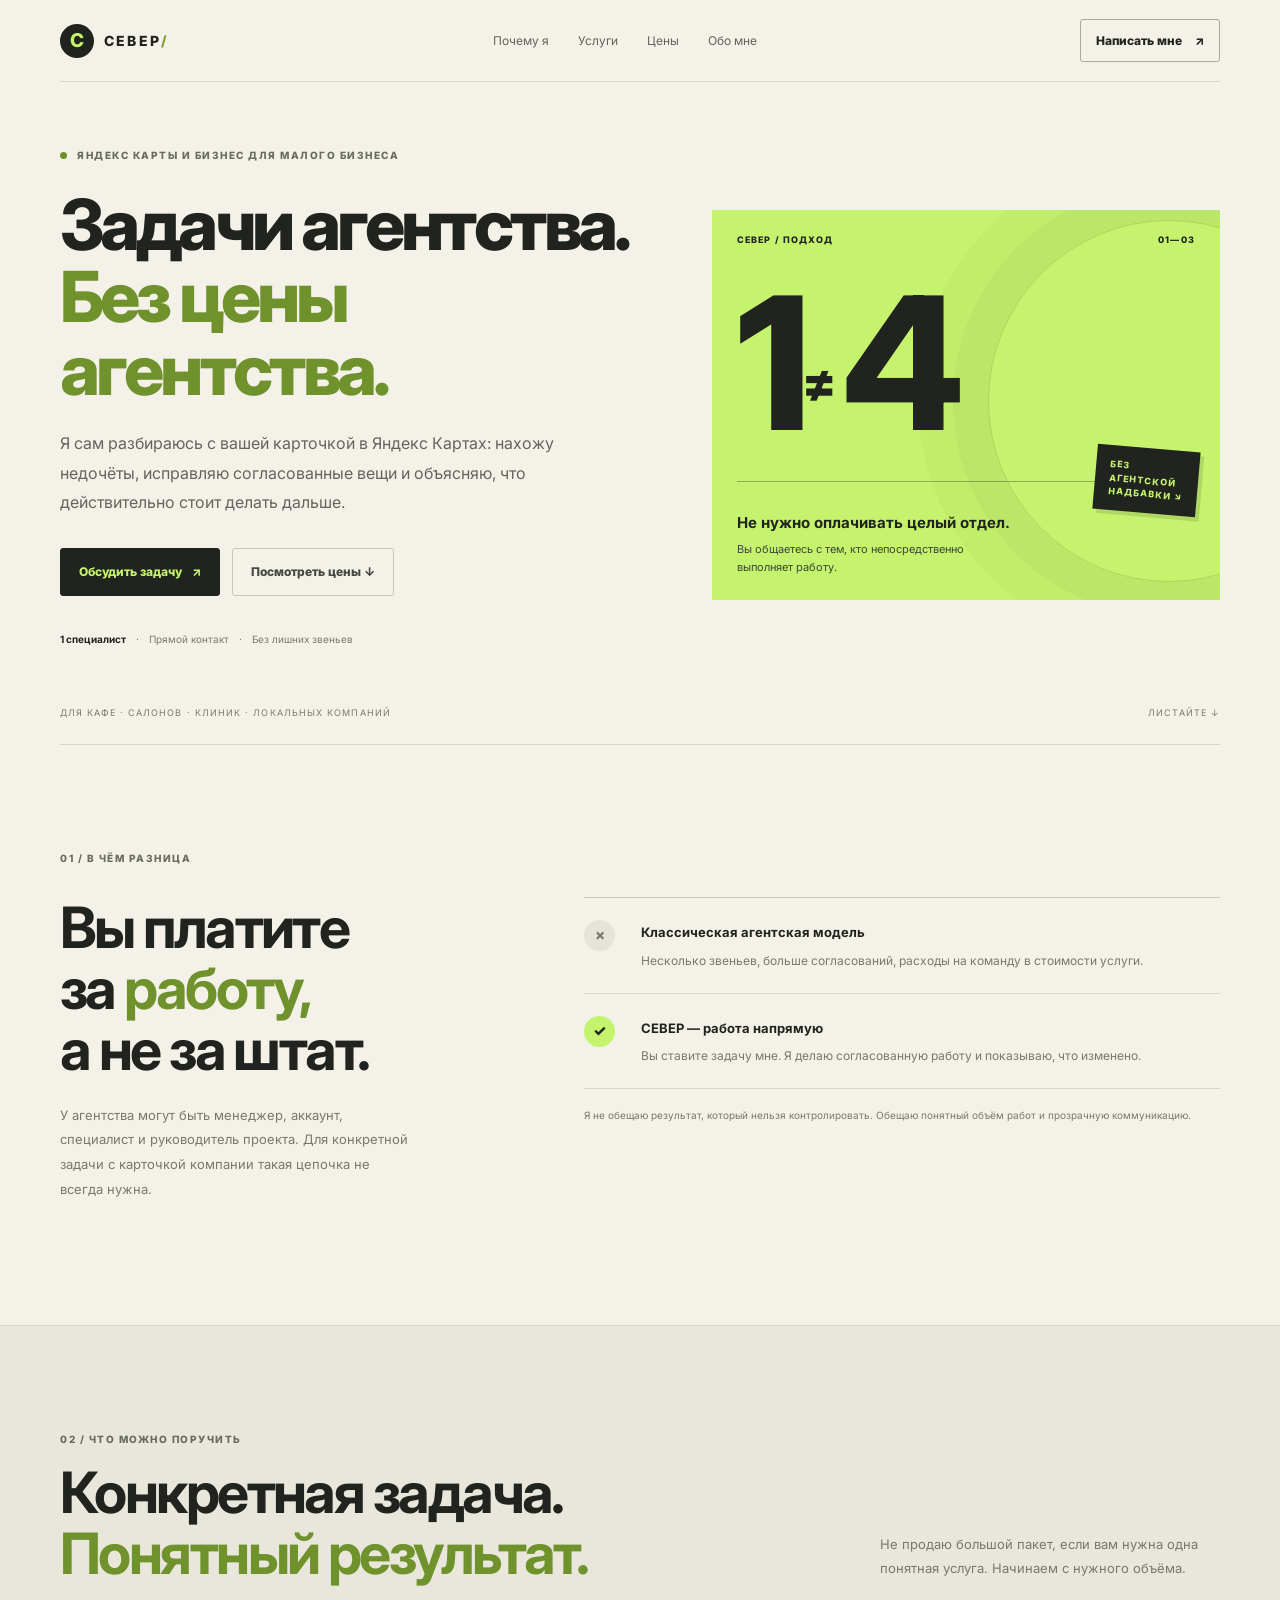
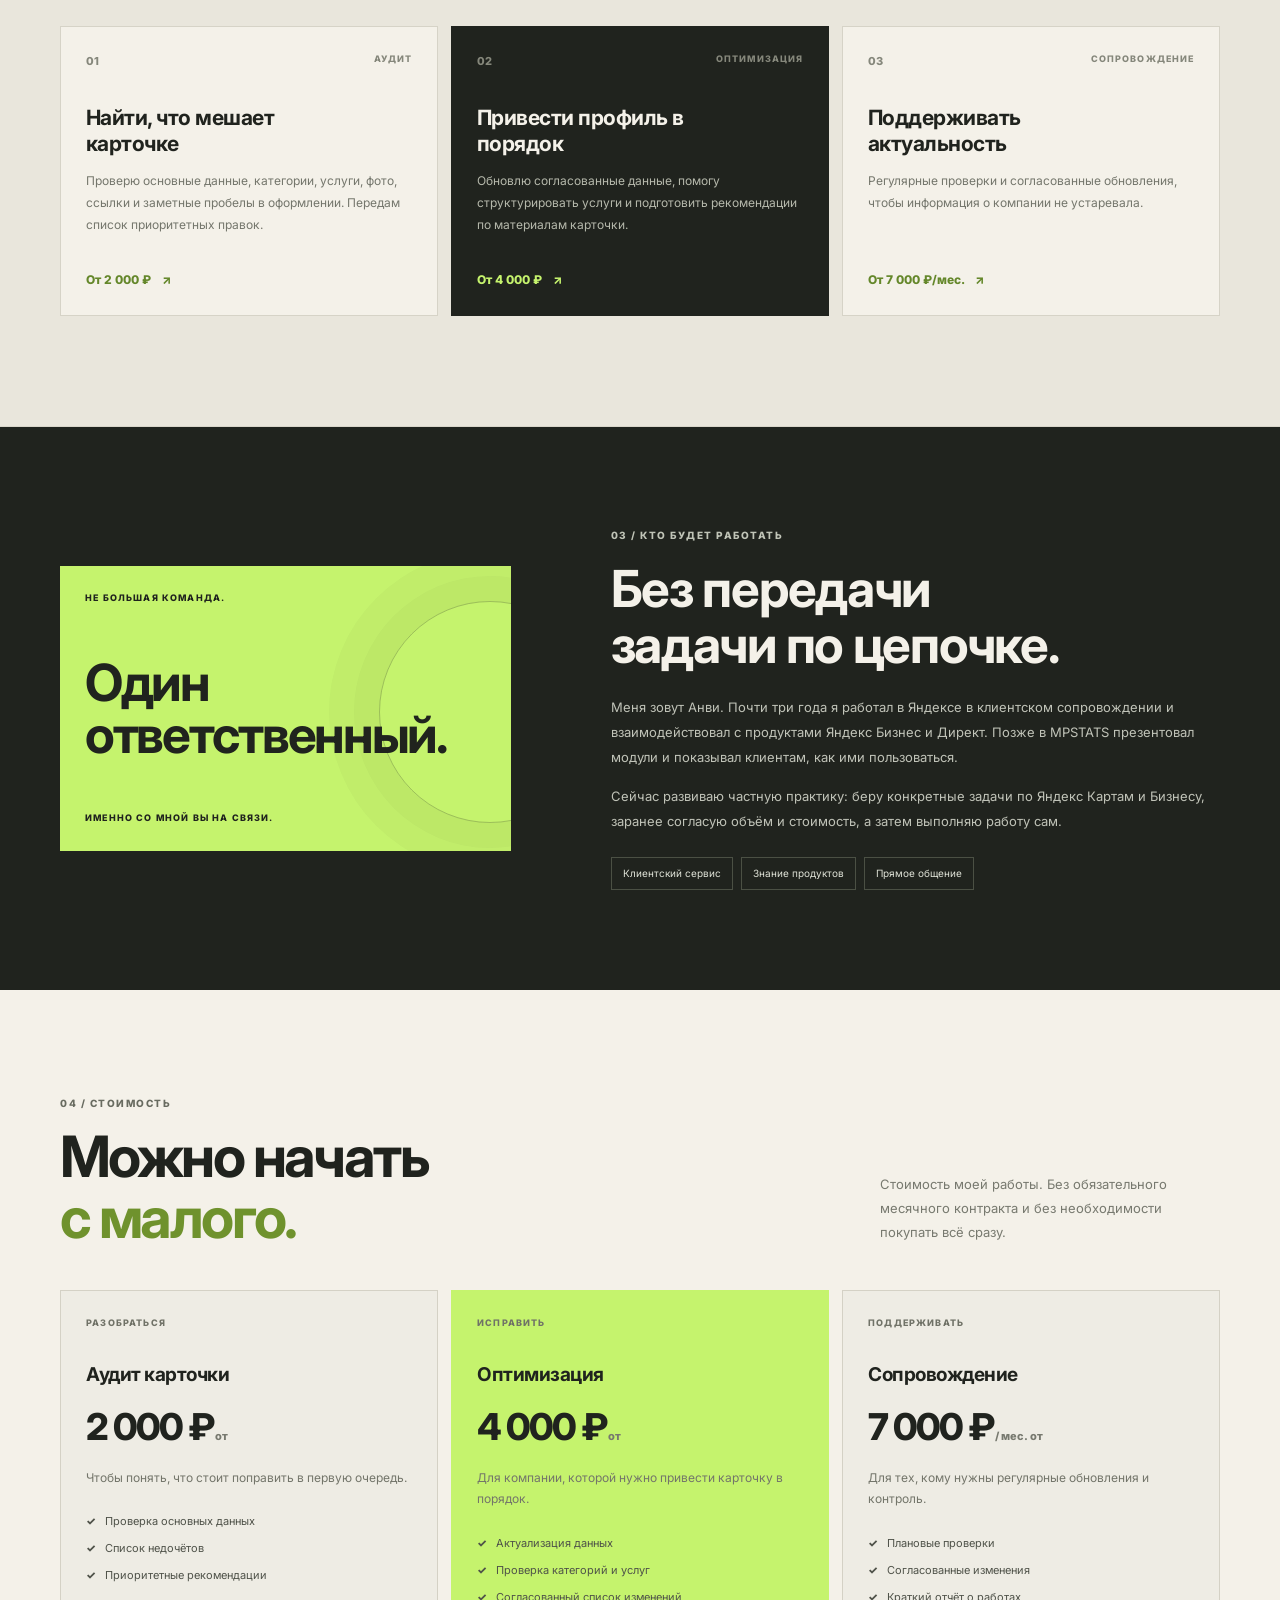
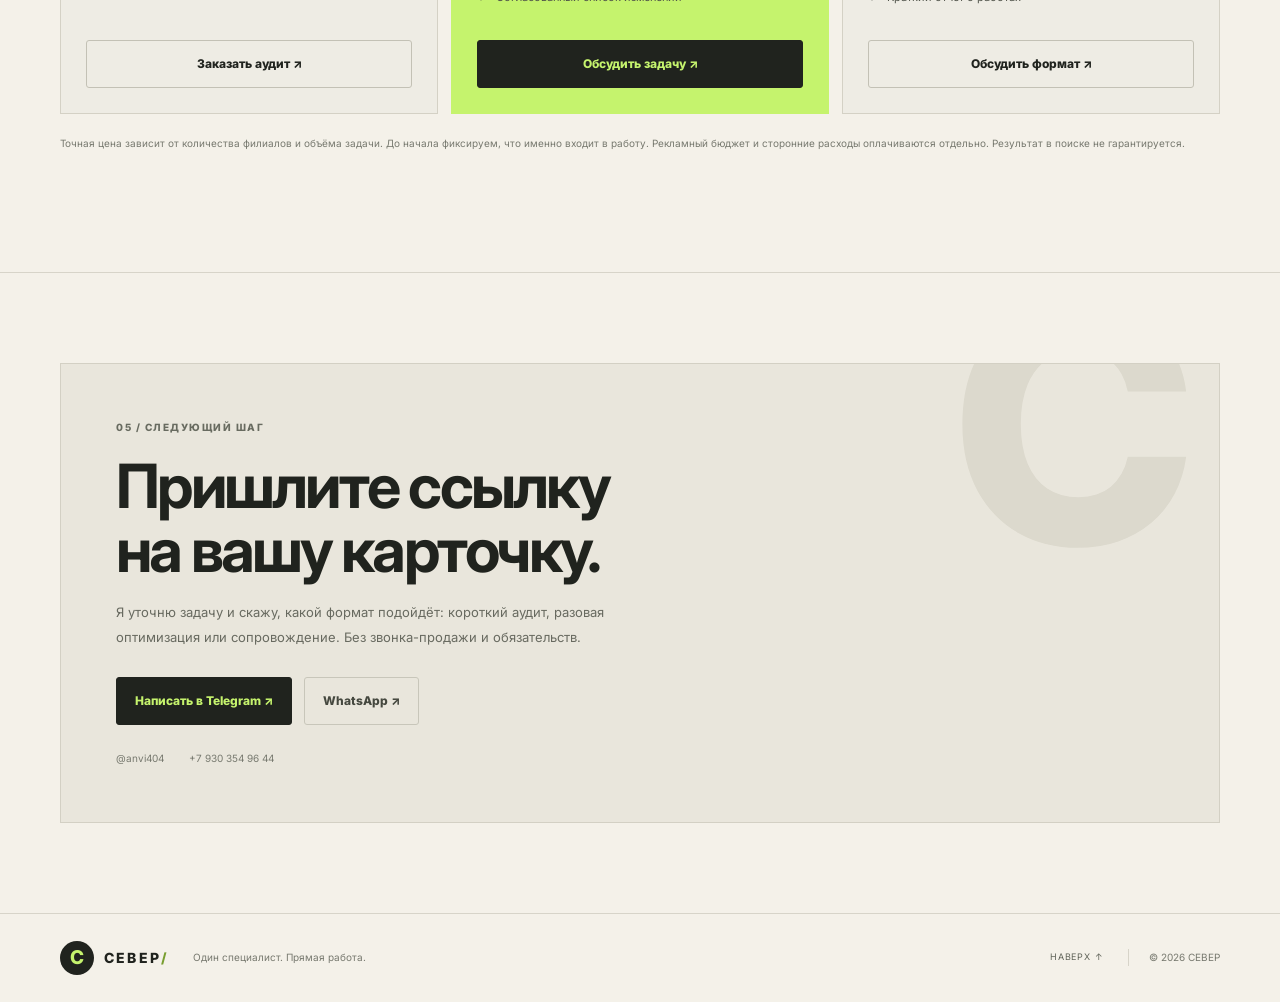
==== index.html @ 0c16cde9 "Switch website typeface to Inter" ====
<!doctype html>
<html lang="ru">
<head>
  <meta charset="utf-8">
  <meta name="viewport" content="width=device-width, initial-scale=1">
  <meta name="theme-color" content="#f4f1e9">
  <meta name="description" content="Яндекс Карты и Бизнес без переплаты за агентство. Один специалист, прямое общение и понятная стоимость.">
  <title>СЕВЕР — Яндекс Карты без агентской наценки</title>
  <link rel="icon" href="assets/favicon.svg" type="image/svg+xml">
  <link rel="preconnect" href="https://fonts.googleapis.com">
  <link rel="preconnect" href="https://fonts.gstatic.com" crossorigin>
  <link href="https://fonts.googleapis.com/css2?family=Inter:wght@400;500;600;700;800&display=swap" rel="stylesheet">
  <link rel="stylesheet" href="styles.css">
</head>
<body>
<header class="site-header">
  <a class="brand" href="#top"><span class="brand-mark">С</span><span>СЕВЕР<span class="brand-dot">/</span></span></a>
  <nav class="desktop-nav" aria-label="Главное меню"><a href="#difference">Почему я</a><a href="#services">Услуги</a><a href="#prices">Цены</a><a href="#about">Обо мне</a></nav>
  <a class="header-cta" href="https://t.me/anvi404" target="_blank" rel="noopener noreferrer">Написать мне <span>↗</span></a>
  <button class="menu-toggle" aria-label="Открыть меню" aria-expanded="false"><span></span><span></span></button>
</header>
<main id="top">
  <section class="hero section-wrap">
    <div class="hero-copy">
      <div class="eyebrow"><span class="status-dot"></span> ЯНДЕКС КАРТЫ И БИЗНЕС ДЛЯ МАЛОГО БИЗНЕСА</div>
      <h1>Задачи агентства.<br><em>Без цены агентства.</em></h1>
      <p class="hero-lead">Я сам разбираюсь с вашей карточкой в Яндекс Картах: нахожу недочёты, исправляю согласованные вещи и объясняю, что действительно стоит делать дальше.</p>
      <div class="hero-actions">
        <a class="button button-primary" href="https://t.me/anvi404" target="_blank" rel="noopener noreferrer">Обсудить задачу <span>↗</span></a>
        <a class="button button-quiet" href="#prices">Посмотреть цены ↓</a>
      </div>
      <div class="hero-note"><b>1 специалист</b><span>·</span><span>Прямой контакт</span><span>·</span><span>Без лишних звеньев</span></div>
    </div>
    <div class="hero-visual">
      <div class="visual-top"><span>СЕВЕР / ПОДХОД</span><span>01—03</span></div>
      <div class="visual-big">1<span>≠</span>4</div>
      <div class="visual-rule"></div>
      <div class="visual-bottom"><strong>Не нужно оплачивать целый отдел.</strong><p>Вы общаетесь с тем, кто непосредственно выполняет работу.</p></div>
      <div class="visual-sticker">БЕЗ<br>АГЕНТСКОЙ<br>НАДБАВКИ ↘</div>
    </div>
    <div class="hero-bottom"><span>ДЛЯ КАФЕ · САЛОНОВ · КЛИНИК · ЛОКАЛЬНЫХ КОМПАНИЙ</span><span>ЛИСТАЙТЕ ↓</span></div>
  </section>

  <section class="difference section-wrap section-pad" id="difference">
    <div class="section-kicker">01 / В ЧЁМ РАЗНИЦА</div>
    <div class="difference-grid">
      <div><h2>Вы платите<br>за <em>работу,</em><br>а не за штат.</h2><p class="section-intro">У агентства могут быть менеджер, аккаунт, специалист и руководитель проекта. Для конкретной задачи с карточкой компании такая цепочка не всегда нужна.</p></div>
      <div class="comparison">
        <div class="compare-row muted-row"><span class="compare-symbol">×</span><div><b>Классическая агентская модель</b><p>Несколько звеньев, больше согласований, расходы на команду в стоимости услуги.</p></div></div>
        <div class="compare-row active-row"><span class="compare-symbol">✓</span><div><b>СЕВЕР — работа напрямую</b><p>Вы ставите задачу мне. Я делаю согласованную работу и показываю, что изменено.</p></div></div>
        <div class="comparison-note">Я не обещаю результат, который нельзя контролировать. Обещаю понятный объём работ и прозрачную коммуникацию.</div>
      </div>
    </div>
  </section>

  <section class="services-section" id="services">
    <div class="section-wrap section-pad">
      <div class="section-heading"><div><div class="section-kicker">02 / ЧТО МОЖНО ПОРУЧИТЬ</div><h2>Конкретная задача.<br><em>Понятный результат.</em></h2></div><p>Не продаю большой пакет, если вам нужна одна понятная услуга. Начинаем с нужного объёма.</p></div>
      <div class="services-grid">
        <article class="service-card"><div class="service-index">01 <span>АУДИТ</span></div><h3>Найти, что мешает карточке</h3><p>Проверю основные данные, категории, услуги, фото, ссылки и заметные пробелы в оформлении. Передам список приоритетных правок.</p><a href="#prices">От 2 000 ₽ <span>↗</span></a></article>
        <article class="service-card service-card-dark"><div class="service-index">02 <span>ОПТИМИЗАЦИЯ</span></div><h3>Привести профиль в порядок</h3><p>Обновлю согласованные данные, помогу структурировать услуги и подготовить рекомендации по материалам карточки.</p><a href="#prices">От 4 000 ₽ <span>↗</span></a></article>
        <article class="service-card"><div class="service-index">03 <span>СОПРОВОЖДЕНИЕ</span></div><h3>Поддерживать актуальность</h3><p>Регулярные проверки и согласованные обновления, чтобы информация о компании не устаревала.</p><a href="#prices">От 7 000 ₽/мес. <span>↗</span></a></article>
      </div>
    </div>
  </section>

  <section class="about-section" id="about">
    <div class="section-wrap about-layout">
      <div class="about-label"><span>НЕ БОЛЬШАЯ КОМАНДА.</span><strong>Один<br>ответственный.</strong><span>ИМЕННО СО МНОЙ ВЫ НА СВЯЗИ.</span></div>
      <div class="about-copy"><div class="section-kicker">03 / КТО БУДЕТ РАБОТАТЬ</div><h2>Без передачи<br>задачи по цепочке.</h2><p>Меня зовут Анви. Почти три года я работал в Яндексе в клиентском сопровождении и взаимодействовал с продуктами Яндекс Бизнес и Директ. Позже в MPSTATS презентовал модули и показывал клиентам, как ими пользоваться.</p><p>Сейчас развиваю частную практику: беру конкретные задачи по Яндекс Картам и Бизнесу, заранее согласую объём и стоимость, а затем выполняю работу сам.</p><div class="proof-pills"><span>Клиентский сервис</span><span>Знание продуктов</span><span>Прямое общение</span></div></div>
    </div>
  </section>

  <section class="pricing-section" id="prices">
    <div class="section-wrap section-pad">
      <div class="section-heading"><div><div class="section-kicker">04 / СТОИМОСТЬ</div><h2>Можно начать<br><em>с малого.</em></h2></div><p>Стоимость моей работы. Без обязательного месячного контракта и без необходимости покупать всё сразу.</p></div>
      <div class="pricing-grid">
        <article class="price-card"><div class="price-label">РАЗОБРАТЬСЯ</div><h3>Аудит карточки</h3><div class="price">2 000 ₽<small> от</small></div><p>Чтобы понять, что стоит поправить в первую очередь.</p><ul><li>Проверка основных данных</li><li>Список недочётов</li><li>Приоритетные рекомендации</li></ul><a class="button button-outline" href="https://t.me/anvi404" target="_blank" rel="noopener noreferrer">Заказать аудит ↗</a></article>
        <article class="price-card price-card-featured"><div class="price-label">ИСПРАВИТЬ</div><h3>Оптимизация</h3><div class="price">4 000 ₽<small> от</small></div><p>Для компании, которой нужно привести карточку в порядок.</p><ul><li>Актуализация данных</li><li>Проверка категорий и услуг</li><li>Согласованный список изменений</li></ul><a class="button button-primary" href="https://t.me/anvi404" target="_blank" rel="noopener noreferrer">Обсудить задачу ↗</a></article>
        <article class="price-card"><div class="price-label">ПОДДЕРЖИВАТЬ</div><h3>Сопровождение</h3><div class="price">7 000 ₽<small> / мес. от</small></div><p>Для тех, кому нужны регулярные обновления и контроль.</p><ul><li>Плановые проверки</li><li>Согласованные изменения</li><li>Краткий отчёт о работах</li></ul><a class="button button-outline" href="https://t.me/anvi404" target="_blank" rel="noopener noreferrer">Обсудить формат ↗</a></article>
      </div>
      <p class="pricing-footnote">Точная цена зависит от количества филиалов и объёма задачи. До начала фиксируем, что именно входит в работу. Рекламный бюджет и сторонние расходы оплачиваются отдельно. Результат в поиске не гарантируется.</p>
    </div>
  </section>

  <section class="contact-section section-wrap" id="contact">
    <div class="contact-panel"><div class="section-kicker">05 / СЛЕДУЮЩИЙ ШАГ</div><h2>Пришлите ссылку<br>на вашу карточку.</h2><p>Я уточню задачу и скажу, какой формат подойдёт: короткий аудит, разовая оптимизация или сопровождение. Без звонка-продажи и обязательств.</p><div class="contact-actions"><a class="button button-primary" href="https://t.me/anvi404" target="_blank" rel="noopener noreferrer">Написать в Telegram ↗</a><a class="button button-quiet" href="https://wa.me/79303549644" target="_blank" rel="noopener noreferrer">WhatsApp ↗</a></div><div class="contact-foot"><span>@anvi404</span><span>+7 930 354 96 44</span></div></div>
  </section>
</main>
<footer class="site-footer"><div class="section-wrap footer-inner"><a class="brand" href="#top"><span class="brand-mark">С</span><span>СЕВЕР<span class="brand-dot">/</span></span></a><span class="footer-note">Один специалист. Прямая работа.</span><a href="#top" class="back-top">НАВЕРХ ↑</a><span class="copyright">© <span id="year"></span> СЕВЕР</span></div></footer>
<script src="script.js"></script>
</body>
</html>
---- styles.css ----
*{box-sizing:border-box}
:root{--paper:#f4f1e9;--ink:#20231e;--muted:#77796f;--line:#d7d4c9;--acid:#c5f36d;--dark:#20231e;--dark-muted:#b9bcb1;--max:1160px}
html{scroll-behavior:smooth;scroll-padding-top:90px}
body{margin:0;background:var(--paper);color:var(--ink);font-family:Inter,Arial,sans-serif;font-size:15px;line-height:1.65}
a{color:inherit;text-decoration:none}button{font:inherit}.section-wrap{width:min(var(--max),calc(100% - 64px));margin-inline:auto}
.site-header{height:82px;display:flex;align-items:center;justify-content:space-between;width:min(var(--max),calc(100% - 64px));margin:auto;border-bottom:1px solid var(--line);position:relative;z-index:10}
.brand{display:inline-flex;align-items:center;gap:10px;font-size:14px;letter-spacing:.16em;font-weight:800}.brand-mark{width:34px;height:34px;display:grid;place-items:center;background:var(--ink);color:var(--acid);border-radius:50%;font-size:19px;letter-spacing:0;font-weight:800}.brand-dot{color:#789e2f}
.desktop-nav{display:flex;gap:29px;color:#62645c;font-size:12px}.desktop-nav a:hover,.back-top:hover{color:#5f7f27}.header-cta{font-size:12px;font-weight:800;border:1px solid #aaa99e;padding:11px 15px;border-radius:3px;transition:.2s}.header-cta span,.button span{margin-left:10px}.header-cta:hover{border-color:var(--ink);background:var(--ink);color:var(--acid)}.menu-toggle{display:none;background:none;border:0;color:var(--ink)}
.hero{min-height:630px;display:grid;grid-template-columns:1.1fr .9fr;align-items:center;position:relative;padding-top:65px;padding-bottom:82px;gap:30px}
.hero-copy{position:relative;z-index:2;padding-bottom:15px}.eyebrow,.section-kicker{font-size:10px;letter-spacing:.15em;color:#686b60;font-weight:800;display:flex;align-items:center;gap:10px}.status-dot{width:7px;height:7px;border-radius:50%;background:#6e922b}
.hero h1{font-size:clamp(45px,5.5vw,76px);line-height:1.03;letter-spacing:-.055em;margin:25px 0 23px;font-weight:800}.hero h1 em,.section-heading h2 em,.difference h2 em{font-style:normal;color:#6f922d}.hero-lead{max-width:510px;color:#64665e;font-size:16px;line-height:1.85}.hero-actions{display:flex;gap:12px;flex-wrap:wrap;margin-top:30px}.button{min-height:48px;padding:13px 18px;display:inline-flex;align-items:center;justify-content:center;border-radius:3px;font-weight:800;font-size:12px;transition:transform .2s,background .2s,border .2s}.button:hover{transform:translateY(-2px)}.button-primary{background:var(--ink);color:var(--acid);border:1px solid var(--ink)}.button-primary:hover{background:#3a4230}.button-quiet{border:1px solid #c8c6ba;color:#45483f}.button-quiet:hover,.button-outline:hover{border-color:var(--ink);background:var(--ink);color:var(--acid)}
.hero-note{display:flex;align-items:center;gap:10px;flex-wrap:wrap;color:#797b71;font-size:10px;margin-top:35px}.hero-note b{color:var(--ink)}.hero-visual{height:390px;background:var(--acid);position:relative;padding:23px 25px;display:flex;flex-direction:column;justify-content:space-between;overflow:hidden}.hero-visual:before{content:"";position:absolute;width:360px;height:360px;border:1px solid #20231e26;border-radius:50%;right:-130px;top:10px;box-shadow:0 0 0 35px #20231e08,0 0 0 70px #20231e06}.visual-top{position:relative;display:flex;justify-content:space-between;font-size:9px;font-weight:800;letter-spacing:.13em}.visual-big{position:relative;font-size:clamp(105px,15vw,185px);line-height:.95;letter-spacing:-.07em;font-weight:800;white-space:nowrap}.visual-big span{font-size:.28em;vertical-align:middle;margin:0 .08em;letter-spacing:0}.visual-rule{height:1px;background:#20231e55;position:relative}.visual-bottom{position:relative;max-width:300px}.visual-bottom strong{font-size:15px}.visual-bottom p{font-size:11px;line-height:1.6;margin:6px 0 0;max-width:250px;color:#3f4734}.visual-sticker{position:absolute;right:22px;bottom:87px;background:var(--ink);color:var(--acid);padding:12px 14px;font-size:9px;line-height:1.5;font-weight:800;letter-spacing:.12em;transform:rotate(5deg);box-shadow:4px 4px 0 #20231e22}
.hero-bottom{position:absolute;bottom:23px;left:0;right:0;display:flex;justify-content:space-between;color:#77796f;font-size:9px;letter-spacing:.12em}
.section-pad{padding-top:105px;padding-bottom:110px}.difference{border-top:1px solid var(--line)}.difference-grid{display:grid;grid-template-columns:.8fr 1.2fr;gap:100px;margin-top:30px}.difference h2,.section-heading h2{font-size:clamp(37px,4.6vw,57px);line-height:1.07;letter-spacing:-.045em;margin:0}.section-intro{max-width:350px;color:#77796f;font-size:13px;line-height:1.9;margin-top:23px}.comparison{border-top:1px solid #c9c7bb}.compare-row{display:grid;grid-template-columns:42px 1fr;gap:15px;padding:22px 0;border-bottom:1px solid #d8d5ca}.compare-symbol{width:31px;height:31px;border-radius:50%;display:grid;place-items:center;font-size:15px;font-weight:800;background:#e6e3da;color:#7b7c73}.active-row .compare-symbol{background:var(--acid);color:var(--ink)}.compare-row b{font-size:13px}.compare-row p{font-size:12px;color:#77796f;margin:5px 0 0;line-height:1.75}.comparison-note{font-size:10px;color:#77796f;line-height:1.8;padding-top:17px}
.services-section{background:#e9e6dc;border-block:1px solid #d9d6ca}.section-heading{display:flex;justify-content:space-between;align-items:end;gap:40px;margin-bottom:42px}.section-heading h2{margin-top:15px}.section-heading>p{max-width:340px;color:#77796f;font-size:13px;line-height:1.85;margin:0 0 4px}.services-grid{display:grid;grid-template-columns:repeat(3,1fr);gap:13px}.service-card{min-height:290px;background:var(--paper);border:1px solid #d6d3c7;padding:25px;display:flex;flex-direction:column;align-items:flex-start;transition:transform .2s,border-color .2s}.service-card:hover{transform:translateY(-4px);border-color:#8da84d}.service-card-dark{background:var(--ink);color:var(--paper);border-color:var(--ink)}.service-index{width:100%;display:flex;justify-content:space-between;color:#85877b;font-size:11px;font-weight:800}.service-index span{font-size:9px;letter-spacing:.12em}.service-card h3{font-size:21px;line-height:1.25;letter-spacing:-.025em;margin:35px 0 12px;max-width:260px}.service-card p{font-size:12px;color:#74766c;line-height:1.85;margin:0 0 25px}.service-card-dark p{color:#b6b9ac}.service-card>a{margin-top:auto;color:#64872a;font-size:12px;font-weight:800}.service-card-dark>a{color:var(--acid)}.service-card>a span{margin-left:8px}
.about-section{background:var(--ink);color:var(--paper)}.about-layout{padding-block:100px;display:grid;grid-template-columns:.85fr 1.15fr;gap:100px;align-items:center}.about-label{min-height:285px;background:var(--acid);color:var(--ink);padding:25px;display:flex;flex-direction:column;justify-content:space-between;position:relative;overflow:hidden}.about-label:after{content:"";position:absolute;width:220px;height:220px;border:1px solid #20231e40;border-radius:50%;right:-90px;top:35px;box-shadow:0 0 0 25px #20231e07,0 0 0 50px #20231e07}.about-label span{font-size:9px;font-weight:800;letter-spacing:.13em;position:relative;z-index:1}.about-label strong{font-size:clamp(36px,4vw,52px);line-height:1.02;letter-spacing:-.045em;position:relative;z-index:1}.about-copy .section-kicker{color:#c0c4b7}.about-copy h2{font-size:clamp(35px,4.1vw,51px);line-height:1.1;letter-spacing:-.025em;margin:17px 0 22px}.about-copy p{max-width:620px;color:#c0c3b8;font-size:13px;line-height:1.95}.proof-pills{display:flex;flex-wrap:wrap;gap:8px;margin-top:23px}.proof-pills span{border:1px solid #4b5044;padding:7px 11px;font-size:10px;color:#e0e3d8}
.pricing-section{background:var(--paper);border-bottom:1px solid var(--line)}.pricing-grid{display:grid;grid-template-columns:repeat(3,1fr);gap:13px}.price-card{padding:25px;border:1px solid #d4d1c5;background:#eeece4;display:flex;flex-direction:column;align-items:flex-start;min-height:410px}.price-card-featured{background:var(--acid);border-color:var(--acid)}.price-label{font-size:9px;letter-spacing:.13em;font-weight:800;color:#707267}.price-card h3{font-size:19px;margin:28px 0 5px;letter-spacing:-.025em}.price{font-size:37px;letter-spacing:-.045em;font-weight:800;margin-bottom:10px}.price small{font-size:11px;letter-spacing:0;color:#77796f}.price-card>p{font-size:12px;color:#73756a;line-height:1.8;margin:0 0 15px}.price-card ul{list-style:none;padding:0;margin:0 0 25px}.price-card li{font-size:11px;color:#4f5249;margin:9px 0;display:flex;gap:9px}.price-card li:before{content:"✓";font-weight:800}.price-card .button{margin-top:auto;width:100%}.price-card-featured .button-primary{background:var(--ink);color:var(--acid)}.button-outline{border:1px solid #c3c1b5;color:var(--ink)}.pricing-footnote{font-size:10px;line-height:1.8;color:#77796f;margin-top:20px}
.contact-section{padding-block:90px}.contact-panel{background:#e9e6dc;border:1px solid #d3d0c4;padding:55px;position:relative;overflow:hidden}.contact-panel:after{content:"С";position:absolute;right:25px;top:-105px;font-size:330px;line-height:1;color:#dcd9cd;font-weight:800;pointer-events:none}.contact-panel>*{position:relative;z-index:1}.contact-panel h2{font-size:clamp(38px,5vw,61px);line-height:1.05;letter-spacing:-.045em;margin:18px 0}.contact-panel>p{max-width:550px;color:#686a60;font-size:13px;line-height:1.9}.contact-actions{display:flex;flex-wrap:wrap;gap:12px;margin-top:28px}.contact-foot{display:flex;gap:25px;flex-wrap:wrap;margin-top:25px;color:#77796f;font-size:10px}
.site-footer{border-top:1px solid var(--line)}.footer-inner{min-height:88px;display:flex;align-items:center;gap:24px}.footer-note,.copyright{color:#77796f;font-size:10px}.back-top{margin-left:auto;font-size:9px;letter-spacing:.1em;color:#5e6157}.copyright{padding-left:20px;border-left:1px solid var(--line)}
@media(max-width:900px){.section-wrap,.site-header{width:min(100% - 40px,var(--max))}.desktop-nav{gap:15px}.hero{grid-template-columns:1fr .8fr}.hero-visual{height:350px;padding:20px}.visual-big{font-size:clamp(100px,14vw,145px)}.difference-grid,.about-layout{gap:45px}.services-grid,.pricing-grid{grid-template-columns:repeat(2,1fr)}.service-card:last-child,.price-card:last-child{grid-column:span 2}.section-heading{gap:25px}}
@media(max-width:680px){.section-wrap,.site-header{width:calc(100% - 36px)}.site-header{height:70px}.desktop-nav{display:none;position:absolute;top:69px;left:0;right:0;background:var(--paper);border:1px solid var(--line);padding:18px;flex-direction:column;gap:0}.desktop-nav.open{display:flex}.desktop-nav a{padding:12px 4px;border-bottom:1px solid var(--line)}.desktop-nav a:last-child{border-bottom:0}.header-cta{margin-left:auto;margin-right:10px;padding:9px 10px;font-size:10px}.menu-toggle{display:flex;width:30px;height:34px;flex-direction:column;justify-content:center;gap:6px;padding:4px}.menu-toggle span{height:2px;width:22px;background:var(--ink);display:block}.hero{display:flex;flex-direction:column;align-items:stretch;padding-top:50px;padding-bottom:75px;min-height:auto;gap:34px}.hero h1{font-size:clamp(43px,10.5vw,62px);margin-top:22px}.hero-lead{font-size:14px}.hero-note{margin-top:25px;gap:7px}.hero-visual{height:315px;padding:19px}.visual-big{font-size:clamp(105px,32vw,155px)}.visual-sticker{right:15px;bottom:73px}.hero-bottom{bottom:20px;font-size:7px;gap:20px}.hero-bottom span:first-child{max-width:75%}.section-pad{padding-top:73px;padding-bottom:78px}.difference-grid,.about-layout{grid-template-columns:1fr;gap:32px}.difference h2,.section-heading h2{font-size:clamp(38px,10vw,48px)}.section-intro{margin-top:17px}.section-heading{display:block;margin-bottom:28px}.section-heading>p{margin-top:17px;font-size:12px}.services-grid,.pricing-grid{grid-template-columns:1fr}.service-card,.service-card:last-child,.price-card,.price-card:last-child{grid-column:auto;min-height:275px;padding:22px}.service-card h3{margin-top:26px}.about-layout{padding-block:72px}.about-label{min-height:230px}.about-label strong{font-size:43px}.about-copy h2{font-size:39px}.about-copy p{font-size:12px}.contact-section{padding-block:65px}.contact-panel{padding:29px 22px}.contact-panel:after{right:-90px;top:-45px;font-size:220px}.contact-panel h2{font-size:clamp(38px,10vw,48px)}.contact-actions{flex-direction:column;align-items:stretch}.contact-foot{flex-direction:column;gap:7px}.footer-inner{padding-block:22px;display:grid;grid-template-columns:1fr 1fr;gap:17px}.footer-note{grid-column:span 2;grid-row:2}.back-top{margin-left:0;justify-self:end}.copyright{grid-column:span 2;padding:14px 0 0;border-left:0;border-top:1px solid var(--line)}}
@media(prefers-reduced-motion:reduce){html{scroll-behavior:auto}*,*:before,*:after{transition:none!important}}
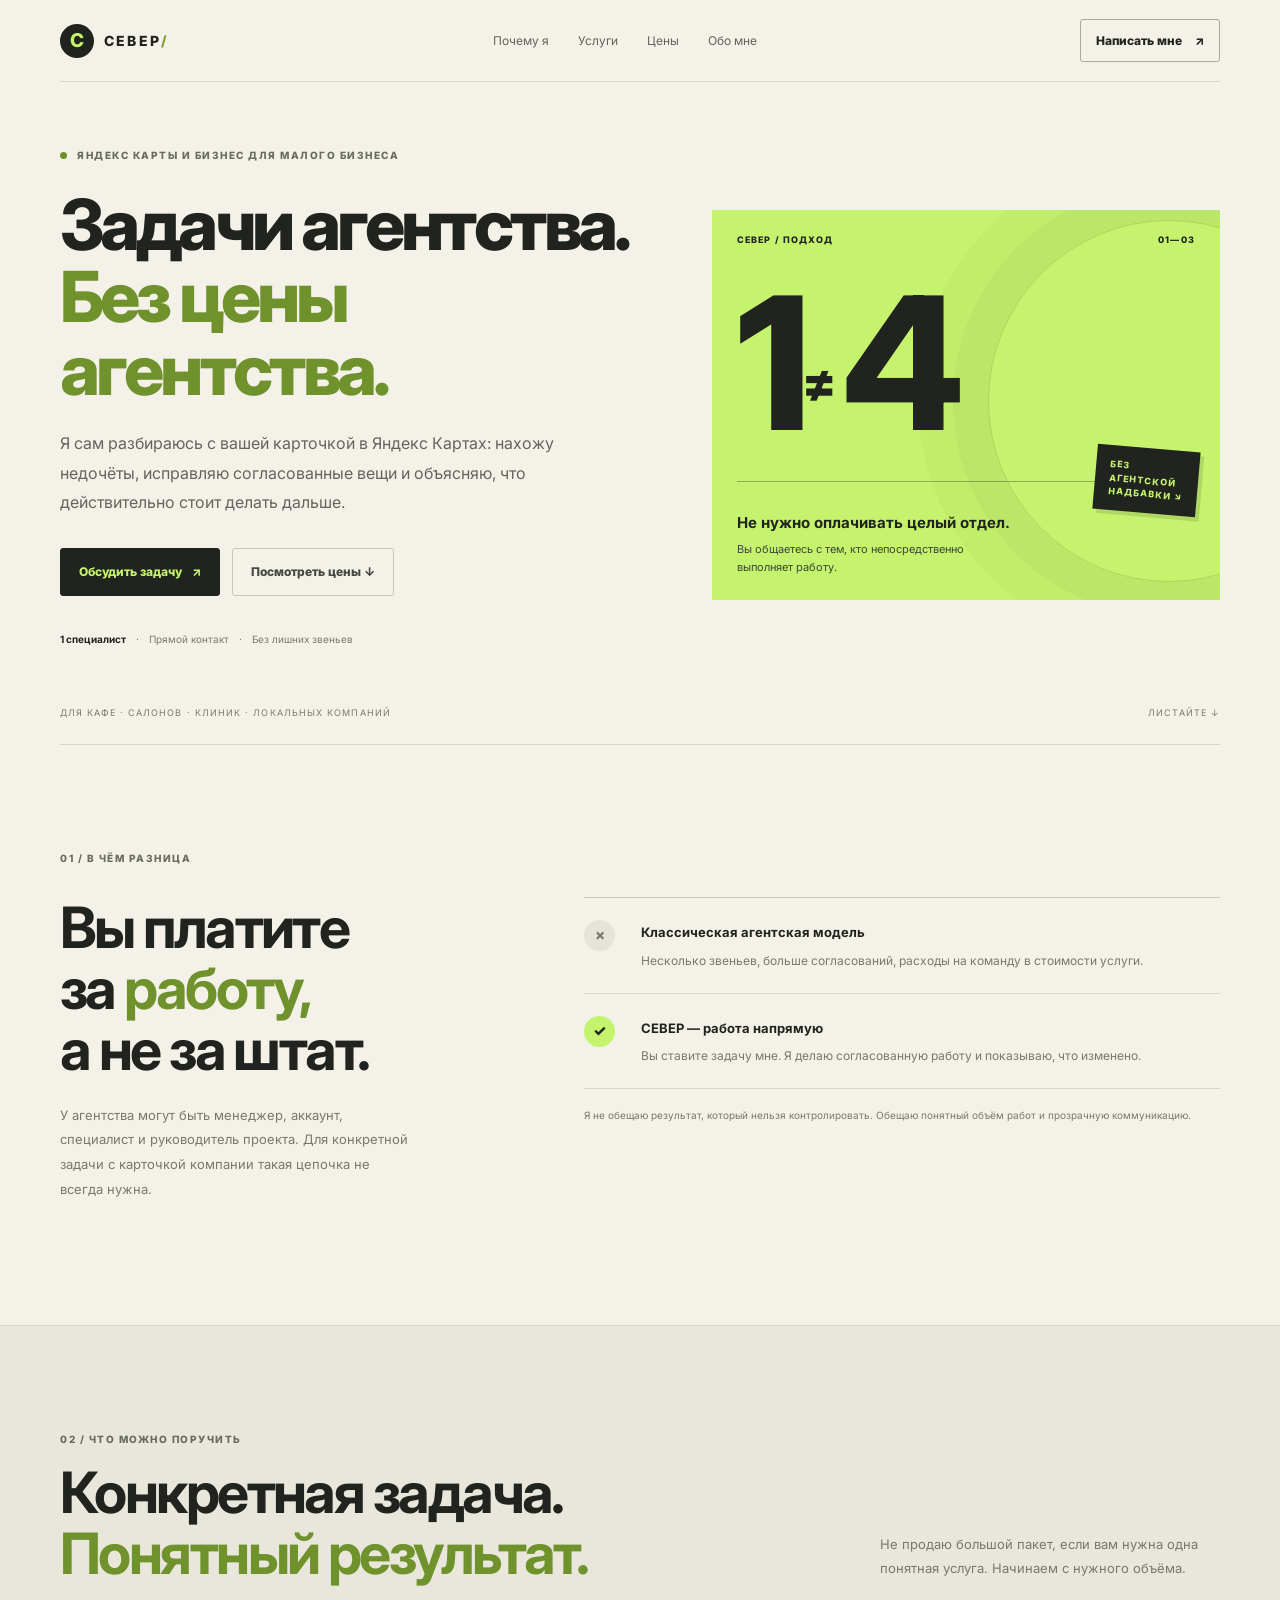
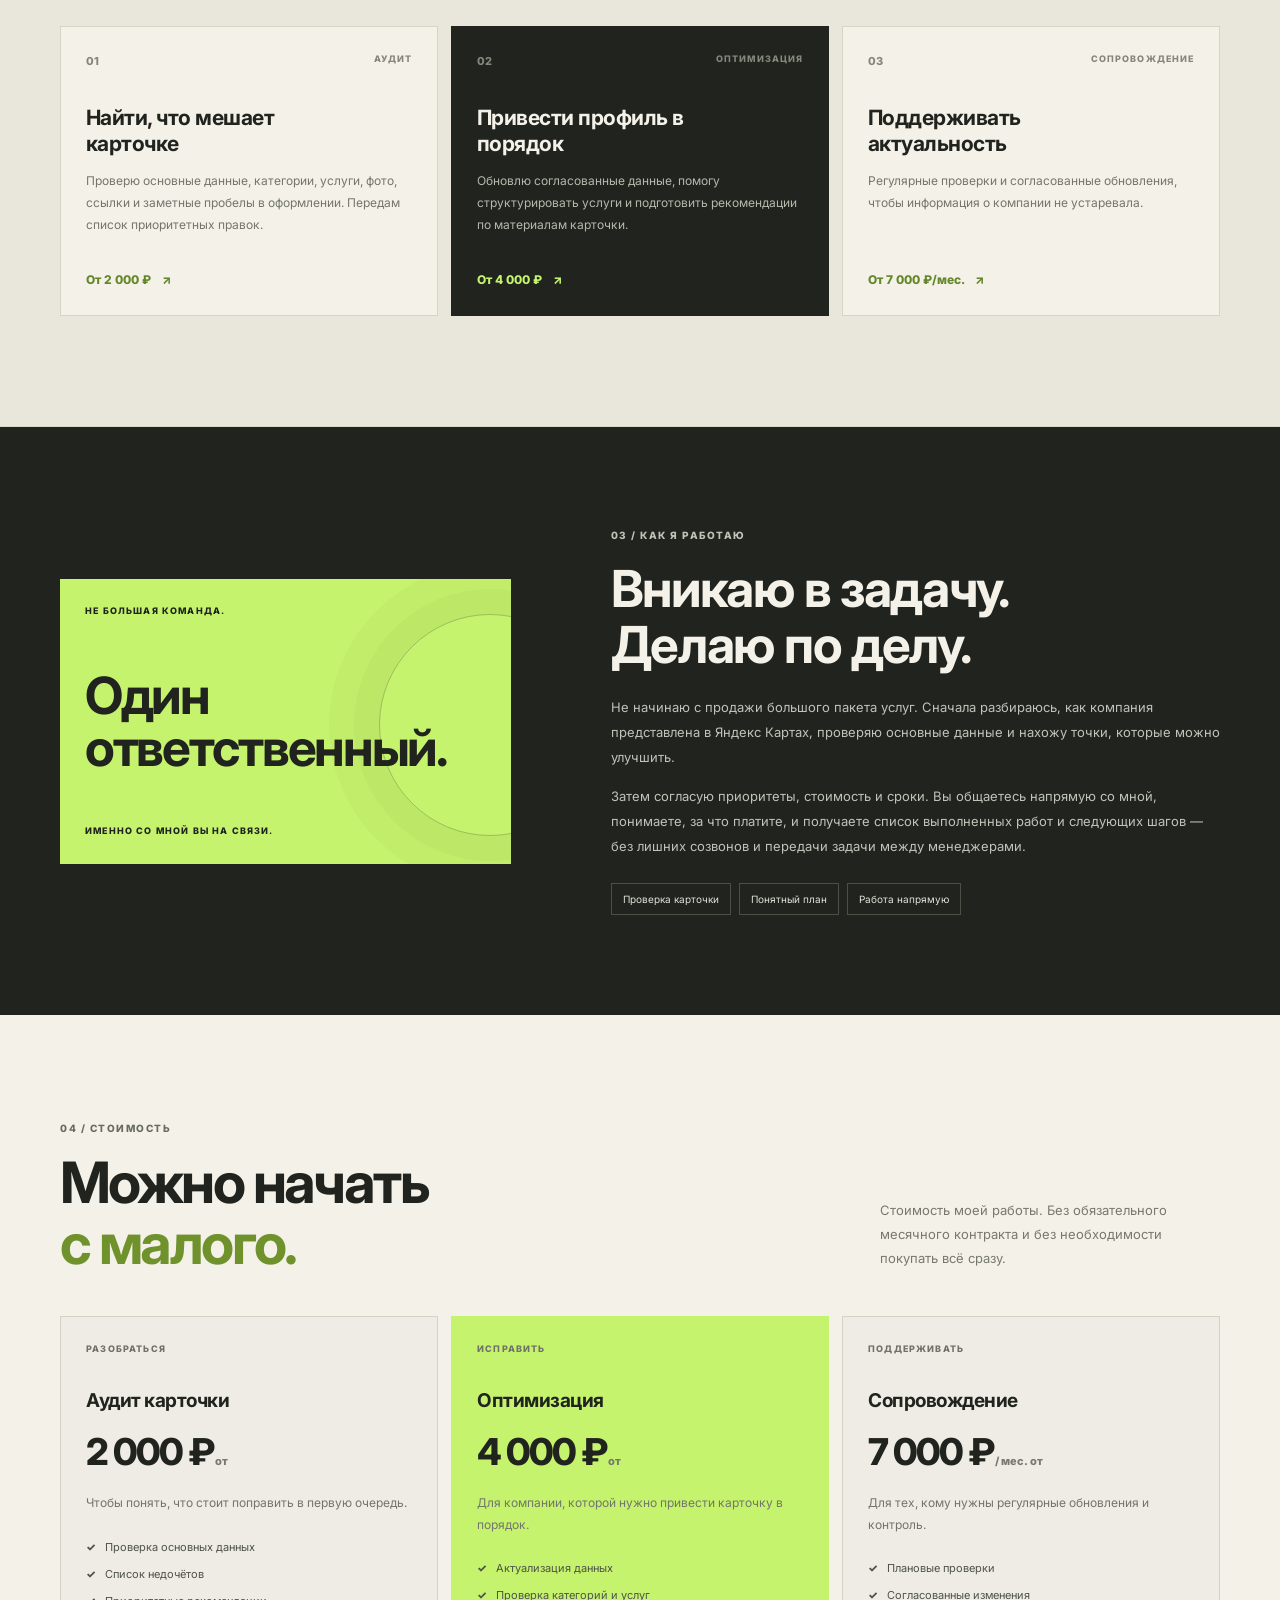
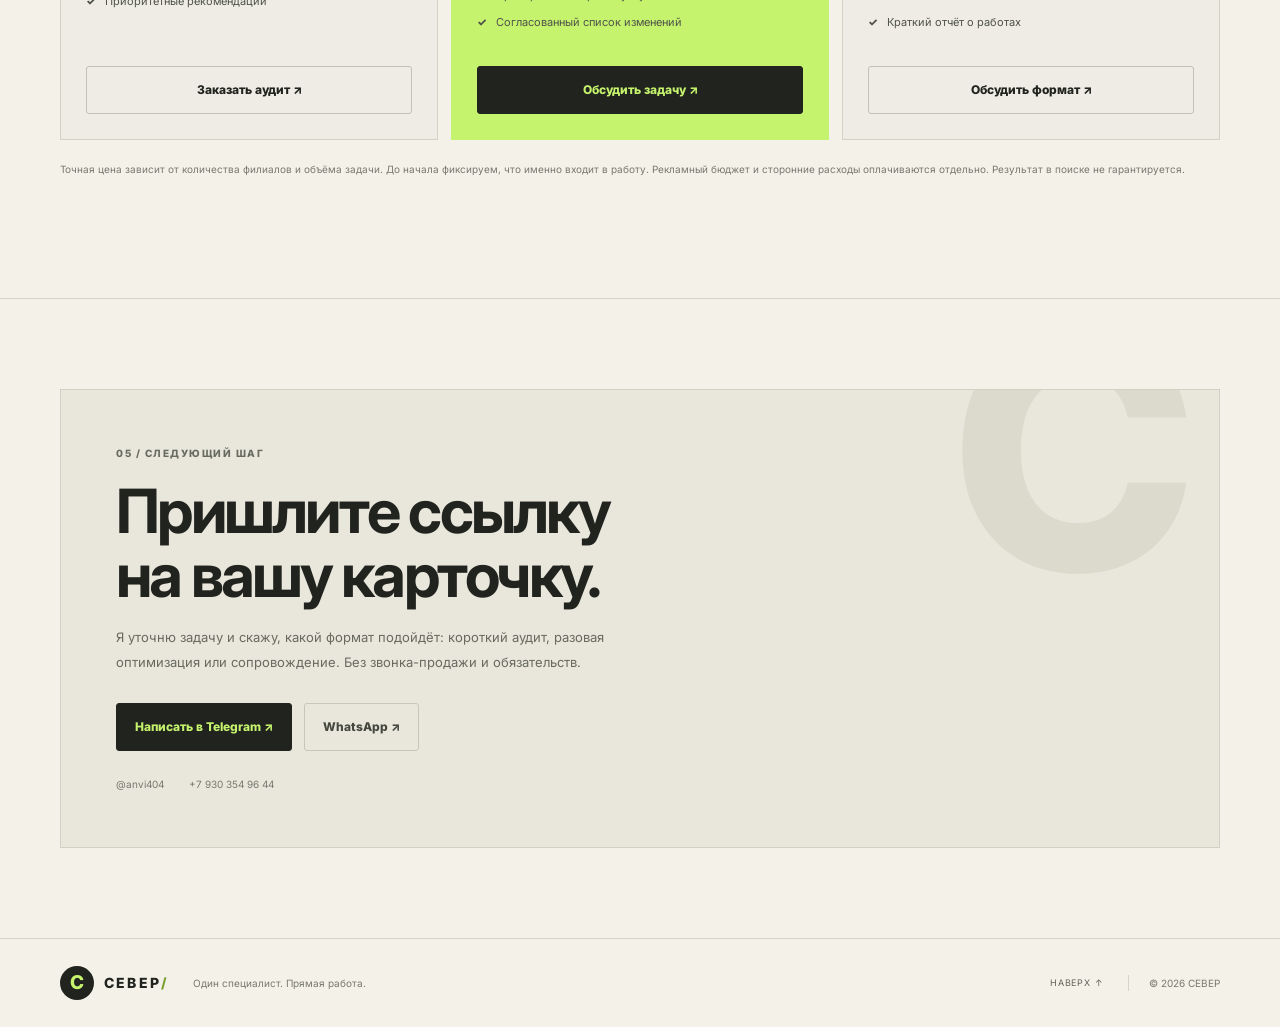
==== commit 842bbcae: "Rewrite about section without employer claims" ====
--- a/index.html
+++ b/index.html
@@ -67,7 +67,7 @@
   <section class="about-section" id="about">
     <div class="section-wrap about-layout">
       <div class="about-label"><span>НЕ БОЛЬШАЯ КОМАНДА.</span><strong>Один<br>ответственный.</strong><span>ИМЕННО СО МНОЙ ВЫ НА СВЯЗИ.</span></div>
-      <div class="about-copy"><div class="section-kicker">03 / КТО БУДЕТ РАБОТАТЬ</div><h2>Без передачи<br>задачи по цепочке.</h2><p>Меня зовут Анви. Почти три года я работал в Яндексе в клиентском сопровождении и взаимодействовал с продуктами Яндекс Бизнес и Директ. Позже в MPSTATS презентовал модули и показывал клиентам, как ими пользоваться.</p><p>Сейчас развиваю частную практику: беру конкретные задачи по Яндекс Картам и Бизнесу, заранее согласую объём и стоимость, а затем выполняю работу сам.</p><div class="proof-pills"><span>Клиентский сервис</span><span>Знание продуктов</span><span>Прямое общение</span></div></div>
+      <div class="about-copy"><div class="section-kicker">03 / КАК Я РАБОТАЮ</div><h2>Вникаю в задачу.<br>Делаю по делу.</h2><p>Не начинаю с продажи большого пакета услуг. Сначала разбираюсь, как компания представлена в Яндекс Картах, проверяю основные данные и нахожу точки, которые можно улучшить.</p><p>Затем согласую приоритеты, стоимость и сроки. Вы общаетесь напрямую со мной, понимаете, за что платите, и получаете список выполненных работ и следующих шагов — без лишних созвонов и передачи задачи между менеджерами.</p><div class="proof-pills"><span>Проверка карточки</span><span>Понятный план</span><span>Работа напрямую</span></div></div>
     </div>
   </section>
 
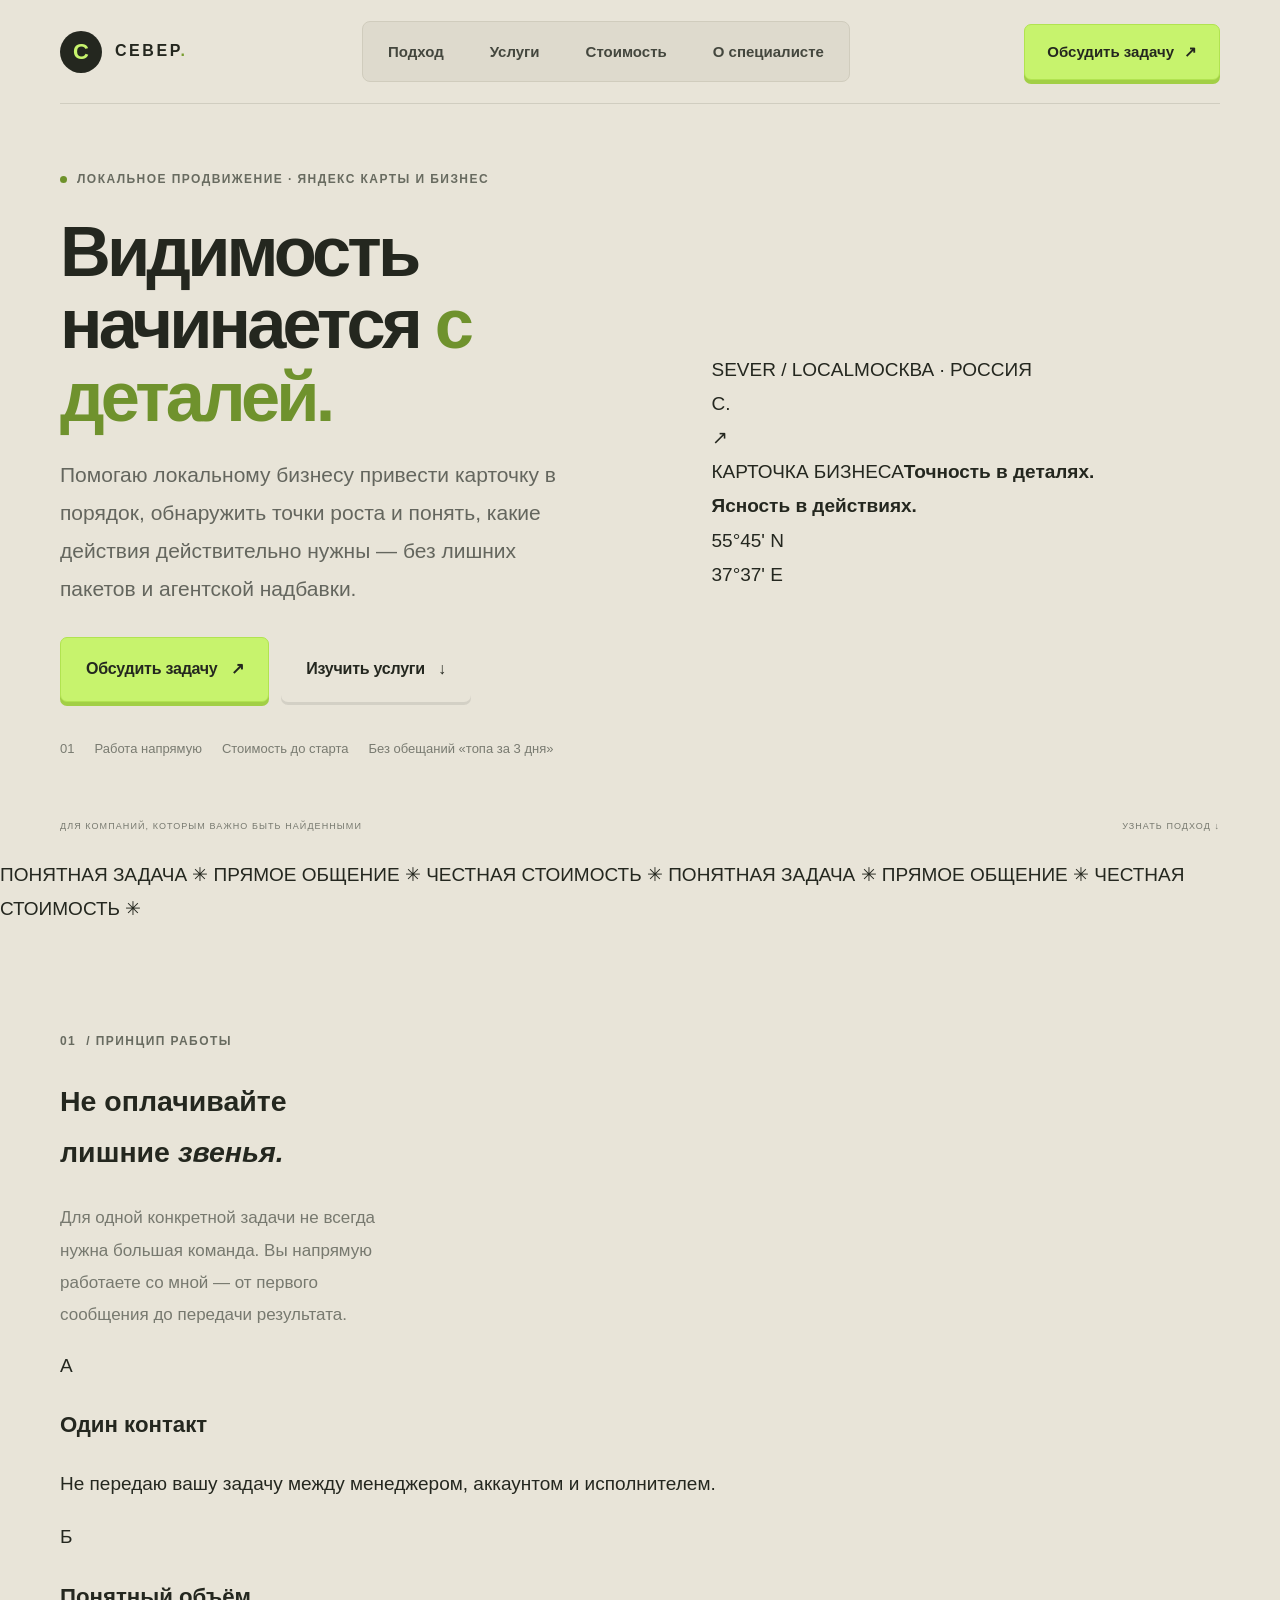
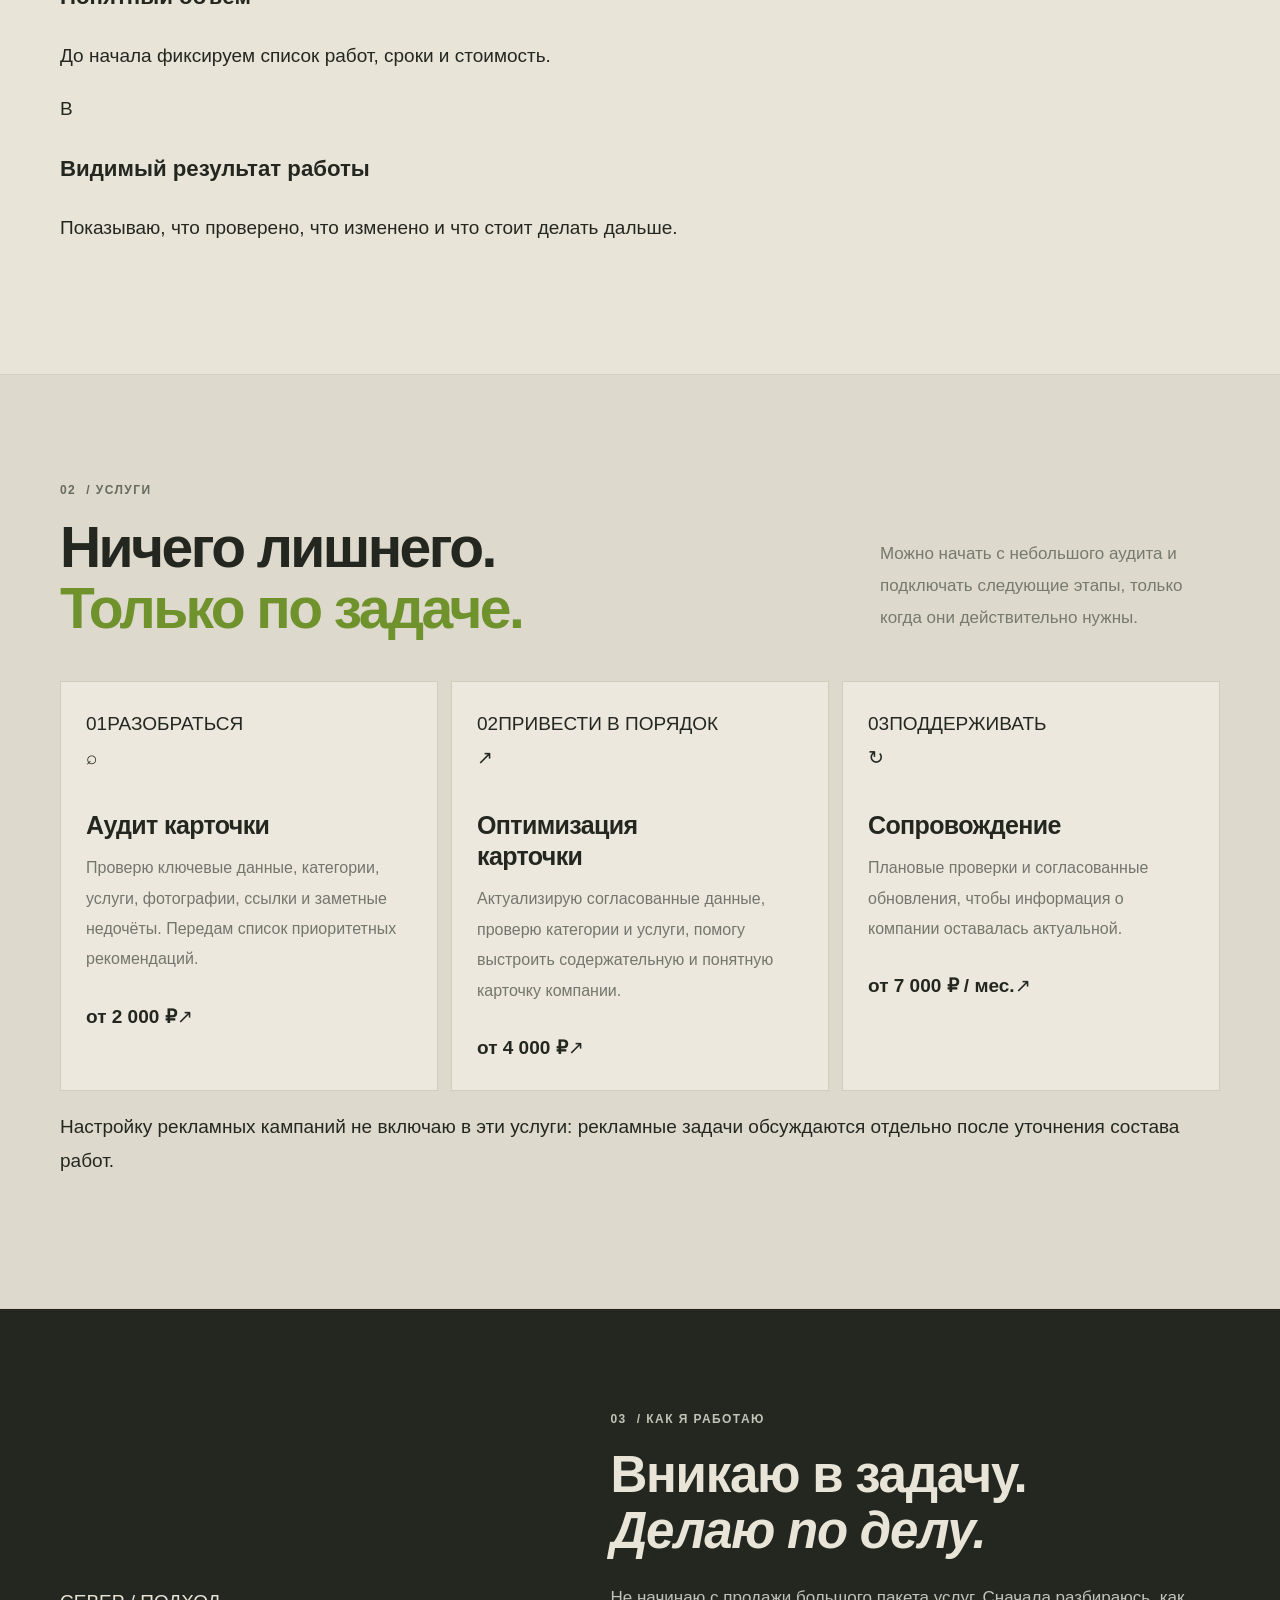
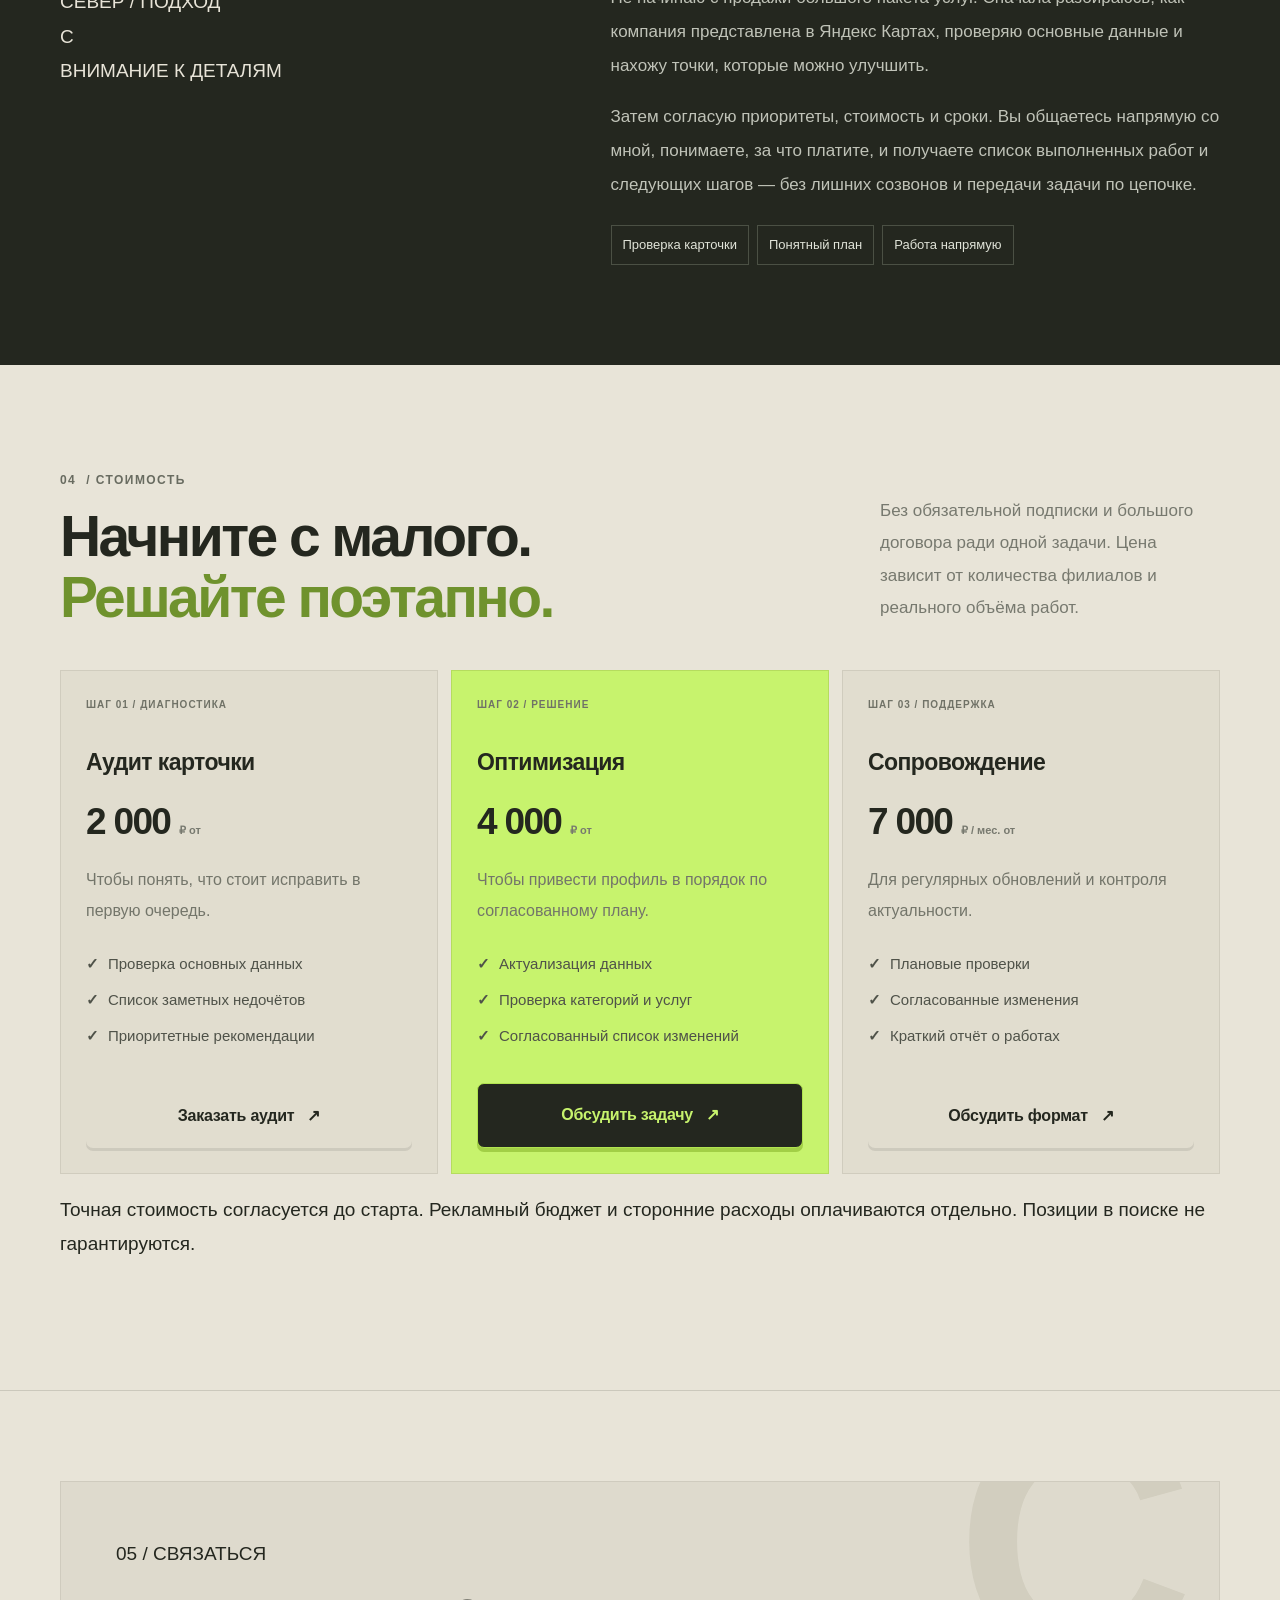
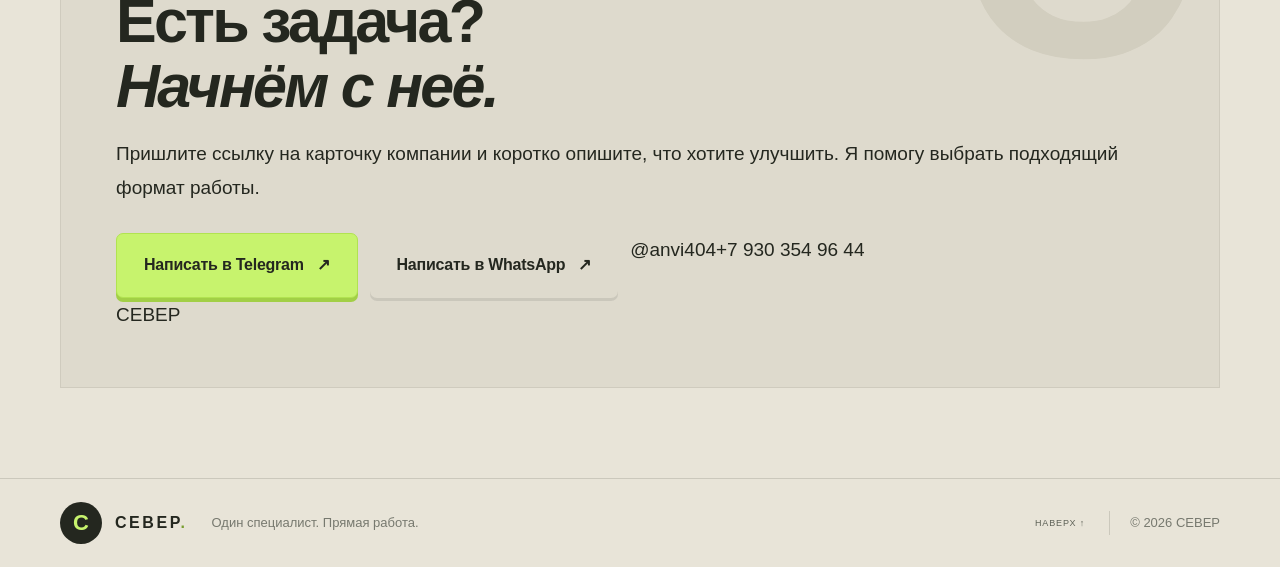
==== commit 80f6cdf1: "Create new premium editorial homepage layout" ====
--- a/index.html
+++ b/index.html
@@ -3,91 +3,95 @@
 <head>
   <meta charset="utf-8">
   <meta name="viewport" content="width=device-width, initial-scale=1">
-  <meta name="theme-color" content="#f4f1e9">
-  <meta name="description" content="Яндекс Карты и Бизнес без переплаты за агентство. Один специалист, прямое общение и понятная стоимость.">
-  <title>СЕВЕР — Яндекс Карты без агентской наценки</title>
+  <meta name="theme-color" content="#141513">
+  <meta name="description" content="Яндекс Карты и Бизнес: аудит, оптимизация карточки и сопровождение напрямую со специалистом. Понятные задачи, прозрачная стоимость, без агентской надбавки.">
+  <title>СЕВЕР — Яндекс Карты и Бизнес</title>
   <link rel="icon" href="assets/favicon.svg" type="image/svg+xml">
   <link rel="preconnect" href="https://fonts.googleapis.com">
   <link rel="preconnect" href="https://fonts.gstatic.com" crossorigin>
-  <link href="https://fonts.googleapis.com/css2?family=Inter:wght@400;500;600;700;800&display=swap" rel="stylesheet">
+  <link href="https://fonts.googleapis.com/css2?family=DM+Sans:wght@400;500;600;700&family=Manrope:wght@400;500;600;700;800&display=swap" rel="stylesheet">
   <link rel="stylesheet" href="styles.css">
 </head>
 <body>
 <header class="site-header">
-  <a class="brand" href="#top"><span class="brand-mark">С</span><span>СЕВЕР<span class="brand-dot">/</span></span></a>
-  <nav class="desktop-nav" aria-label="Главное меню"><a href="#difference">Почему я</a><a href="#services">Услуги</a><a href="#prices">Цены</a><a href="#about">Обо мне</a></nav>
-  <a class="header-cta" href="https://t.me/anvi404" target="_blank" rel="noopener noreferrer">Написать мне <span>↗</span></a>
+  <a class="brand" href="#top" aria-label="Север — на главную"><span class="brand-mark">С</span><span>СЕВЕР<span class="brand-dot">.</span></span></a>
+  <nav class="desktop-nav" aria-label="Главное меню"><a href="#approach">Подход</a><a href="#services">Услуги</a><a href="#prices">Стоимость</a><a href="#about">О специалисте</a></nav>
+  <a class="header-cta" href="https://t.me/anvi404" target="_blank" rel="noopener noreferrer">Обсудить задачу <span>↗</span></a>
   <button class="menu-toggle" aria-label="Открыть меню" aria-expanded="false"><span></span><span></span></button>
 </header>
 <main id="top">
   <section class="hero section-wrap">
     <div class="hero-copy">
-      <div class="eyebrow"><span class="status-dot"></span> ЯНДЕКС КАРТЫ И БИЗНЕС ДЛЯ МАЛОГО БИЗНЕСА</div>
-      <h1>Задачи агентства.<br><em>Без цены агентства.</em></h1>
-      <p class="hero-lead">Я сам разбираюсь с вашей карточкой в Яндекс Картах: нахожу недочёты, исправляю согласованные вещи и объясняю, что действительно стоит делать дальше.</p>
+      <div class="eyebrow"><span class="status-dot"></span> ЛОКАЛЬНОЕ ПРОДВИЖЕНИЕ · ЯНДЕКС КАРТЫ И БИЗНЕС</div>
+      <h1>Видимость<br>начинается <em>с деталей.</em></h1>
+      <p class="hero-lead">Помогаю локальному бизнесу привести карточку в порядок, обнаружить точки роста и понять, какие действия действительно нужны — без лишних пакетов и агентской надбавки.</p>
       <div class="hero-actions">
         <a class="button button-primary" href="https://t.me/anvi404" target="_blank" rel="noopener noreferrer">Обсудить задачу <span>↗</span></a>
-        <a class="button button-quiet" href="#prices">Посмотреть цены ↓</a>
+        <a class="button button-secondary" href="#services">Изучить услуги <span>↓</span></a>
       </div>
-      <div class="hero-note"><b>1 специалист</b><span>·</span><span>Прямой контакт</span><span>·</span><span>Без лишних звеньев</span></div>
+      <div class="hero-note"><span>01</span><i></i> Работа напрямую <i></i> Стоимость до старта <i></i> Без обещаний «топа за 3 дня»</div>
     </div>
-    <div class="hero-visual">
-      <div class="visual-top"><span>СЕВЕР / ПОДХОД</span><span>01—03</span></div>
-      <div class="visual-big">1<span>≠</span>4</div>
-      <div class="visual-rule"></div>
-      <div class="visual-bottom"><strong>Не нужно оплачивать целый отдел.</strong><p>Вы общаетесь с тем, кто непосредственно выполняет работу.</p></div>
-      <div class="visual-sticker">БЕЗ<br>АГЕНТСКОЙ<br>НАДБАВКИ ↘</div>
+    <div class="hero-art" aria-label="Декоративная иллюстрация локального поиска">
+      <div class="art-kicker"><span>SEVER / LOCAL</span><span>МОСКВА · РОССИЯ</span></div>
+      <div class="orbit orbit-large"></div><div class="orbit orbit-small"></div>
+      <div class="art-monogram">С<span>.</span></div>
+      <div class="art-pin"><span>↗</span></div>
+      <div class="art-bottom"><span class="art-index">КАРТОЧКА БИЗНЕСА</span><strong>Точность в деталях.<br>Ясность в действиях.</strong></div>
+      <div class="art-coordinate">55°45' N<br>37°37' E</div>
     </div>
-    <div class="hero-bottom"><span>ДЛЯ КАФЕ · САЛОНОВ · КЛИНИК · ЛОКАЛЬНЫХ КОМПАНИЙ</span><span>ЛИСТАЙТЕ ↓</span></div>
+    <div class="hero-bottom"><span>ДЛЯ КОМПАНИЙ, КОТОРЫМ ВАЖНО БЫТЬ НАЙДЕННЫМИ</span><a href="#approach">УЗНАТЬ ПОДХОД ↓</a></div>
   </section>
 
-  <section class="difference section-wrap section-pad" id="difference">
-    <div class="section-kicker">01 / В ЧЁМ РАЗНИЦА</div>
-    <div class="difference-grid">
-      <div><h2>Вы платите<br>за <em>работу,</em><br>а не за штат.</h2><p class="section-intro">У агентства могут быть менеджер, аккаунт, специалист и руководитель проекта. Для конкретной задачи с карточкой компании такая цепочка не всегда нужна.</p></div>
-      <div class="comparison">
-        <div class="compare-row muted-row"><span class="compare-symbol">×</span><div><b>Классическая агентская модель</b><p>Несколько звеньев, больше согласований, расходы на команду в стоимости услуги.</p></div></div>
-        <div class="compare-row active-row"><span class="compare-symbol">✓</span><div><b>СЕВЕР — работа напрямую</b><p>Вы ставите задачу мне. Я делаю согласованную работу и показываю, что изменено.</p></div></div>
-        <div class="comparison-note">Я не обещаю результат, который нельзя контролировать. Обещаю понятный объём работ и прозрачную коммуникацию.</div>
+  <section class="marquee-strip" aria-label="Принципы работы"><div>ПОНЯТНАЯ ЗАДАЧА <span>✳</span> ПРЯМОЕ ОБЩЕНИЕ <span>✳</span> ЧЕСТНАЯ СТОИМОСТЬ <span>✳</span> ПОНЯТНАЯ ЗАДАЧА <span>✳</span> ПРЯМОЕ ОБЩЕНИЕ <span>✳</span> ЧЕСТНАЯ СТОИМОСТЬ <span>✳</span></div></section>
+
+  <section class="approach section-wrap section-pad" id="approach">
+    <div class="section-kicker"><span>01</span> / ПРИНЦИП РАБОТЫ</div>
+    <div class="approach-grid">
+      <div><h2>Не оплачивайте<br>лишние <em>звенья.</em></h2><p class="section-intro">Для одной конкретной задачи не всегда нужна большая команда. Вы напрямую работаете со мной — от первого сообщения до передачи результата.</p></div>
+      <div class="approach-list">
+        <article><span>А</span><div><h3>Один контакт</h3><p>Не передаю вашу задачу между менеджером, аккаунтом и исполнителем.</p></div></article>
+        <article><span>Б</span><div><h3>Понятный объём</h3><p>До начала фиксируем список работ, сроки и стоимость.</p></div></article>
+        <article><span>В</span><div><h3>Видимый результат работы</h3><p>Показываю, что проверено, что изменено и что стоит делать дальше.</p></div></article>
       </div>
     </div>
   </section>
 
   <section class="services-section" id="services">
     <div class="section-wrap section-pad">
-      <div class="section-heading"><div><div class="section-kicker">02 / ЧТО МОЖНО ПОРУЧИТЬ</div><h2>Конкретная задача.<br><em>Понятный результат.</em></h2></div><p>Не продаю большой пакет, если вам нужна одна понятная услуга. Начинаем с нужного объёма.</p></div>
+      <div class="section-heading"><div><div class="section-kicker"><span>02</span> / УСЛУГИ</div><h2>Ничего лишнего.<br><em>Только по задаче.</em></h2></div><p>Можно начать с небольшого аудита и подключать следующие этапы, только когда они действительно нужны.</p></div>
       <div class="services-grid">
-        <article class="service-card"><div class="service-index">01 <span>АУДИТ</span></div><h3>Найти, что мешает карточке</h3><p>Проверю основные данные, категории, услуги, фото, ссылки и заметные пробелы в оформлении. Передам список приоритетных правок.</p><a href="#prices">От 2 000 ₽ <span>↗</span></a></article>
-        <article class="service-card service-card-dark"><div class="service-index">02 <span>ОПТИМИЗАЦИЯ</span></div><h3>Привести профиль в порядок</h3><p>Обновлю согласованные данные, помогу структурировать услуги и подготовить рекомендации по материалам карточки.</p><a href="#prices">От 4 000 ₽ <span>↗</span></a></article>
-        <article class="service-card"><div class="service-index">03 <span>СОПРОВОЖДЕНИЕ</span></div><h3>Поддерживать актуальность</h3><p>Регулярные проверки и согласованные обновления, чтобы информация о компании не устаревала.</p><a href="#prices">От 7 000 ₽/мес. <span>↗</span></a></article>
+        <article class="service-card"><div class="service-top"><span>01</span><span>РАЗОБРАТЬСЯ</span></div><div class="service-icon">⌕</div><h3>Аудит карточки</h3><p>Проверю ключевые данные, категории, услуги, фотографии, ссылки и заметные недочёты. Передам список приоритетных рекомендаций.</p><div class="service-bottom"><strong>от 2 000 ₽</strong><a href="#prices" aria-label="Стоимость аудита">↗</a></div></article>
+        <article class="service-card service-card-featured"><div class="service-top"><span>02</span><span>ПРИВЕСТИ В ПОРЯДОК</span></div><div class="service-icon">↗</div><h3>Оптимизация карточки</h3><p>Актуализирую согласованные данные, проверю категории и услуги, помогу выстроить содержательную и понятную карточку компании.</p><div class="service-bottom"><strong>от 4 000 ₽</strong><a href="#prices" aria-label="Стоимость оптимизации">↗</a></div></article>
+        <article class="service-card"><div class="service-top"><span>03</span><span>ПОДДЕРЖИВАТЬ</span></div><div class="service-icon">↻</div><h3>Сопровождение</h3><p>Плановые проверки и согласованные обновления, чтобы информация о компании оставалась актуальной.</p><div class="service-bottom"><strong>от 7 000 ₽ / мес.</strong><a href="#prices" aria-label="Стоимость сопровождения">↗</a></div></article>
       </div>
+      <p class="section-footnote">Настройку рекламных кампаний не включаю в эти услуги: рекламные задачи обсуждаются отдельно после уточнения состава работ.</p>
     </div>
   </section>
 
   <section class="about-section" id="about">
     <div class="section-wrap about-layout">
-      <div class="about-label"><span>НЕ БОЛЬШАЯ КОМАНДА.</span><strong>Один<br>ответственный.</strong><span>ИМЕННО СО МНОЙ ВЫ НА СВЯЗИ.</span></div>
-      <div class="about-copy"><div class="section-kicker">03 / КАК Я РАБОТАЮ</div><h2>Вникаю в задачу.<br>Делаю по делу.</h2><p>Не начинаю с продажи большого пакета услуг. Сначала разбираюсь, как компания представлена в Яндекс Картах, проверяю основные данные и нахожу точки, которые можно улучшить.</p><p>Затем согласую приоритеты, стоимость и сроки. Вы общаетесь напрямую со мной, понимаете, за что платите, и получаете список выполненных работ и следующих шагов — без лишних созвонов и передачи задачи между менеджерами.</p><div class="proof-pills"><span>Проверка карточки</span><span>Понятный план</span><span>Работа напрямую</span></div></div>
+      <div class="about-graphic"><span class="about-graphic-label">СЕВЕР / ПОДХОД</span><div class="about-graphic-letter">С</div><div class="about-graphic-ring"></div><span class="about-graphic-foot">ВНИМАНИЕ К ДЕТАЛЯМ</span></div>
+      <div class="about-copy"><div class="section-kicker"><span>03</span> / КАК Я РАБОТАЮ</div><h2>Вникаю в задачу.<br><em>Делаю по делу.</em></h2><p>Не начинаю с продажи большого пакета услуг. Сначала разбираюсь, как компания представлена в Яндекс Картах, проверяю основные данные и нахожу точки, которые можно улучшить.</p><p>Затем согласую приоритеты, стоимость и сроки. Вы общаетесь напрямую со мной, понимаете, за что платите, и получаете список выполненных работ и следующих шагов — без лишних созвонов и передачи задачи по цепочке.</p><div class="proof-pills"><span>Проверка карточки</span><span>Понятный план</span><span>Работа напрямую</span></div></div>
     </div>
   </section>
 
   <section class="pricing-section" id="prices">
     <div class="section-wrap section-pad">
-      <div class="section-heading"><div><div class="section-kicker">04 / СТОИМОСТЬ</div><h2>Можно начать<br><em>с малого.</em></h2></div><p>Стоимость моей работы. Без обязательного месячного контракта и без необходимости покупать всё сразу.</p></div>
+      <div class="section-heading"><div><div class="section-kicker"><span>04</span> / СТОИМОСТЬ</div><h2>Начните с малого.<br><em>Решайте поэтапно.</em></h2></div><p>Без обязательной подписки и большого договора ради одной задачи. Цена зависит от количества филиалов и реального объёма работ.</p></div>
       <div class="pricing-grid">
-        <article class="price-card"><div class="price-label">РАЗОБРАТЬСЯ</div><h3>Аудит карточки</h3><div class="price">2 000 ₽<small> от</small></div><p>Чтобы понять, что стоит поправить в первую очередь.</p><ul><li>Проверка основных данных</li><li>Список недочётов</li><li>Приоритетные рекомендации</li></ul><a class="button button-outline" href="https://t.me/anvi404" target="_blank" rel="noopener noreferrer">Заказать аудит ↗</a></article>
-        <article class="price-card price-card-featured"><div class="price-label">ИСПРАВИТЬ</div><h3>Оптимизация</h3><div class="price">4 000 ₽<small> от</small></div><p>Для компании, которой нужно привести карточку в порядок.</p><ul><li>Актуализация данных</li><li>Проверка категорий и услуг</li><li>Согласованный список изменений</li></ul><a class="button button-primary" href="https://t.me/anvi404" target="_blank" rel="noopener noreferrer">Обсудить задачу ↗</a></article>
-        <article class="price-card"><div class="price-label">ПОДДЕРЖИВАТЬ</div><h3>Сопровождение</h3><div class="price">7 000 ₽<small> / мес. от</small></div><p>Для тех, кому нужны регулярные обновления и контроль.</p><ul><li>Плановые проверки</li><li>Согласованные изменения</li><li>Краткий отчёт о работах</li></ul><a class="button button-outline" href="https://t.me/anvi404" target="_blank" rel="noopener noreferrer">Обсудить формат ↗</a></article>
+        <article class="price-card"><div class="price-label">ШАГ 01 / ДИАГНОСТИКА</div><h3>Аудит карточки</h3><div class="price">2 000 <small>₽ от</small></div><p>Чтобы понять, что стоит исправить в первую очередь.</p><ul><li>Проверка основных данных</li><li>Список заметных недочётов</li><li>Приоритетные рекомендации</li></ul><a class="button button-secondary" href="https://t.me/anvi404" target="_blank" rel="noopener noreferrer">Заказать аудит <span>↗</span></a></article>
+        <article class="price-card price-card-featured"><div class="price-label">ШАГ 02 / РЕШЕНИЕ</div><h3>Оптимизация</h3><div class="price">4 000 <small>₽ от</small></div><p>Чтобы привести профиль в порядок по согласованному плану.</p><ul><li>Актуализация данных</li><li>Проверка категорий и услуг</li><li>Согласованный список изменений</li></ul><a class="button button-primary" href="https://t.me/anvi404" target="_blank" rel="noopener noreferrer">Обсудить задачу <span>↗</span></a></article>
+        <article class="price-card"><div class="price-label">ШАГ 03 / ПОДДЕРЖКА</div><h3>Сопровождение</h3><div class="price">7 000 <small>₽ / мес. от</small></div><p>Для регулярных обновлений и контроля актуальности.</p><ul><li>Плановые проверки</li><li>Согласованные изменения</li><li>Краткий отчёт о работах</li></ul><a class="button button-secondary" href="https://t.me/anvi404" target="_blank" rel="noopener noreferrer">Обсудить формат <span>↗</span></a></article>
       </div>
-      <p class="pricing-footnote">Точная цена зависит от количества филиалов и объёма задачи. До начала фиксируем, что именно входит в работу. Рекламный бюджет и сторонние расходы оплачиваются отдельно. Результат в поиске не гарантируется.</p>
+      <p class="section-footnote">Точная стоимость согласуется до старта. Рекламный бюджет и сторонние расходы оплачиваются отдельно. Позиции в поиске не гарантируются.</p>
     </div>
   </section>
 
   <section class="contact-section section-wrap" id="contact">
-    <div class="contact-panel"><div class="section-kicker">05 / СЛЕДУЮЩИЙ ШАГ</div><h2>Пришлите ссылку<br>на вашу карточку.</h2><p>Я уточню задачу и скажу, какой формат подойдёт: короткий аудит, разовая оптимизация или сопровождение. Без звонка-продажи и обязательств.</p><div class="contact-actions"><a class="button button-primary" href="https://t.me/anvi404" target="_blank" rel="noopener noreferrer">Написать в Telegram ↗</a><a class="button button-quiet" href="https://wa.me/79303549644" target="_blank" rel="noopener noreferrer">WhatsApp ↗</a></div><div class="contact-foot"><span>@anvi404</span><span>+7 930 354 96 44</span></div></div>
+    <div class="contact-panel"><div class="contact-index">05 / СВЯЗАТЬСЯ</div><div class="contact-layout"><div><h2>Есть задача?<br><em>Начнём с неё.</em></h2><p>Пришлите ссылку на карточку компании и коротко опишите, что хотите улучшить. Я помогу выбрать подходящий формат работы.</p></div><div class="contact-actions"><a class="button button-primary" href="https://t.me/anvi404" target="_blank" rel="noopener noreferrer">Написать в Telegram <span>↗</span></a><a class="button button-secondary" href="https://wa.me/79303549644" target="_blank" rel="noopener noreferrer">Написать в WhatsApp <span>↗</span></a><div class="contact-details"><span>@anvi404</span><span>+7 930 354 96 44</span></div></div></div><div class="contact-watermark">СЕВЕР</div></div>
   </section>
 </main>
-<footer class="site-footer"><div class="section-wrap footer-inner"><a class="brand" href="#top"><span class="brand-mark">С</span><span>СЕВЕР<span class="brand-dot">/</span></span></a><span class="footer-note">Один специалист. Прямая работа.</span><a href="#top" class="back-top">НАВЕРХ ↑</a><span class="copyright">© <span id="year"></span> СЕВЕР</span></div></footer>
+<footer class="site-footer"><div class="section-wrap footer-inner"><a class="brand" href="#top"><span class="brand-mark">С</span><span>СЕВЕР<span class="brand-dot">.</span></span></a><span class="footer-note">Один специалист. Прямая работа.</span><a href="#top" class="back-top">НАВЕРХ ↑</a><span class="copyright">© <span id="year"></span> СЕВЕР</span></div></footer>
 <script src="script.js"></script>
 </body>
 </html>
--- a/styles.css
+++ b/styles.css
@@ -1,22 +1,269 @@
 *{box-sizing:border-box}
 :root{--paper:#f4f1e9;--ink:#20231e;--muted:#77796f;--line:#d7d4c9;--acid:#c5f36d;--dark:#20231e;--dark-muted:#b9bcb1;--max:1160px}
 html{scroll-behavior:smooth;scroll-padding-top:90px}
-body{margin:0;background:var(--paper);color:var(--ink);font-family:Inter,Arial,sans-serif;font-size:15px;line-height:1.65}
+body{margin:0;background:var(--paper);color:var(--ink);font-family:Inter,Arial,sans-serif;font-size:17px;line-height:1.7}
 a{color:inherit;text-decoration:none}button{font:inherit}.section-wrap{width:min(var(--max),calc(100% - 64px));margin-inline:auto}
 .site-header{height:82px;display:flex;align-items:center;justify-content:space-between;width:min(var(--max),calc(100% - 64px));margin:auto;border-bottom:1px solid var(--line);position:relative;z-index:10}
 .brand{display:inline-flex;align-items:center;gap:10px;font-size:14px;letter-spacing:.16em;font-weight:800}.brand-mark{width:34px;height:34px;display:grid;place-items:center;background:var(--ink);color:var(--acid);border-radius:50%;font-size:19px;letter-spacing:0;font-weight:800}.brand-dot{color:#789e2f}
-.desktop-nav{display:flex;gap:29px;color:#62645c;font-size:12px}.desktop-nav a:hover,.back-top:hover{color:#5f7f27}.header-cta{font-size:12px;font-weight:800;border:1px solid #aaa99e;padding:11px 15px;border-radius:3px;transition:.2s}.header-cta span,.button span{margin-left:10px}.header-cta:hover{border-color:var(--ink);background:var(--ink);color:var(--acid)}.menu-toggle{display:none;background:none;border:0;color:var(--ink)}
+.desktop-nav{display:flex;gap:29px;color:#62645c;font-size:14px}.desktop-nav a:hover,.back-top:hover{color:#5f7f27}.header-cta{font-size:12px;font-weight:800;border:1px solid #aaa99e;padding:11px 15px;border-radius:3px;transition:.2s}.header-cta span,.button span{margin-left:10px}.header-cta:hover{border-color:var(--ink);background:var(--ink);color:var(--acid)}.menu-toggle{display:none;background:none;border:0;color:var(--ink)}
 .hero{min-height:630px;display:grid;grid-template-columns:1.1fr .9fr;align-items:center;position:relative;padding-top:65px;padding-bottom:82px;gap:30px}
-.hero-copy{position:relative;z-index:2;padding-bottom:15px}.eyebrow,.section-kicker{font-size:10px;letter-spacing:.15em;color:#686b60;font-weight:800;display:flex;align-items:center;gap:10px}.status-dot{width:7px;height:7px;border-radius:50%;background:#6e922b}
-.hero h1{font-size:clamp(45px,5.5vw,76px);line-height:1.03;letter-spacing:-.055em;margin:25px 0 23px;font-weight:800}.hero h1 em,.section-heading h2 em,.difference h2 em{font-style:normal;color:#6f922d}.hero-lead{max-width:510px;color:#64665e;font-size:16px;line-height:1.85}.hero-actions{display:flex;gap:12px;flex-wrap:wrap;margin-top:30px}.button{min-height:48px;padding:13px 18px;display:inline-flex;align-items:center;justify-content:center;border-radius:3px;font-weight:800;font-size:12px;transition:transform .2s,background .2s,border .2s}.button:hover{transform:translateY(-2px)}.button-primary{background:var(--ink);color:var(--acid);border:1px solid var(--ink)}.button-primary:hover{background:#3a4230}.button-quiet{border:1px solid #c8c6ba;color:#45483f}.button-quiet:hover,.button-outline:hover{border-color:var(--ink);background:var(--ink);color:var(--acid)}
+.hero-copy{position:relative;z-index:2;padding-bottom:15px}.eyebrow,.section-kicker{font-size:11px;letter-spacing:.12em;color:#686b60;font-weight:800;display:flex;align-items:center;gap:10px}.status-dot{width:7px;height:7px;border-radius:50%;background:#6e922b}
+.hero h1{font-size:clamp(45px,5.5vw,76px);line-height:1.03;letter-spacing:-.055em;margin:25px 0 23px;font-weight:800}.hero h1 em,.section-heading h2 em,.difference h2 em{font-style:normal;color:#6f922d}.hero-lead{max-width:510px;color:#64665e;font-size:18px;line-height:1.8}.hero-actions{display:flex;gap:12px;flex-wrap:wrap;margin-top:30px}.button{min-height:48px;padding:13px 18px;display:inline-flex;align-items:center;justify-content:center;border-radius:3px;font-weight:800;font-size:12px;transition:transform .2s,background .2s,border .2s}.button:hover{transform:translateY(-2px)}.button-primary{background:var(--ink);color:var(--acid);border:1px solid var(--ink)}.button-primary:hover{background:#3a4230}.button-quiet{border:1px solid #c8c6ba;color:#45483f}.button-quiet:hover,.button-outline:hover{border-color:var(--ink);background:var(--ink);color:var(--acid)}
 .hero-note{display:flex;align-items:center;gap:10px;flex-wrap:wrap;color:#797b71;font-size:10px;margin-top:35px}.hero-note b{color:var(--ink)}.hero-visual{height:390px;background:var(--acid);position:relative;padding:23px 25px;display:flex;flex-direction:column;justify-content:space-between;overflow:hidden}.hero-visual:before{content:"";position:absolute;width:360px;height:360px;border:1px solid #20231e26;border-radius:50%;right:-130px;top:10px;box-shadow:0 0 0 35px #20231e08,0 0 0 70px #20231e06}.visual-top{position:relative;display:flex;justify-content:space-between;font-size:9px;font-weight:800;letter-spacing:.13em}.visual-big{position:relative;font-size:clamp(105px,15vw,185px);line-height:.95;letter-spacing:-.07em;font-weight:800;white-space:nowrap}.visual-big span{font-size:.28em;vertical-align:middle;margin:0 .08em;letter-spacing:0}.visual-rule{height:1px;background:#20231e55;position:relative}.visual-bottom{position:relative;max-width:300px}.visual-bottom strong{font-size:15px}.visual-bottom p{font-size:11px;line-height:1.6;margin:6px 0 0;max-width:250px;color:#3f4734}.visual-sticker{position:absolute;right:22px;bottom:87px;background:var(--ink);color:var(--acid);padding:12px 14px;font-size:9px;line-height:1.5;font-weight:800;letter-spacing:.12em;transform:rotate(5deg);box-shadow:4px 4px 0 #20231e22}
 .hero-bottom{position:absolute;bottom:23px;left:0;right:0;display:flex;justify-content:space-between;color:#77796f;font-size:9px;letter-spacing:.12em}
-.section-pad{padding-top:105px;padding-bottom:110px}.difference{border-top:1px solid var(--line)}.difference-grid{display:grid;grid-template-columns:.8fr 1.2fr;gap:100px;margin-top:30px}.difference h2,.section-heading h2{font-size:clamp(37px,4.6vw,57px);line-height:1.07;letter-spacing:-.045em;margin:0}.section-intro{max-width:350px;color:#77796f;font-size:13px;line-height:1.9;margin-top:23px}.comparison{border-top:1px solid #c9c7bb}.compare-row{display:grid;grid-template-columns:42px 1fr;gap:15px;padding:22px 0;border-bottom:1px solid #d8d5ca}.compare-symbol{width:31px;height:31px;border-radius:50%;display:grid;place-items:center;font-size:15px;font-weight:800;background:#e6e3da;color:#7b7c73}.active-row .compare-symbol{background:var(--acid);color:var(--ink)}.compare-row b{font-size:13px}.compare-row p{font-size:12px;color:#77796f;margin:5px 0 0;line-height:1.75}.comparison-note{font-size:10px;color:#77796f;line-height:1.8;padding-top:17px}
-.services-section{background:#e9e6dc;border-block:1px solid #d9d6ca}.section-heading{display:flex;justify-content:space-between;align-items:end;gap:40px;margin-bottom:42px}.section-heading h2{margin-top:15px}.section-heading>p{max-width:340px;color:#77796f;font-size:13px;line-height:1.85;margin:0 0 4px}.services-grid{display:grid;grid-template-columns:repeat(3,1fr);gap:13px}.service-card{min-height:290px;background:var(--paper);border:1px solid #d6d3c7;padding:25px;display:flex;flex-direction:column;align-items:flex-start;transition:transform .2s,border-color .2s}.service-card:hover{transform:translateY(-4px);border-color:#8da84d}.service-card-dark{background:var(--ink);color:var(--paper);border-color:var(--ink)}.service-index{width:100%;display:flex;justify-content:space-between;color:#85877b;font-size:11px;font-weight:800}.service-index span{font-size:9px;letter-spacing:.12em}.service-card h3{font-size:21px;line-height:1.25;letter-spacing:-.025em;margin:35px 0 12px;max-width:260px}.service-card p{font-size:12px;color:#74766c;line-height:1.85;margin:0 0 25px}.service-card-dark p{color:#b6b9ac}.service-card>a{margin-top:auto;color:#64872a;font-size:12px;font-weight:800}.service-card-dark>a{color:var(--acid)}.service-card>a span{margin-left:8px}
-.about-section{background:var(--ink);color:var(--paper)}.about-layout{padding-block:100px;display:grid;grid-template-columns:.85fr 1.15fr;gap:100px;align-items:center}.about-label{min-height:285px;background:var(--acid);color:var(--ink);padding:25px;display:flex;flex-direction:column;justify-content:space-between;position:relative;overflow:hidden}.about-label:after{content:"";position:absolute;width:220px;height:220px;border:1px solid #20231e40;border-radius:50%;right:-90px;top:35px;box-shadow:0 0 0 25px #20231e07,0 0 0 50px #20231e07}.about-label span{font-size:9px;font-weight:800;letter-spacing:.13em;position:relative;z-index:1}.about-label strong{font-size:clamp(36px,4vw,52px);line-height:1.02;letter-spacing:-.045em;position:relative;z-index:1}.about-copy .section-kicker{color:#c0c4b7}.about-copy h2{font-size:clamp(35px,4.1vw,51px);line-height:1.1;letter-spacing:-.025em;margin:17px 0 22px}.about-copy p{max-width:620px;color:#c0c3b8;font-size:13px;line-height:1.95}.proof-pills{display:flex;flex-wrap:wrap;gap:8px;margin-top:23px}.proof-pills span{border:1px solid #4b5044;padding:7px 11px;font-size:10px;color:#e0e3d8}
-.pricing-section{background:var(--paper);border-bottom:1px solid var(--line)}.pricing-grid{display:grid;grid-template-columns:repeat(3,1fr);gap:13px}.price-card{padding:25px;border:1px solid #d4d1c5;background:#eeece4;display:flex;flex-direction:column;align-items:flex-start;min-height:410px}.price-card-featured{background:var(--acid);border-color:var(--acid)}.price-label{font-size:9px;letter-spacing:.13em;font-weight:800;color:#707267}.price-card h3{font-size:19px;margin:28px 0 5px;letter-spacing:-.025em}.price{font-size:37px;letter-spacing:-.045em;font-weight:800;margin-bottom:10px}.price small{font-size:11px;letter-spacing:0;color:#77796f}.price-card>p{font-size:12px;color:#73756a;line-height:1.8;margin:0 0 15px}.price-card ul{list-style:none;padding:0;margin:0 0 25px}.price-card li{font-size:11px;color:#4f5249;margin:9px 0;display:flex;gap:9px}.price-card li:before{content:"✓";font-weight:800}.price-card .button{margin-top:auto;width:100%}.price-card-featured .button-primary{background:var(--ink);color:var(--acid)}.button-outline{border:1px solid #c3c1b5;color:var(--ink)}.pricing-footnote{font-size:10px;line-height:1.8;color:#77796f;margin-top:20px}
-.contact-section{padding-block:90px}.contact-panel{background:#e9e6dc;border:1px solid #d3d0c4;padding:55px;position:relative;overflow:hidden}.contact-panel:after{content:"С";position:absolute;right:25px;top:-105px;font-size:330px;line-height:1;color:#dcd9cd;font-weight:800;pointer-events:none}.contact-panel>*{position:relative;z-index:1}.contact-panel h2{font-size:clamp(38px,5vw,61px);line-height:1.05;letter-spacing:-.045em;margin:18px 0}.contact-panel>p{max-width:550px;color:#686a60;font-size:13px;line-height:1.9}.contact-actions{display:flex;flex-wrap:wrap;gap:12px;margin-top:28px}.contact-foot{display:flex;gap:25px;flex-wrap:wrap;margin-top:25px;color:#77796f;font-size:10px}
+.section-pad{padding-top:105px;padding-bottom:110px}.difference{border-top:1px solid var(--line)}.difference-grid{display:grid;grid-template-columns:.8fr 1.2fr;gap:100px;margin-top:30px}.difference h2,.section-heading h2{font-size:clamp(37px,4.6vw,57px);line-height:1.07;letter-spacing:-.045em;margin:0}.section-intro{max-width:350px;color:#77796f;font-size:15px;line-height:1.9;margin-top:23px}.comparison{border-top:1px solid #c9c7bb}.compare-row{display:grid;grid-template-columns:42px 1fr;gap:15px;padding:22px 0;border-bottom:1px solid #d8d5ca}.compare-symbol{width:31px;height:31px;border-radius:50%;display:grid;place-items:center;font-size:15px;font-weight:800;background:#e6e3da;color:#7b7c73}.active-row .compare-symbol{background:var(--acid);color:var(--ink)}.compare-row b{font-size:13px}.compare-row p{font-size:12px;color:#77796f;margin:5px 0 0;line-height:1.75}.comparison-note{font-size:10px;color:#77796f;line-height:1.8;padding-top:17px}
+.services-section{background:#e9e6dc;border-block:1px solid #d9d6ca}.section-heading{display:flex;justify-content:space-between;align-items:end;gap:40px;margin-bottom:42px}.section-heading h2{margin-top:15px}.section-heading>p{max-width:340px;color:#77796f;font-size:15px;line-height:1.8;margin:0 0 4px}.services-grid{display:grid;grid-template-columns:repeat(3,1fr);gap:13px}.service-card{min-height:290px;background:var(--paper);border:1px solid #d6d3c7;padding:25px;display:flex;flex-direction:column;align-items:flex-start;transition:transform .2s,border-color .2s}.service-card:hover{transform:translateY(-4px);border-color:#8da84d}.service-card-dark{background:var(--ink);color:var(--paper);border-color:var(--ink)}.service-index{width:100%;display:flex;justify-content:space-between;color:#85877b;font-size:11px;font-weight:800}.service-index span{font-size:9px;letter-spacing:.12em}.service-card h3{font-size:21px;line-height:1.25;letter-spacing:-.025em;margin:35px 0 12px;max-width:260px}.service-card p{font-size:14px;color:#74766c;line-height:1.8;margin:0 0 25px}.service-card-dark p{color:#b6b9ac}.service-card>a{margin-top:auto;color:#64872a;font-size:12px;font-weight:800}.service-card-dark>a{color:var(--acid)}.service-card>a span{margin-left:8px}
+.about-section{background:var(--ink);color:var(--paper)}.about-layout{padding-block:100px;display:grid;grid-template-columns:.85fr 1.15fr;gap:100px;align-items:center}.about-label{min-height:285px;background:var(--acid);color:var(--ink);padding:25px;display:flex;flex-direction:column;justify-content:space-between;position:relative;overflow:hidden}.about-label:after{content:"";position:absolute;width:220px;height:220px;border:1px solid #20231e40;border-radius:50%;right:-90px;top:35px;box-shadow:0 0 0 25px #20231e07,0 0 0 50px #20231e07}.about-label span{font-size:9px;font-weight:800;letter-spacing:.13em;position:relative;z-index:1}.about-label strong{font-size:clamp(36px,4vw,52px);line-height:1.02;letter-spacing:-.045em;position:relative;z-index:1}.about-copy .section-kicker{color:#c0c4b7}.about-copy h2{font-size:clamp(35px,4.1vw,51px);line-height:1.1;letter-spacing:-.025em;margin:17px 0 22px}.about-copy p{max-width:620px;color:#c0c3b8;font-size:13px;line-height:1.95}.proof-pills{display:flex;flex-wrap:wrap;gap:8px;margin-top:23px}.proof-pills span{border:1px solid #4b5044;padding:7px 11px;font-size:12px;color:#e0e3d8}
+.pricing-section{background:var(--paper);border-bottom:1px solid var(--line)}.pricing-grid{display:grid;grid-template-columns:repeat(3,1fr);gap:13px}.price-card{padding:25px;border:1px solid #d4d1c5;background:#eeece4;display:flex;flex-direction:column;align-items:flex-start;min-height:410px}.price-card-featured{background:var(--acid);border-color:var(--acid)}.price-label{font-size:10px;letter-spacing:.1em;font-weight:800;color:#707267}.price-card h3{font-size:19px;margin:28px 0 5px;letter-spacing:-.025em}.price{font-size:37px;letter-spacing:-.045em;font-weight:800;margin-bottom:10px}.price small{font-size:11px;letter-spacing:0;color:#77796f}.price-card>p{font-size:14px;color:#73756a;line-height:1.8;margin:0 0 15px}.price-card ul{list-style:none;padding:0;margin:0 0 25px}.price-card li{font-size:13px;color:#4f5249;margin:9px 0;display:flex;gap:9px}.price-card li:before{content:"✓";font-weight:800}.price-card .button{margin-top:auto;width:100%}.price-card-featured .button-primary{background:var(--ink);color:var(--acid)}.button-outline{border:1px solid #c3c1b5;color:var(--ink)}.pricing-footnote{font-size:12px;line-height:1.8;color:#77796f;margin-top:20px}
+.contact-section{padding-block:90px}.contact-panel{background:#e9e6dc;border:1px solid #d3d0c4;padding:55px;position:relative;overflow:hidden}.contact-panel:after{content:"С";position:absolute;right:25px;top:-105px;font-size:330px;line-height:1;color:#dcd9cd;font-weight:800;pointer-events:none}.contact-panel>*{position:relative;z-index:1}.contact-panel h2{font-size:clamp(38px,5vw,61px);line-height:1.05;letter-spacing:-.045em;margin:18px 0}.contact-panel>p{max-width:550px;color:#686a60;font-size:15px;line-height:1.9}.contact-actions{display:flex;flex-wrap:wrap;gap:12px;margin-top:28px}.contact-foot{display:flex;gap:25px;flex-wrap:wrap;margin-top:25px;color:#77796f;font-size:10px}
 .site-footer{border-top:1px solid var(--line)}.footer-inner{min-height:88px;display:flex;align-items:center;gap:24px}.footer-note,.copyright{color:#77796f;font-size:10px}.back-top{margin-left:auto;font-size:9px;letter-spacing:.1em;color:#5e6157}.copyright{padding-left:20px;border-left:1px solid var(--line)}
 @media(max-width:900px){.section-wrap,.site-header{width:min(100% - 40px,var(--max))}.desktop-nav{gap:15px}.hero{grid-template-columns:1fr .8fr}.hero-visual{height:350px;padding:20px}.visual-big{font-size:clamp(100px,14vw,145px)}.difference-grid,.about-layout{gap:45px}.services-grid,.pricing-grid{grid-template-columns:repeat(2,1fr)}.service-card:last-child,.price-card:last-child{grid-column:span 2}.section-heading{gap:25px}}
-@media(max-width:680px){.section-wrap,.site-header{width:calc(100% - 36px)}.site-header{height:70px}.desktop-nav{display:none;position:absolute;top:69px;left:0;right:0;background:var(--paper);border:1px solid var(--line);padding:18px;flex-direction:column;gap:0}.desktop-nav.open{display:flex}.desktop-nav a{padding:12px 4px;border-bottom:1px solid var(--line)}.desktop-nav a:last-child{border-bottom:0}.header-cta{margin-left:auto;margin-right:10px;padding:9px 10px;font-size:10px}.menu-toggle{display:flex;width:30px;height:34px;flex-direction:column;justify-content:center;gap:6px;padding:4px}.menu-toggle span{height:2px;width:22px;background:var(--ink);display:block}.hero{display:flex;flex-direction:column;align-items:stretch;padding-top:50px;padding-bottom:75px;min-height:auto;gap:34px}.hero h1{font-size:clamp(43px,10.5vw,62px);margin-top:22px}.hero-lead{font-size:14px}.hero-note{margin-top:25px;gap:7px}.hero-visual{height:315px;padding:19px}.visual-big{font-size:clamp(105px,32vw,155px)}.visual-sticker{right:15px;bottom:73px}.hero-bottom{bottom:20px;font-size:7px;gap:20px}.hero-bottom span:first-child{max-width:75%}.section-pad{padding-top:73px;padding-bottom:78px}.difference-grid,.about-layout{grid-template-columns:1fr;gap:32px}.difference h2,.section-heading h2{font-size:clamp(38px,10vw,48px)}.section-intro{margin-top:17px}.section-heading{display:block;margin-bottom:28px}.section-heading>p{margin-top:17px;font-size:12px}.services-grid,.pricing-grid{grid-template-columns:1fr}.service-card,.service-card:last-child,.price-card,.price-card:last-child{grid-column:auto;min-height:275px;padding:22px}.service-card h3{margin-top:26px}.about-layout{padding-block:72px}.about-label{min-height:230px}.about-label strong{font-size:43px}.about-copy h2{font-size:39px}.about-copy p{font-size:12px}.contact-section{padding-block:65px}.contact-panel{padding:29px 22px}.contact-panel:after{right:-90px;top:-45px;font-size:220px}.contact-panel h2{font-size:clamp(38px,10vw,48px)}.contact-actions{flex-direction:column;align-items:stretch}.contact-foot{flex-direction:column;gap:7px}.footer-inner{padding-block:22px;display:grid;grid-template-columns:1fr 1fr;gap:17px}.footer-note{grid-column:span 2;grid-row:2}.back-top{margin-left:0;justify-self:end}.copyright{grid-column:span 2;padding:14px 0 0;border-left:0;border-top:1px solid var(--line)}}
+@media(max-width:680px){.section-wrap,.site-header{width:calc(100% - 36px)}.site-header{height:70px}.desktop-nav{display:none;position:absolute;top:69px;left:0;right:0;background:var(--paper);border:1px solid var(--line);padding:18px;flex-direction:column;gap:0}.desktop-nav.open{display:flex}.desktop-nav a{padding:12px 4px;border-bottom:1px solid var(--line)}.desktop-nav a:last-child{border-bottom:0}.header-cta{margin-left:auto;margin-right:10px;padding:9px 10px;font-size:10px}.menu-toggle{display:flex;width:30px;height:34px;flex-direction:column;justify-content:center;gap:6px;padding:4px}.menu-toggle span{height:2px;width:22px;background:var(--ink);display:block}.hero{display:flex;flex-direction:column;align-items:stretch;padding-top:50px;padding-bottom:75px;min-height:auto;gap:34px}.hero h1{font-size:clamp(43px,10.5vw,62px);margin-top:22px}.hero-lead{font-size:16px}.hero-note{margin-top:25px;gap:7px}.hero-visual{height:315px;padding:19px}.visual-big{font-size:clamp(105px,32vw,155px)}.visual-sticker{right:15px;bottom:73px}.hero-bottom{bottom:20px;font-size:7px;gap:20px}.hero-bottom span:first-child{max-width:75%}.section-pad{padding-top:73px;padding-bottom:78px}.difference-grid,.about-layout{grid-template-columns:1fr;gap:32px}.difference h2,.section-heading h2{font-size:clamp(38px,10vw,48px)}.section-intro{margin-top:17px;font-size:15px}.section-heading{display:block;margin-bottom:28px}.section-heading>p{margin-top:17px;font-size:14px}.services-grid,.pricing-grid{grid-template-columns:1fr}.service-card,.service-card:last-child,.price-card,.price-card:last-child{grid-column:auto;min-height:275px;padding:22px}.service-card h3{margin-top:26px}.about-layout{padding-block:72px}.about-label{min-height:230px}.about-label strong{font-size:43px}.about-copy h2{font-size:39px}.about-copy p{font-size:14px}.contact-section{padding-block:65px}.contact-panel{padding:29px 22px}.contact-panel:after{right:-90px;top:-45px;font-size:220px}.contact-panel h2{font-size:clamp(38px,10vw,48px)}.contact-actions{flex-direction:column;align-items:stretch}.contact-foot{flex-direction:column;gap:7px}.footer-inner{padding-block:22px;display:grid;grid-template-columns:1fr 1fr;gap:17px}.footer-note{grid-column:span 2;grid-row:2}.back-top{margin-left:0;justify-self:end}.copyright{grid-column:span 2;padding:14px 0 0;border-left:0;border-top:1px solid var(--line)}}
 @media(prefers-reduced-motion:reduce){html{scroll-behavior:auto}*,*:before,*:after{transition:none!important}}
+
+
+/* Readability pass: stronger typography across the whole site */
+body { font-size: 18px; line-height: 1.75; }
+.desktop-nav { font-size: 14px; }
+.header-cta, .button { font-size: 14px; }
+.hero-lead { font-size: 19px; line-height: 1.85; }
+.hero-note { font-size: 12px; }
+.section-kicker, .eyebrow { font-size: 12px; }
+.section-intro, .section-heading > p { font-size: 16px; line-height: 1.9; }
+.compare-row b { font-size: 15px; }
+.compare-row p, .comparison-note { font-size: 14px; line-height: 1.85; }
+.service-card h3 { font-size: 23px; }
+.service-card p { font-size: 15px; line-height: 1.9; }
+.service-card > a { font-size: 14px; }
+.about-copy p { font-size: 16px; line-height: 2; }
+.proof-pills span { font-size: 12px; }
+.price-card h3 { font-size: 21px; }
+.price-card > p { font-size: 15px; line-height: 1.9; }
+.price-card li { font-size: 14px; }
+.pricing-footnote { font-size: 13px; line-height: 1.9; }
+.contact-panel > p { font-size: 16px; line-height: 1.9; }
+.contact-foot, .footer-note, .copyright { font-size: 12px; }
+
+@media(max-width:680px) {
+  body { font-size: 16px; }
+  .hero-lead { font-size: 17px; line-height: 1.8; }
+  .hero-note { font-size: 11px; }
+  .section-kicker, .eyebrow { font-size: 11px; }
+  .section-intro, .section-heading > p { font-size: 15px; }
+  .compare-row b { font-size: 14px; }
+  .compare-row p, .comparison-note { font-size: 13px; }
+  .service-card h3 { font-size: 22px; }
+  .service-card p, .about-copy p, .price-card > p, .contact-panel > p { font-size: 15px; }
+  .price-card li { font-size: 13px; }
+  .pricing-footnote { font-size: 12px; }
+  .button, .header-cta { font-size: 13px; }
+}
+
+
+/* Final readability overrides — larger body copy and service descriptions */
+body { font-size: 19px !important; line-height: 1.8 !important; }
+.desktop-nav { font-size: 15px !important; }
+.header-cta, .button { font-size: 15px !important; }
+.hero-lead { font-size: 21px !important; line-height: 1.8 !important; }
+.hero-note { font-size: 13px !important; }
+.section-kicker, .eyebrow { font-size: 12px !important; }
+.section-intro, .section-heading > p { font-size: 17px !important; line-height: 1.9 !important; }
+.compare-row b { font-size: 16px !important; }
+.compare-row p, .comparison-note { font-size: 15px !important; line-height: 1.85 !important; }
+.service-card h3 { font-size: 25px !important; }
+.service-card p { font-size: 16px !important; line-height: 1.9 !important; }
+.service-card > a { font-size: 15px !important; }
+.about-copy p { font-size: 17px !important; line-height: 2 !important; }
+.proof-pills span { font-size: 13px !important; }
+.price-card h3 { font-size: 23px !important; }
+.price-card > p { font-size: 16px !important; line-height: 1.9 !important; }
+.price-card li { font-size: 15px !important; }
+.pricing-footnote { font-size: 14px !important; line-height: 1.9 !important; }
+.contact-panel > p { font-size: 17px !important; line-height: 1.9 !important; }
+.contact-foot, .footer-note, .copyright { font-size: 13px !important; }
+
+@media(max-width:680px) {
+  body { font-size: 17px !important; }
+  .hero-lead { font-size: 18px !important; line-height: 1.85 !important; }
+  .hero-note { font-size: 12px !important; }
+  .section-intro, .section-heading > p { font-size: 16px !important; }
+  .compare-row b { font-size: 15px !important; }
+  .compare-row p, .comparison-note { font-size: 14px !important; }
+  .service-card h3 { font-size: 23px !important; }
+  .service-card p, .about-copy p, .price-card > p, .contact-panel > p { font-size: 16px !important; }
+  .price-card li { font-size: 14px !important; }
+  .pricing-footnote { font-size: 13px !important; }
+  .button, .header-cta { font-size: 14px !important; }
+}
+
+
+/* Navigation refresh: larger, more distinctive desktop header */
+.site-header {
+  height: 104px;
+  border-bottom: 1px solid #d0cdc0;
+}
+.desktop-nav {
+  gap: 10px;
+  align-items: center;
+  padding: 7px;
+  border: 1px solid #dedbd0;
+  border-radius: 8px;
+  background: #eeece3;
+}
+.desktop-nav a {
+  display: inline-flex;
+  align-items: center;
+  min-height: 45px;
+  padding: 0 18px;
+  border-radius: 5px;
+  color: #44473e;
+  font-size: 15px;
+  font-weight: 600;
+  transition: background .18s ease, color .18s ease, transform .18s ease;
+}
+.desktop-nav a:hover {
+  background: var(--acid);
+  color: var(--ink);
+  transform: translateY(-1px);
+}
+.header-cta {
+  min-height: 52px;
+  padding: 0 20px;
+  display: inline-flex;
+  align-items: center;
+  justify-content: center;
+  border-radius: 5px;
+  background: var(--ink);
+  color: var(--acid);
+  border-color: var(--ink);
+  font-size: 14px !important;
+}
+.header-cta:hover {
+  background: #39412e;
+  color: var(--acid);
+  border-color: #39412e;
+}
+.brand { font-size: 16px; gap: 13px; }
+.brand-mark { width: 42px; height: 42px; font-size: 22px; }
+@media(max-width:900px) {
+  .site-header { height: 90px; }
+  .desktop-nav { gap: 2px; padding: 5px; }
+  .desktop-nav a { padding: 0 10px; font-size: 13px; }
+  .header-cta { min-height: 46px; padding-inline: 13px; }
+}
+@media(max-width:680px) {
+  .site-header { height: 78px; }
+  .desktop-nav {
+    top: 77px;
+    left: 0;
+    right: 0;
+    padding: 10px;
+    border: 1px solid var(--line);
+    border-radius: 0 0 10px 10px;
+    background: var(--paper);
+    box-shadow: 0 14px 28px #20231e16;
+  }
+  .desktop-nav a {
+    width: 100%;
+    min-height: 50px;
+    padding: 0 14px;
+    border-radius: 5px;
+    font-size: 16px;
+  }
+  .brand { font-size: 14px; gap: 8px; }
+  .brand-mark { width: 36px; height: 36px; font-size: 19px; }
+  .header-cta { min-height: 42px; margin-right: 7px; padding: 0 10px; font-size: 12px !important; }
+}
+
+
+/* CTA and button system: bolder, warmer, and more tactile */
+.button {
+  min-height: 58px;
+  padding: 17px 25px;
+  gap: 8px;
+  border-radius: 7px;
+  font-size: 16px !important;
+  font-weight: 750;
+  letter-spacing: -.015em;
+  box-shadow: 0 3px 0 rgba(32,35,30,.10);
+}
+.button span { margin-left: 5px; }
+.button-primary {
+  background: var(--acid);
+  color: var(--ink);
+  border: 1px solid #b1e350;
+  box-shadow: 0 4px 0 #a2cf46;
+}
+.button-primary:hover {
+  background: #d4ff8d;
+  border-color: #b8ec61;
+  transform: translateY(-2px);
+  box-shadow: 0 6px 0 #a2cf46;
+}
+.button-quiet, .button-outline {
+  background: #e7e4d9;
+  color: var(--ink);
+  border: 1px solid #c4c1b4;
+  box-shadow: 0 3px 0 #d0cdc0;
+}
+.button-quiet:hover, .button-outline:hover {
+  background: #dedbcc;
+  border-color: #aaa797;
+  color: var(--ink);
+  transform: translateY(-2px);
+}
+.header-cta {
+  min-height: 56px;
+  padding: 0 22px;
+  border-radius: 7px;
+  background: var(--acid);
+  color: var(--ink);
+  border: 1px solid #b1e350;
+  box-shadow: 0 4px 0 #a2cf46;
+  font-size: 15px !important;
+}
+.header-cta:hover {
+  background: #d4ff8d;
+  color: var(--ink);
+  border-color: #b8ec61;
+  transform: translateY(-2px);
+}
+.contact-actions .button { min-height: 60px; padding-inline: 27px; }
+.price-card .button { min-height: 56px; }
+@media(max-width:680px) {
+  .button {
+    min-height: 56px;
+    padding: 16px 20px;
+    font-size: 15px !important;
+  }
+  .contact-actions .button { min-height: 58px; padding-inline: 18px; }
+  .header-cta {
+    min-height: 43px;
+    padding: 0 12px;
+    font-size: 12px !important;
+    box-shadow: 0 3px 0 #a2cf46;
+  }
+}
+
+/* Remove the stark white feeling: use a warmer parchment palette site-wide */
+:root {
+  --paper: #e8e4d8;
+  --ink: #24271f;
+  --muted: #717268;
+  --line: #cbc8bc;
+  --acid: #c7f36d;
+  --dark: #24271f;
+  --dark-muted: #c2c3b8;
+}
+body, .site-header { background-color: var(--paper); }
+.desktop-nav { background: #dedacd; border-color: #d0ccbd; }
+.services-section { background: #ddd9cc; border-color: #d1cdbf; }
+.service-card { background: #ece8dd; border-color: #d0ccbe; }
+.service-card-dark { background: #24271f; border-color: #24271f; }
+.price-card { background: #e1ddcf; border-color: #d0ccbe; }
+.price-card-featured { background: var(--acid); border-color: #b5dc5e; }
+.contact-panel { background: #dedacd; border-color: #cfcbbe; }
+.contact-panel:after { color: #d2cebf; }
+@media(max-width:680px) {
+  .desktop-nav { background: var(--paper); border-color: var(--line); }
+}
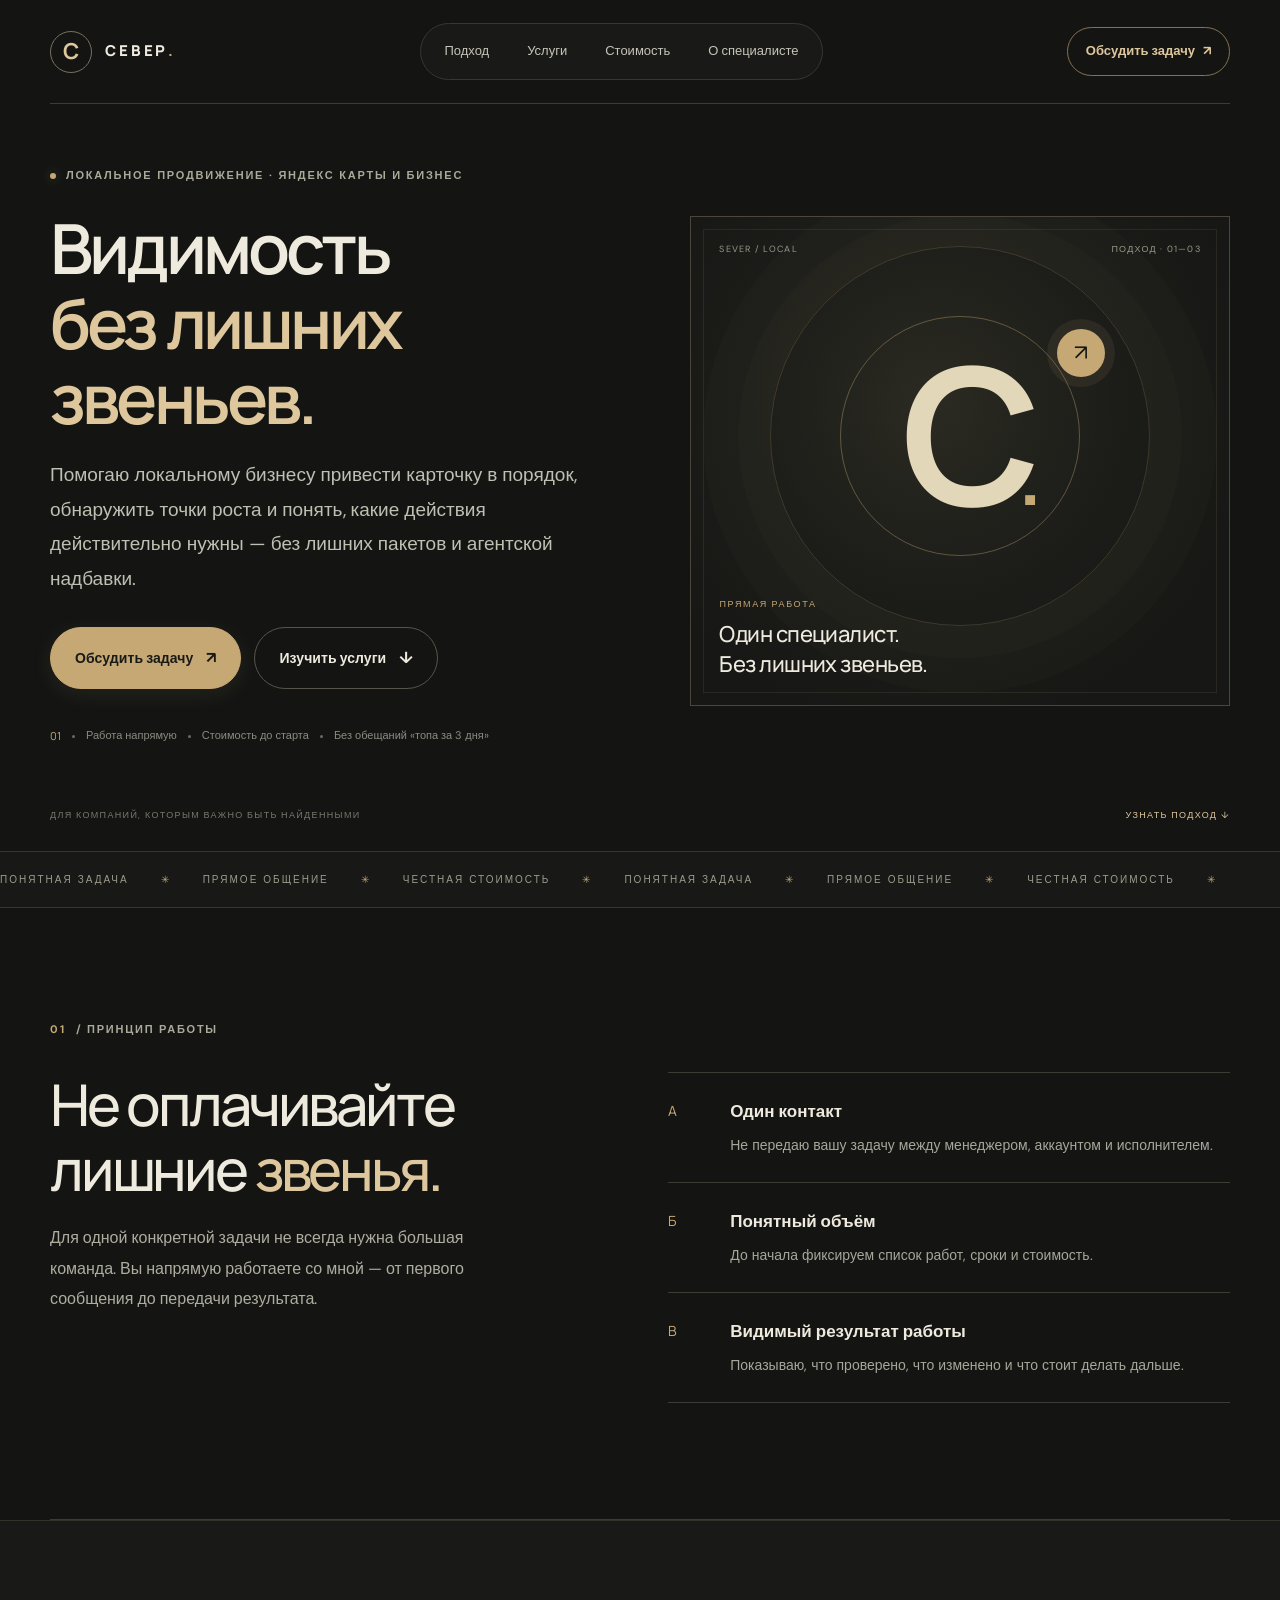
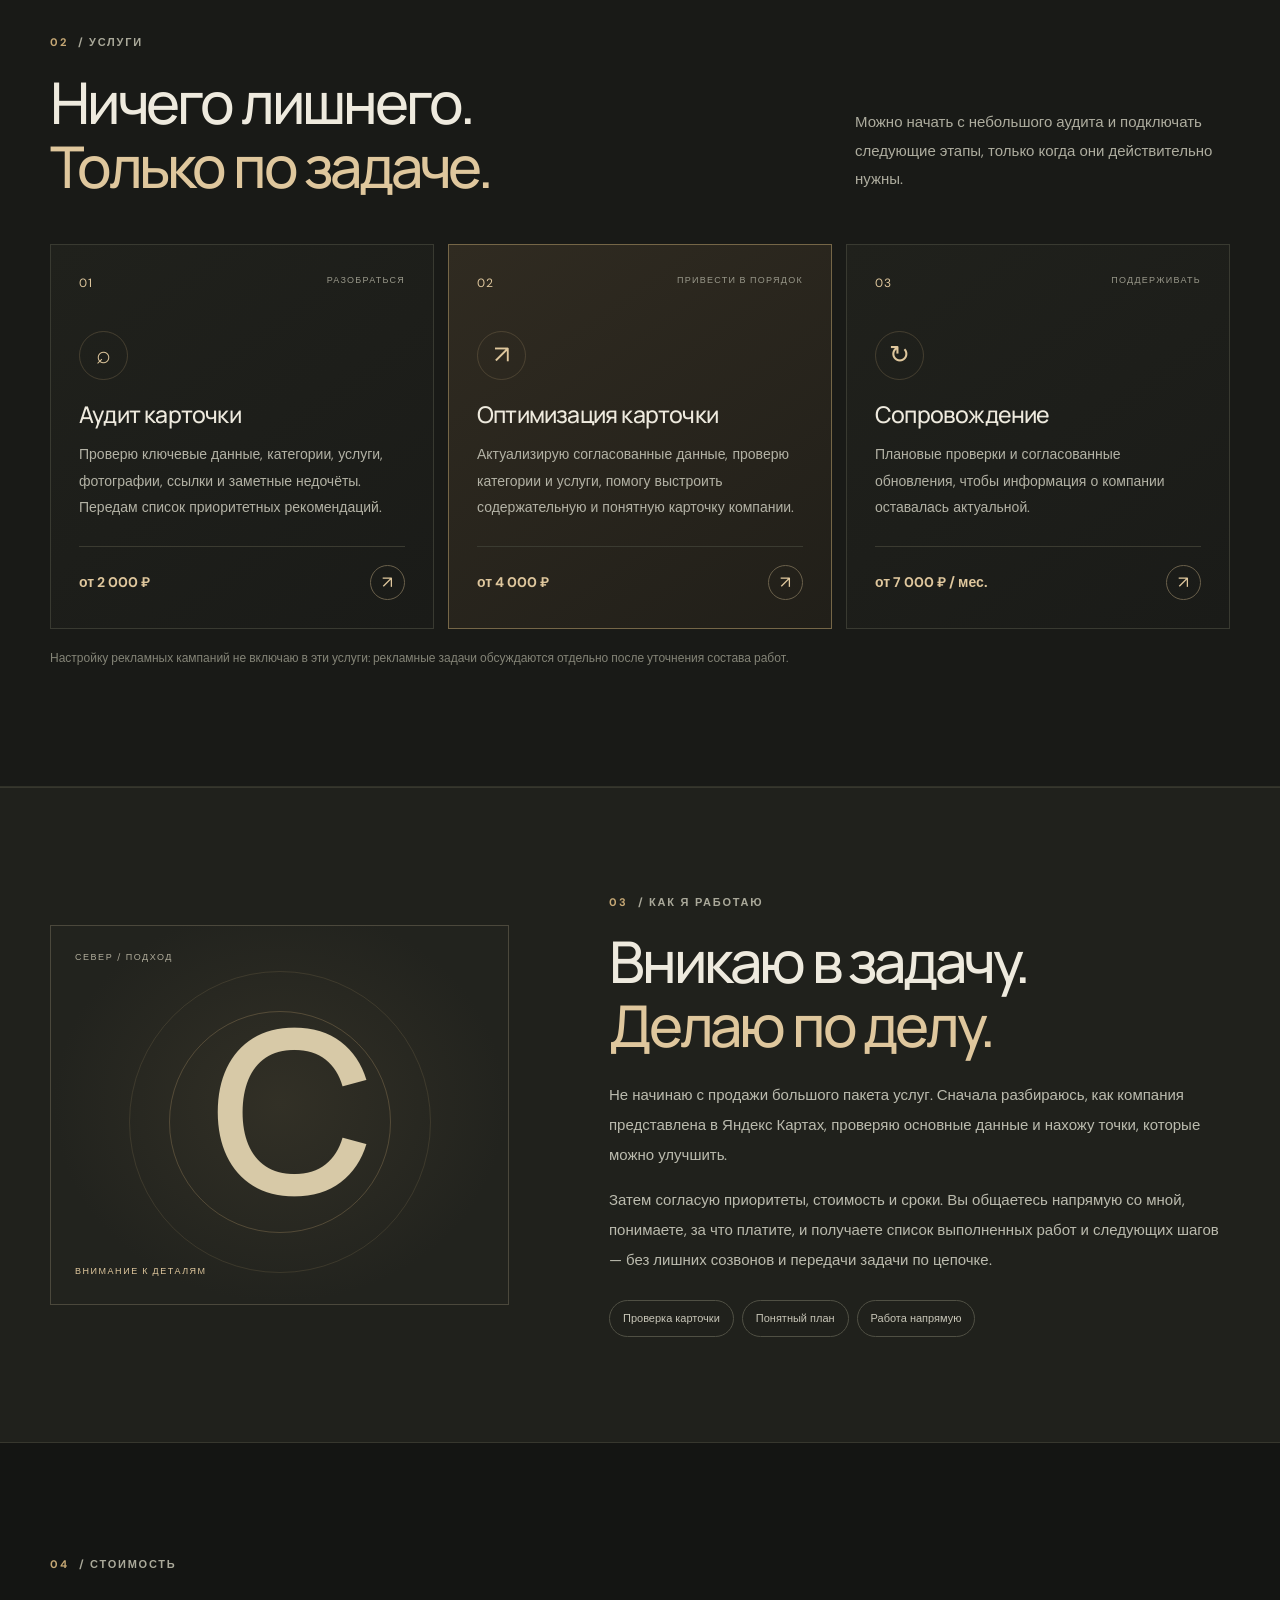
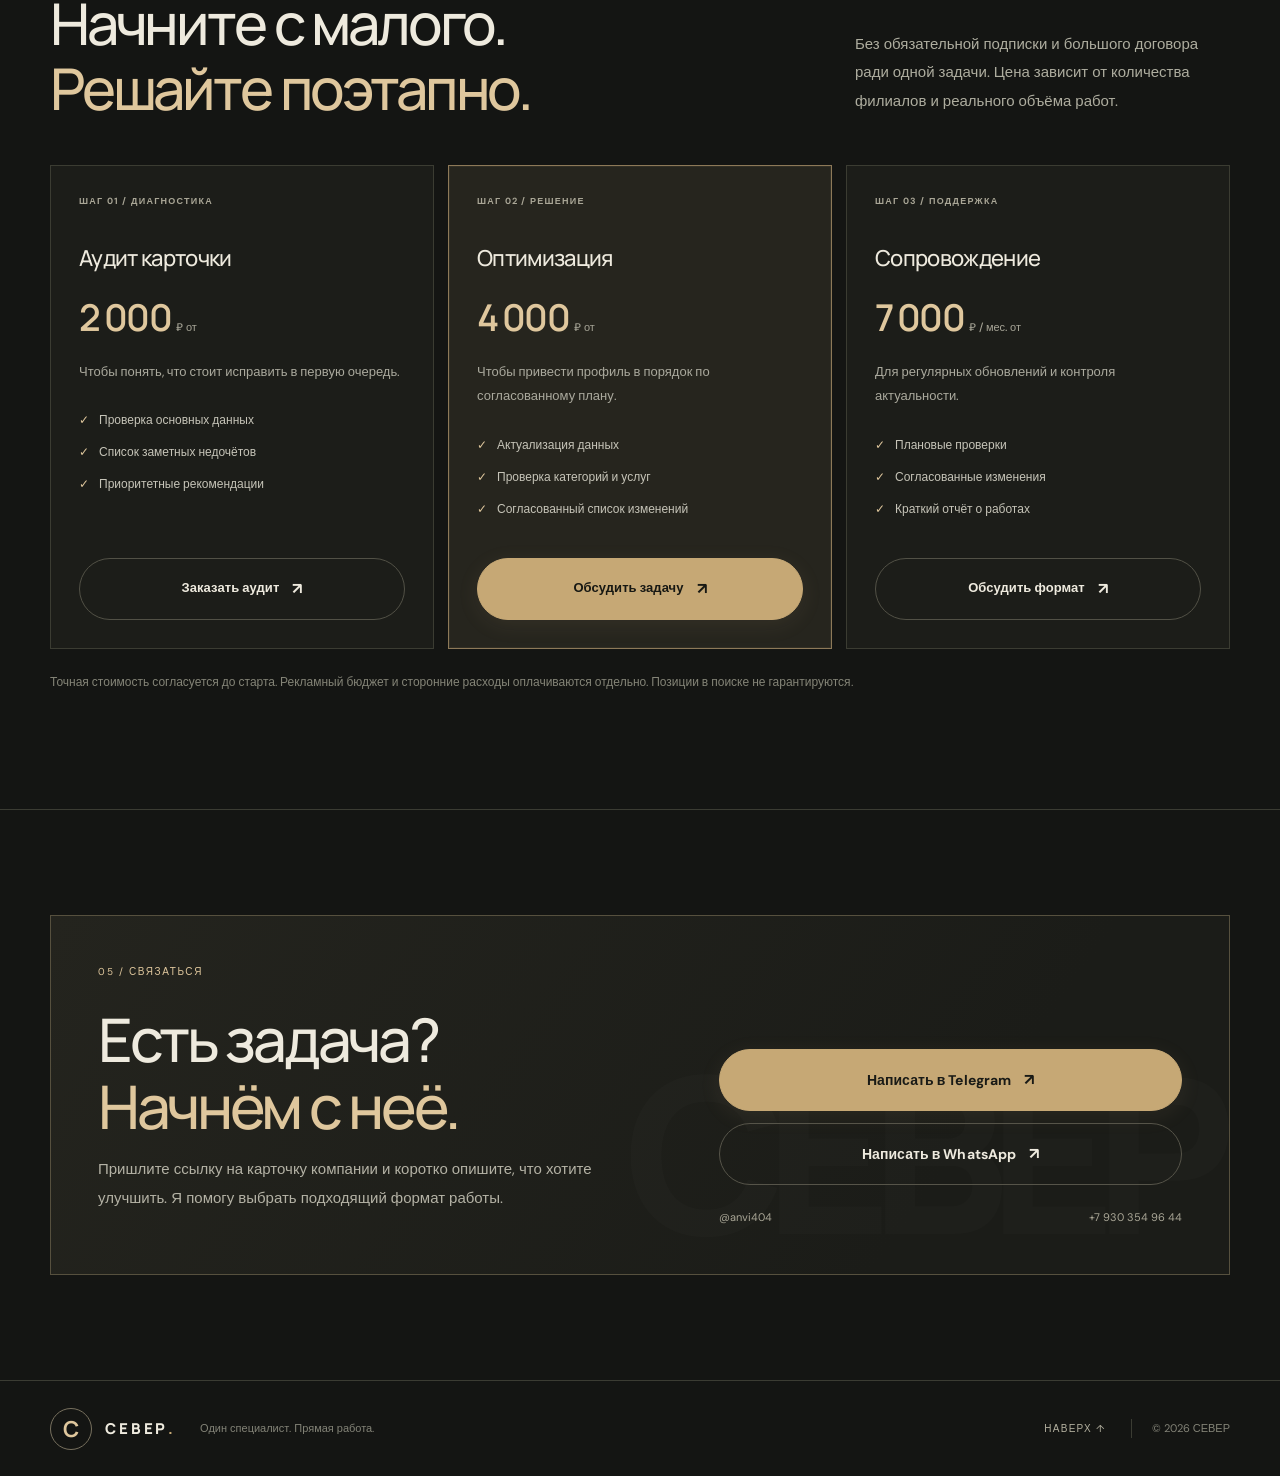
==== commit 40a84a9f: "Align hero message and remove misleading location coordinates" ====
--- a/index.html
+++ b/index.html
@@ -23,7 +23,7 @@
   <section class="hero section-wrap">
     <div class="hero-copy">
       <div class="eyebrow"><span class="status-dot"></span> ЛОКАЛЬНОЕ ПРОДВИЖЕНИЕ · ЯНДЕКС КАРТЫ И БИЗНЕС</div>
-      <h1>Видимость<br>начинается <em>с деталей.</em></h1>
+      <h1>Видимость<br><em>без лишних звеньев.</em></h1>
       <p class="hero-lead">Помогаю локальному бизнесу привести карточку в порядок, обнаружить точки роста и понять, какие действия действительно нужны — без лишних пакетов и агентской надбавки.</p>
       <div class="hero-actions">
         <a class="button button-primary" href="https://t.me/anvi404" target="_blank" rel="noopener noreferrer">Обсудить задачу <span>↗</span></a>
@@ -32,12 +32,12 @@
       <div class="hero-note"><span>01</span><i></i> Работа напрямую <i></i> Стоимость до старта <i></i> Без обещаний «топа за 3 дня»</div>
     </div>
     <div class="hero-art" aria-label="Декоративная иллюстрация локального поиска">
-      <div class="art-kicker"><span>SEVER / LOCAL</span><span>МОСКВА · РОССИЯ</span></div>
+      <div class="art-kicker"><span>SEVER / LOCAL</span><span>ПОДХОД · 01—03</span></div>
       <div class="orbit orbit-large"></div><div class="orbit orbit-small"></div>
       <div class="art-monogram">С<span>.</span></div>
       <div class="art-pin"><span>↗</span></div>
-      <div class="art-bottom"><span class="art-index">КАРТОЧКА БИЗНЕСА</span><strong>Точность в деталях.<br>Ясность в действиях.</strong></div>
-      <div class="art-coordinate">55°45' N<br>37°37' E</div>
+      <div class="art-bottom"><span class="art-index">ПРЯМАЯ РАБОТА</span><strong>Один специалист.<br>Без лишних звеньев.</strong></div>
+      <div class="art-coordinate"></div>
     </div>
     <div class="hero-bottom"><span>ДЛЯ КОМПАНИЙ, КОТОРЫМ ВАЖНО БЫТЬ НАЙДЕННЫМИ</span><a href="#approach">УЗНАТЬ ПОДХОД ↓</a></div>
   </section>
--- a/styles.css
+++ b/styles.css
@@ -1,269 +1,212 @@
 *{box-sizing:border-box}
-:root{--paper:#f4f1e9;--ink:#20231e;--muted:#77796f;--line:#d7d4c9;--acid:#c5f36d;--dark:#20231e;--dark-muted:#b9bcb1;--max:1160px}
-html{scroll-behavior:smooth;scroll-padding-top:90px}
-body{margin:0;background:var(--paper);color:var(--ink);font-family:Inter,Arial,sans-serif;font-size:17px;line-height:1.7}
-a{color:inherit;text-decoration:none}button{font:inherit}.section-wrap{width:min(var(--max),calc(100% - 64px));margin-inline:auto}
-.site-header{height:82px;display:flex;align-items:center;justify-content:space-between;width:min(var(--max),calc(100% - 64px));margin:auto;border-bottom:1px solid var(--line);position:relative;z-index:10}
-.brand{display:inline-flex;align-items:center;gap:10px;font-size:14px;letter-spacing:.16em;font-weight:800}.brand-mark{width:34px;height:34px;display:grid;place-items:center;background:var(--ink);color:var(--acid);border-radius:50%;font-size:19px;letter-spacing:0;font-weight:800}.brand-dot{color:#789e2f}
-.desktop-nav{display:flex;gap:29px;color:#62645c;font-size:14px}.desktop-nav a:hover,.back-top:hover{color:#5f7f27}.header-cta{font-size:12px;font-weight:800;border:1px solid #aaa99e;padding:11px 15px;border-radius:3px;transition:.2s}.header-cta span,.button span{margin-left:10px}.header-cta:hover{border-color:var(--ink);background:var(--ink);color:var(--acid)}.menu-toggle{display:none;background:none;border:0;color:var(--ink)}
-.hero{min-height:630px;display:grid;grid-template-columns:1.1fr .9fr;align-items:center;position:relative;padding-top:65px;padding-bottom:82px;gap:30px}
-.hero-copy{position:relative;z-index:2;padding-bottom:15px}.eyebrow,.section-kicker{font-size:11px;letter-spacing:.12em;color:#686b60;font-weight:800;display:flex;align-items:center;gap:10px}.status-dot{width:7px;height:7px;border-radius:50%;background:#6e922b}
-.hero h1{font-size:clamp(45px,5.5vw,76px);line-height:1.03;letter-spacing:-.055em;margin:25px 0 23px;font-weight:800}.hero h1 em,.section-heading h2 em,.difference h2 em{font-style:normal;color:#6f922d}.hero-lead{max-width:510px;color:#64665e;font-size:18px;line-height:1.8}.hero-actions{display:flex;gap:12px;flex-wrap:wrap;margin-top:30px}.button{min-height:48px;padding:13px 18px;display:inline-flex;align-items:center;justify-content:center;border-radius:3px;font-weight:800;font-size:12px;transition:transform .2s,background .2s,border .2s}.button:hover{transform:translateY(-2px)}.button-primary{background:var(--ink);color:var(--acid);border:1px solid var(--ink)}.button-primary:hover{background:#3a4230}.button-quiet{border:1px solid #c8c6ba;color:#45483f}.button-quiet:hover,.button-outline:hover{border-color:var(--ink);background:var(--ink);color:var(--acid)}
-.hero-note{display:flex;align-items:center;gap:10px;flex-wrap:wrap;color:#797b71;font-size:10px;margin-top:35px}.hero-note b{color:var(--ink)}.hero-visual{height:390px;background:var(--acid);position:relative;padding:23px 25px;display:flex;flex-direction:column;justify-content:space-between;overflow:hidden}.hero-visual:before{content:"";position:absolute;width:360px;height:360px;border:1px solid #20231e26;border-radius:50%;right:-130px;top:10px;box-shadow:0 0 0 35px #20231e08,0 0 0 70px #20231e06}.visual-top{position:relative;display:flex;justify-content:space-between;font-size:9px;font-weight:800;letter-spacing:.13em}.visual-big{position:relative;font-size:clamp(105px,15vw,185px);line-height:.95;letter-spacing:-.07em;font-weight:800;white-space:nowrap}.visual-big span{font-size:.28em;vertical-align:middle;margin:0 .08em;letter-spacing:0}.visual-rule{height:1px;background:#20231e55;position:relative}.visual-bottom{position:relative;max-width:300px}.visual-bottom strong{font-size:15px}.visual-bottom p{font-size:11px;line-height:1.6;margin:6px 0 0;max-width:250px;color:#3f4734}.visual-sticker{position:absolute;right:22px;bottom:87px;background:var(--ink);color:var(--acid);padding:12px 14px;font-size:9px;line-height:1.5;font-weight:800;letter-spacing:.12em;transform:rotate(5deg);box-shadow:4px 4px 0 #20231e22}
-.hero-bottom{position:absolute;bottom:23px;left:0;right:0;display:flex;justify-content:space-between;color:#77796f;font-size:9px;letter-spacing:.12em}
-.section-pad{padding-top:105px;padding-bottom:110px}.difference{border-top:1px solid var(--line)}.difference-grid{display:grid;grid-template-columns:.8fr 1.2fr;gap:100px;margin-top:30px}.difference h2,.section-heading h2{font-size:clamp(37px,4.6vw,57px);line-height:1.07;letter-spacing:-.045em;margin:0}.section-intro{max-width:350px;color:#77796f;font-size:15px;line-height:1.9;margin-top:23px}.comparison{border-top:1px solid #c9c7bb}.compare-row{display:grid;grid-template-columns:42px 1fr;gap:15px;padding:22px 0;border-bottom:1px solid #d8d5ca}.compare-symbol{width:31px;height:31px;border-radius:50%;display:grid;place-items:center;font-size:15px;font-weight:800;background:#e6e3da;color:#7b7c73}.active-row .compare-symbol{background:var(--acid);color:var(--ink)}.compare-row b{font-size:13px}.compare-row p{font-size:12px;color:#77796f;margin:5px 0 0;line-height:1.75}.comparison-note{font-size:10px;color:#77796f;line-height:1.8;padding-top:17px}
-.services-section{background:#e9e6dc;border-block:1px solid #d9d6ca}.section-heading{display:flex;justify-content:space-between;align-items:end;gap:40px;margin-bottom:42px}.section-heading h2{margin-top:15px}.section-heading>p{max-width:340px;color:#77796f;font-size:15px;line-height:1.8;margin:0 0 4px}.services-grid{display:grid;grid-template-columns:repeat(3,1fr);gap:13px}.service-card{min-height:290px;background:var(--paper);border:1px solid #d6d3c7;padding:25px;display:flex;flex-direction:column;align-items:flex-start;transition:transform .2s,border-color .2s}.service-card:hover{transform:translateY(-4px);border-color:#8da84d}.service-card-dark{background:var(--ink);color:var(--paper);border-color:var(--ink)}.service-index{width:100%;display:flex;justify-content:space-between;color:#85877b;font-size:11px;font-weight:800}.service-index span{font-size:9px;letter-spacing:.12em}.service-card h3{font-size:21px;line-height:1.25;letter-spacing:-.025em;margin:35px 0 12px;max-width:260px}.service-card p{font-size:14px;color:#74766c;line-height:1.8;margin:0 0 25px}.service-card-dark p{color:#b6b9ac}.service-card>a{margin-top:auto;color:#64872a;font-size:12px;font-weight:800}.service-card-dark>a{color:var(--acid)}.service-card>a span{margin-left:8px}
-.about-section{background:var(--ink);color:var(--paper)}.about-layout{padding-block:100px;display:grid;grid-template-columns:.85fr 1.15fr;gap:100px;align-items:center}.about-label{min-height:285px;background:var(--acid);color:var(--ink);padding:25px;display:flex;flex-direction:column;justify-content:space-between;position:relative;overflow:hidden}.about-label:after{content:"";position:absolute;width:220px;height:220px;border:1px solid #20231e40;border-radius:50%;right:-90px;top:35px;box-shadow:0 0 0 25px #20231e07,0 0 0 50px #20231e07}.about-label span{font-size:9px;font-weight:800;letter-spacing:.13em;position:relative;z-index:1}.about-label strong{font-size:clamp(36px,4vw,52px);line-height:1.02;letter-spacing:-.045em;position:relative;z-index:1}.about-copy .section-kicker{color:#c0c4b7}.about-copy h2{font-size:clamp(35px,4.1vw,51px);line-height:1.1;letter-spacing:-.025em;margin:17px 0 22px}.about-copy p{max-width:620px;color:#c0c3b8;font-size:13px;line-height:1.95}.proof-pills{display:flex;flex-wrap:wrap;gap:8px;margin-top:23px}.proof-pills span{border:1px solid #4b5044;padding:7px 11px;font-size:12px;color:#e0e3d8}
-.pricing-section{background:var(--paper);border-bottom:1px solid var(--line)}.pricing-grid{display:grid;grid-template-columns:repeat(3,1fr);gap:13px}.price-card{padding:25px;border:1px solid #d4d1c5;background:#eeece4;display:flex;flex-direction:column;align-items:flex-start;min-height:410px}.price-card-featured{background:var(--acid);border-color:var(--acid)}.price-label{font-size:10px;letter-spacing:.1em;font-weight:800;color:#707267}.price-card h3{font-size:19px;margin:28px 0 5px;letter-spacing:-.025em}.price{font-size:37px;letter-spacing:-.045em;font-weight:800;margin-bottom:10px}.price small{font-size:11px;letter-spacing:0;color:#77796f}.price-card>p{font-size:14px;color:#73756a;line-height:1.8;margin:0 0 15px}.price-card ul{list-style:none;padding:0;margin:0 0 25px}.price-card li{font-size:13px;color:#4f5249;margin:9px 0;display:flex;gap:9px}.price-card li:before{content:"✓";font-weight:800}.price-card .button{margin-top:auto;width:100%}.price-card-featured .button-primary{background:var(--ink);color:var(--acid)}.button-outline{border:1px solid #c3c1b5;color:var(--ink)}.pricing-footnote{font-size:12px;line-height:1.8;color:#77796f;margin-top:20px}
-.contact-section{padding-block:90px}.contact-panel{background:#e9e6dc;border:1px solid #d3d0c4;padding:55px;position:relative;overflow:hidden}.contact-panel:after{content:"С";position:absolute;right:25px;top:-105px;font-size:330px;line-height:1;color:#dcd9cd;font-weight:800;pointer-events:none}.contact-panel>*{position:relative;z-index:1}.contact-panel h2{font-size:clamp(38px,5vw,61px);line-height:1.05;letter-spacing:-.045em;margin:18px 0}.contact-panel>p{max-width:550px;color:#686a60;font-size:15px;line-height:1.9}.contact-actions{display:flex;flex-wrap:wrap;gap:12px;margin-top:28px}.contact-foot{display:flex;gap:25px;flex-wrap:wrap;margin-top:25px;color:#77796f;font-size:10px}
-.site-footer{border-top:1px solid var(--line)}.footer-inner{min-height:88px;display:flex;align-items:center;gap:24px}.footer-note,.copyright{color:#77796f;font-size:10px}.back-top{margin-left:auto;font-size:9px;letter-spacing:.1em;color:#5e6157}.copyright{padding-left:20px;border-left:1px solid var(--line)}
-@media(max-width:900px){.section-wrap,.site-header{width:min(100% - 40px,var(--max))}.desktop-nav{gap:15px}.hero{grid-template-columns:1fr .8fr}.hero-visual{height:350px;padding:20px}.visual-big{font-size:clamp(100px,14vw,145px)}.difference-grid,.about-layout{gap:45px}.services-grid,.pricing-grid{grid-template-columns:repeat(2,1fr)}.service-card:last-child,.price-card:last-child{grid-column:span 2}.section-heading{gap:25px}}
-@media(max-width:680px){.section-wrap,.site-header{width:calc(100% - 36px)}.site-header{height:70px}.desktop-nav{display:none;position:absolute;top:69px;left:0;right:0;background:var(--paper);border:1px solid var(--line);padding:18px;flex-direction:column;gap:0}.desktop-nav.open{display:flex}.desktop-nav a{padding:12px 4px;border-bottom:1px solid var(--line)}.desktop-nav a:last-child{border-bottom:0}.header-cta{margin-left:auto;margin-right:10px;padding:9px 10px;font-size:10px}.menu-toggle{display:flex;width:30px;height:34px;flex-direction:column;justify-content:center;gap:6px;padding:4px}.menu-toggle span{height:2px;width:22px;background:var(--ink);display:block}.hero{display:flex;flex-direction:column;align-items:stretch;padding-top:50px;padding-bottom:75px;min-height:auto;gap:34px}.hero h1{font-size:clamp(43px,10.5vw,62px);margin-top:22px}.hero-lead{font-size:16px}.hero-note{margin-top:25px;gap:7px}.hero-visual{height:315px;padding:19px}.visual-big{font-size:clamp(105px,32vw,155px)}.visual-sticker{right:15px;bottom:73px}.hero-bottom{bottom:20px;font-size:7px;gap:20px}.hero-bottom span:first-child{max-width:75%}.section-pad{padding-top:73px;padding-bottom:78px}.difference-grid,.about-layout{grid-template-columns:1fr;gap:32px}.difference h2,.section-heading h2{font-size:clamp(38px,10vw,48px)}.section-intro{margin-top:17px;font-size:15px}.section-heading{display:block;margin-bottom:28px}.section-heading>p{margin-top:17px;font-size:14px}.services-grid,.pricing-grid{grid-template-columns:1fr}.service-card,.service-card:last-child,.price-card,.price-card:last-child{grid-column:auto;min-height:275px;padding:22px}.service-card h3{margin-top:26px}.about-layout{padding-block:72px}.about-label{min-height:230px}.about-label strong{font-size:43px}.about-copy h2{font-size:39px}.about-copy p{font-size:14px}.contact-section{padding-block:65px}.contact-panel{padding:29px 22px}.contact-panel:after{right:-90px;top:-45px;font-size:220px}.contact-panel h2{font-size:clamp(38px,10vw,48px)}.contact-actions{flex-direction:column;align-items:stretch}.contact-foot{flex-direction:column;gap:7px}.footer-inner{padding-block:22px;display:grid;grid-template-columns:1fr 1fr;gap:17px}.footer-note{grid-column:span 2;grid-row:2}.back-top{margin-left:0;justify-self:end}.copyright{grid-column:span 2;padding:14px 0 0;border-left:0;border-top:1px solid var(--line)}}
-@media(prefers-reduced-motion:reduce){html{scroll-behavior:auto}*,*:before,*:after{transition:none!important}}
-
-
-/* Readability pass: stronger typography across the whole site */
-body { font-size: 18px; line-height: 1.75; }
-.desktop-nav { font-size: 14px; }
-.header-cta, .button { font-size: 14px; }
-.hero-lead { font-size: 19px; line-height: 1.85; }
-.hero-note { font-size: 12px; }
-.section-kicker, .eyebrow { font-size: 12px; }
-.section-intro, .section-heading > p { font-size: 16px; line-height: 1.9; }
-.compare-row b { font-size: 15px; }
-.compare-row p, .comparison-note { font-size: 14px; line-height: 1.85; }
-.service-card h3 { font-size: 23px; }
-.service-card p { font-size: 15px; line-height: 1.9; }
-.service-card > a { font-size: 14px; }
-.about-copy p { font-size: 16px; line-height: 2; }
-.proof-pills span { font-size: 12px; }
-.price-card h3 { font-size: 21px; }
-.price-card > p { font-size: 15px; line-height: 1.9; }
-.price-card li { font-size: 14px; }
-.pricing-footnote { font-size: 13px; line-height: 1.9; }
-.contact-panel > p { font-size: 16px; line-height: 1.9; }
-.contact-foot, .footer-note, .copyright { font-size: 12px; }
-
-@media(max-width:680px) {
-  body { font-size: 16px; }
-  .hero-lead { font-size: 17px; line-height: 1.8; }
-  .hero-note { font-size: 11px; }
-  .section-kicker, .eyebrow { font-size: 11px; }
-  .section-intro, .section-heading > p { font-size: 15px; }
-  .compare-row b { font-size: 14px; }
-  .compare-row p, .comparison-note { font-size: 13px; }
-  .service-card h3 { font-size: 22px; }
-  .service-card p, .about-copy p, .price-card > p, .contact-panel > p { font-size: 15px; }
-  .price-card li { font-size: 13px; }
-  .pricing-footnote { font-size: 12px; }
-  .button, .header-cta { font-size: 13px; }
+:root{
+  --bg:#141513;--panel:#1b1d19;--panel-soft:#20221d;--ink:#eeeade;--muted:#aaa99d;--line:#3b3c33;
+  --gold:#c6a875;--gold-light:#dfc79d;--olive:#a4a58a;--max:1180px
 }
-
-
-/* Final readability overrides — larger body copy and service descriptions */
-body { font-size: 19px !important; line-height: 1.8 !important; }
-.desktop-nav { font-size: 15px !important; }
-.header-cta, .button { font-size: 15px !important; }
-.hero-lead { font-size: 21px !important; line-height: 1.8 !important; }
-.hero-note { font-size: 13px !important; }
-.section-kicker, .eyebrow { font-size: 12px !important; }
-.section-intro, .section-heading > p { font-size: 17px !important; line-height: 1.9 !important; }
-.compare-row b { font-size: 16px !important; }
-.compare-row p, .comparison-note { font-size: 15px !important; line-height: 1.85 !important; }
-.service-card h3 { font-size: 25px !important; }
-.service-card p { font-size: 16px !important; line-height: 1.9 !important; }
-.service-card > a { font-size: 15px !important; }
-.about-copy p { font-size: 17px !important; line-height: 2 !important; }
-.proof-pills span { font-size: 13px !important; }
-.price-card h3 { font-size: 23px !important; }
-.price-card > p { font-size: 16px !important; line-height: 1.9 !important; }
-.price-card li { font-size: 15px !important; }
-.pricing-footnote { font-size: 14px !important; line-height: 1.9 !important; }
-.contact-panel > p { font-size: 17px !important; line-height: 1.9 !important; }
-.contact-foot, .footer-note, .copyright { font-size: 13px !important; }
-
-@media(max-width:680px) {
-  body { font-size: 17px !important; }
-  .hero-lead { font-size: 18px !important; line-height: 1.85 !important; }
-  .hero-note { font-size: 12px !important; }
-  .section-intro, .section-heading > p { font-size: 16px !important; }
-  .compare-row b { font-size: 15px !important; }
-  .compare-row p, .comparison-note { font-size: 14px !important; }
-  .service-card h3 { font-size: 23px !important; }
-  .service-card p, .about-copy p, .price-card > p, .contact-panel > p { font-size: 16px !important; }
-  .price-card li { font-size: 14px !important; }
-  .pricing-footnote { font-size: 13px !important; }
-  .button, .header-cta { font-size: 14px !important; }
+html{scroll-behavior:smooth;scroll-padding-top:110px}
+body{margin:0;background:var(--bg);color:var(--ink);font-family:"DM Sans",Arial,sans-serif;font-size:17px;line-height:1.75;-webkit-font-smoothing:antialiased}
+a{color:inherit;text-decoration:none}button{font:inherit}.section-wrap{width:min(var(--max),calc(100% - 72px));margin-inline:auto}
+.site-header{height:104px;display:flex;align-items:center;justify-content:space-between;width:min(var(--max),calc(100% - 72px));margin:auto;border-bottom:1px solid var(--line);position:relative;z-index:10;gap:28px}
+.brand{display:inline-flex;align-items:center;gap:13px;font-family:Manrope,Arial,sans-serif;font-size:15px;letter-spacing:.19em;font-weight:800;white-space:nowrap}
+.brand-mark{width:42px;height:42px;display:grid;place-items:center;border:1px solid #77705e;color:var(--gold-light);border-radius:50%;font-size:22px;letter-spacing:0;font-weight:700}
+.brand-dot{color:var(--gold)}
+.desktop-nav{display:flex;align-items:center;gap:4px;padding:6px;border:1px solid #36372f;border-radius:999px;background:#191a17;color:#c6c4b8;font-size:13px}
+.desktop-nav a{display:inline-flex;align-items:center;min-height:43px;padding:0 17px;border-radius:999px;transition:background .2s,color .2s}
+.desktop-nav a:hover{background:#303129;color:var(--gold-light)}
+.header-cta{min-height:49px;padding:0 18px;display:inline-flex;align-items:center;justify-content:center;gap:8px;border:1px solid #857253;border-radius:999px;color:var(--gold-light);font-size:13px;font-weight:700;white-space:nowrap;transition:background .2s,color .2s,border .2s}
+.header-cta:hover{background:var(--gold);border-color:var(--gold);color:#171813}
+.menu-toggle{display:none;background:none;border:1px solid var(--line);border-radius:50%;width:42px;height:42px;align-items:center;justify-content:center;flex-direction:column;gap:5px;color:var(--ink)}
+.menu-toggle span{height:1.5px;width:17px;background:var(--ink);display:block}
+.hero{min-height:680px;display:grid;grid-template-columns:1.05fr .95fr;align-items:center;position:relative;padding-top:62px;padding-bottom:95px;gap:44px}
+.hero-copy{position:relative;z-index:2;padding-bottom:10px}
+.eyebrow,.section-kicker{font-size:11px;letter-spacing:.16em;color:#aaa99a;font-weight:700;display:flex;align-items:center;gap:10px;text-transform:uppercase}
+.status-dot{width:6px;height:6px;border-radius:50%;background:var(--gold);box-shadow:0 0 12px #c6a87555}
+.hero h1{font-family:Manrope,Arial,sans-serif;font-size:clamp(48px,5.4vw,75px);line-height:1.08;letter-spacing:-.055em;margin:26px 0 23px;font-weight:600}
+.hero h1 em,.section-heading h2 em,.approach h2 em,.about-copy h2 em,.contact-panel h2 em{font-style:normal;color:var(--gold-light)}
+.hero-lead{max-width:570px;color:#c0bfb3;font-size:19px;line-height:1.82}
+.hero-actions{display:flex;gap:13px;flex-wrap:wrap;margin-top:31px}
+.button{min-height:58px;padding:16px 24px;gap:6px;display:inline-flex;align-items:center;justify-content:center;border-radius:999px;font-weight:700;font-size:14px;transition:transform .2s,background .2s,border .2s,color .2s;letter-spacing:.005em}
+.button:hover{transform:translateY(-2px)}
+.button span{margin-left:7px;font-size:16px}
+.button-primary{background:var(--gold);color:#191a16;border:1px solid var(--gold);box-shadow:0 5px 22px #c6a87517}
+.button-primary:hover{background:var(--gold-light);border-color:var(--gold-light)}
+.button-secondary{border:1px solid #565449;color:var(--ink);background:transparent}
+.button-secondary:hover{border-color:var(--gold);color:var(--gold-light);background:#c6a8750b}
+.hero-note{display:flex;align-items:center;gap:11px;flex-wrap:wrap;color:#8b8b80;font-size:11px;margin-top:37px}
+.hero-note>span:first-child{color:var(--gold);font-family:Manrope,Arial,sans-serif}
+.hero-note i{width:3px;height:3px;background:#6c6b60;border-radius:50%;display:block}
+.hero-art{height:490px;position:relative;overflow:hidden;border:1px solid #4a4639;background:radial-gradient(ellipse at 45% 38%,#2b2a22 0%,#1c1d19 44%,#171815 78%);display:flex;flex-direction:column;justify-content:space-between;padding:25px 28px}
+.hero-art:before{content:"";position:absolute;inset:12px;border:1px solid #d0b78319;pointer-events:none}
+.art-kicker{display:flex;justify-content:space-between;gap:10px;position:relative;color:#999789;font-size:9px;letter-spacing:.14em}
+.orbit{position:absolute;border:1px solid #c6a87533;border-radius:50%;left:50%;top:45%;transform:translate(-50%,-50%)}
+.orbit-large{width:380px;height:380px;box-shadow:0 0 0 32px #c6a87506,0 0 0 67px #c6a87504}
+.orbit-small{width:240px;height:240px;border-color:#c6a87565}
+.art-monogram{position:absolute;left:50%;top:44%;transform:translate(-50%,-50%);font-family:Manrope,Arial,sans-serif;font-size:190px;line-height:1;font-weight:700;letter-spacing:-.12em;color:#e2d7b8}
+.art-monogram span{color:var(--gold);font-size:.42em}
+.art-pin{position:absolute;left:68%;top:23%;width:48px;height:48px;border-radius:50%;display:grid;place-items:center;background:var(--gold);color:#171813;font-size:22px;box-shadow:0 0 0 10px #c6a87515}
+.art-bottom{position:relative;display:flex;flex-direction:column;gap:8px}
+.art-index{font-size:9px;color:var(--gold);letter-spacing:.18em}
+.art-bottom strong{font-family:Manrope,Arial,sans-serif;font-size:22px;line-height:1.35;font-weight:500;letter-spacing:-.025em}
+.art-coordinate{position:absolute;right:28px;bottom:31px;font-size:9px;line-height:1.7;letter-spacing:.1em;text-align:right;color:#8b897a}
+.hero-bottom{position:absolute;bottom:27px;left:0;right:0;display:flex;justify-content:space-between;gap:18px;color:#77796d;font-size:9px;letter-spacing:.15em}
+.hero-bottom a{color:var(--gold-light)}
+.marquee-strip{overflow:hidden;border-block:1px solid #36372f;background:#181916}
+.marquee-strip>div{width:max-content;padding:19px 0;color:#9d9b8b;font-size:10px;letter-spacing:.2em;white-space:nowrap}
+.marquee-strip span{color:var(--gold);padding:0 27px}
+.section-pad{padding-top:112px;padding-bottom:116px}
+.approach{border-bottom:1px solid var(--line)}
+.section-kicker span{color:var(--gold)}
+.approach-grid{display:grid;grid-template-columns:.95fr 1.05fr;gap:110px;margin-top:33px}
+.approach h2,.section-heading h2,.about-copy h2,.contact-panel h2{font-family:Manrope,Arial,sans-serif;font-size:clamp(38px,4.5vw,58px);line-height:1.12;letter-spacing:-.055em;font-weight:500;margin:0}
+.section-intro{max-width:430px;color:#aead9f;font-size:16px;line-height:1.9;margin-top:22px}
+.approach-list{border-top:1px solid var(--line)}
+.approach-list article{display:grid;grid-template-columns:45px 1fr;gap:17px;padding:24px 0;border-bottom:1px solid var(--line)}
+.approach-list article>span{font-family:Manrope,Arial,sans-serif;color:var(--gold);font-size:14px;padding-top:2px}
+.approach-list h3{font-size:17px;font-weight:600;margin:0 0 6px}
+.approach-list p{font-size:14px;line-height:1.8;color:#a6a69a;margin:0}
+.services-section{background:#191a17;border-block:1px solid #303128}
+.section-heading{display:flex;justify-content:space-between;align-items:end;gap:48px;margin-bottom:45px}
+.section-heading h2{margin-top:17px}
+.section-heading>p{max-width:375px;color:#aead9f;font-size:15px;line-height:1.9;margin:0 0 5px}
+.services-grid{display:grid;grid-template-columns:repeat(3,1fr);gap:14px}
+.service-card{min-height:385px;padding:28px;display:flex;flex-direction:column;align-items:flex-start;border:1px solid #393a31;background:linear-gradient(145deg,#20211c,#1a1b18);position:relative;transition:transform .25s,border-color .25s}
+.service-card:hover{transform:translateY(-4px);border-color:#8f7d5c}
+.service-card-featured{background:linear-gradient(145deg,#302b21,#211f19);border-color:#756647}
+.service-top{display:flex;justify-content:space-between;width:100%;gap:10px;color:#99988a;font-size:9px;letter-spacing:.14em}
+.service-top span:first-child{color:var(--gold-light);font-size:12px}
+.service-icon{height:49px;width:49px;border:1px solid #78684b70;color:var(--gold-light);display:grid;place-items:center;border-radius:50%;font-size:25px;margin:37px 0 20px}
+.service-card h3{font-family:Manrope,Arial,sans-serif;font-size:23px;line-height:1.25;font-weight:500;letter-spacing:-.035em;margin:0 0 13px}
+.service-card p{color:#b3b2a5;font-size:14px;line-height:1.9;margin:0 0 25px}
+.service-bottom{display:flex;align-items:center;justify-content:space-between;margin-top:auto;padding-top:18px;border-top:1px solid #3b3b31;width:100%}
+.service-bottom strong{font-size:14px;font-weight:700;color:var(--gold-light)}
+.service-bottom a{display:grid;place-items:center;width:35px;height:35px;border:1px solid #6a604b;border-radius:50%;color:var(--gold-light);font-size:17px;transition:background .2s,color .2s}
+.service-bottom a:hover{background:var(--gold);color:var(--bg)}
+.section-footnote{color:#848477;font-size:12px;line-height:1.8;margin:19px 0 0}
+.about-section{background:#20211c;border-block:1px solid #37372e}
+.about-layout{padding-block:105px;display:grid;grid-template-columns:.85fr 1.15fr;gap:100px;align-items:center}
+.about-graphic{height:380px;border:1px solid #4b483c;position:relative;overflow:hidden;background:radial-gradient(ellipse at 50% 47%,#323026,#22231e 70%);display:flex;flex-direction:column;justify-content:space-between;padding:24px}
+.about-graphic:before,.about-graphic:after{content:"";position:absolute;border:1px solid #bfa67526;border-radius:50%;width:300px;height:300px;left:50%;top:52%;transform:translate(-50%,-50%)}
+.about-graphic:after{width:220px;height:220px;border-color:#c6a87545}
+.about-graphic-label,.about-graphic-foot{position:relative;z-index:1;font-size:9px;letter-spacing:.17em;color:#b0ac9b}
+.about-graphic-foot{color:var(--gold-light)}
+.about-graphic-letter{position:absolute;left:50%;top:48%;transform:translate(-50%,-50%);font-family:Manrope,Arial,sans-serif;font-size:225px;line-height:1;color:#d7c9a7;font-weight:600;letter-spacing:-.12em}
+.about-copy h2{margin:17px 0 22px}
+.about-copy p{color:#bbbbae;font-size:15px;line-height:2;margin:0 0 15px}
+.proof-pills{display:flex;flex-wrap:wrap;gap:8px;margin-top:25px}
+.proof-pills span{border:1px solid #505044;border-radius:999px;padding:8px 13px;font-size:11px;color:#c8c6b8}
+.pricing-section{background:var(--bg);border-bottom:1px solid var(--line)}
+.pricing-grid{display:grid;grid-template-columns:repeat(3,1fr);gap:14px}
+.price-card{padding:28px;border:1px solid #3b3c32;background:#1c1d19;display:flex;flex-direction:column;align-items:flex-start;min-height:460px}
+.price-card-featured{background:#26251e;border-color:#8d7958;box-shadow:inset 0 0 0 1px #c6a87513}
+.price-label{font-size:9px;letter-spacing:.14em;font-weight:700;color:#aaa797}
+.price-card h3{font-family:Manrope,Arial,sans-serif;font-size:22px;font-weight:500;letter-spacing:-.03em;margin:29px 0 7px}
+.price{font-family:Manrope,Arial,sans-serif;font-size:37px;letter-spacing:-.05em;font-weight:600;color:var(--gold-light);margin-bottom:11px;white-space:nowrap}
+.price small{font-family:"DM Sans",Arial,sans-serif;font-size:11px;letter-spacing:0;color:#a7a597;font-weight:500}
+.price-card>p{font-size:13px;color:#aaa99d;line-height:1.85;margin:0 0 15px}
+.price-card ul{list-style:none;padding:0;margin:0 0 27px}
+.price-card li{font-size:12px;color:#c6c4b8;margin:11px 0;display:flex;gap:10px}
+.price-card li:before{content:"✓";color:var(--gold-light)}
+.price-card .button{margin-top:auto;width:100%;font-size:13px}
+.price-card .button-secondary{border-color:#525146}
+.price-card .button-secondary:hover{border-color:var(--gold);color:var(--gold-light)}
+.price-card .button-primary{background:var(--gold);color:#171813}
+.price-card .button-primary:hover{background:var(--gold-light)}
+.pricing-section .section-footnote{margin-top:23px}
+.contact-section{padding-block:105px}
+.contact-panel{position:relative;overflow:hidden;border:1px solid #56503e;background:linear-gradient(125deg,#24241e,#1b1c18 75%);padding:47px}
+.contact-index{font-size:10px;letter-spacing:.16em;color:var(--gold-light);position:relative;z-index:1}
+.contact-layout{position:relative;z-index:1;display:grid;grid-template-columns:1.1fr .9fr;gap:55px;align-items:end;margin-top:25px}
+.contact-panel h2{font-size:clamp(40px,4.7vw,62px)}
+.contact-panel>p,.contact-layout p{color:#b4b2a5;font-size:15px;line-height:1.9;max-width:520px}
+.contact-actions{display:flex;flex-direction:column;gap:12px;position:relative;z-index:1}
+.contact-actions .button{width:100%;min-height:58px}
+.contact-details{display:flex;justify-content:space-between;flex-wrap:wrap;gap:10px;color:#aaa797;font-size:11px;margin-top:11px}
+.contact-watermark{position:absolute;right:16px;bottom:-67px;font-family:Manrope,Arial,sans-serif;font-size:clamp(80px,17vw,225px);font-weight:800;letter-spacing:-.1em;color:#ffffff04;pointer-events:none}
+.site-footer{border-top:1px solid var(--line)}
+.footer-inner{min-height:95px;display:flex;align-items:center;gap:24px}
+.footer-note,.copyright{color:#838377;font-size:11px}
+.back-top{margin-left:auto;font-size:10px;letter-spacing:.13em;color:#b3b09f}
+.copyright{padding-left:20px;border-left:1px solid var(--line)}
+@media(max-width:980px){
+ .section-wrap,.site-header{width:min(100% - 48px,var(--max))}
+ .site-header{gap:14px}
+ .desktop-nav{gap:0}
+ .desktop-nav a{padding-inline:11px;font-size:12px}
+ .hero{gap:28px;min-height:620px}
+ .hero-art{height:435px}
+ .art-monogram{font-size:160px}
+ .approach-grid,.about-layout{gap:55px}
+ .services-grid,.pricing-grid{grid-template-columns:repeat(2,1fr)}
+ .service-card:last-child,.price-card:last-child{grid-column:span 2}
+ .contact-panel{padding:38px}
 }
-
-
-/* Navigation refresh: larger, more distinctive desktop header */
-.site-header {
-  height: 104px;
-  border-bottom: 1px solid #d0cdc0;
+@media(max-width:680px){
+ .section-wrap,.site-header{width:calc(100% - 36px)}
+ html{scroll-padding-top:80px}
+ .site-header{height:78px;gap:8px}
+ .brand{font-size:13px;gap:9px;letter-spacing:.15em}
+ .brand-mark{width:36px;height:36px;font-size:19px}
+ .desktop-nav{display:none;position:absolute;top:77px;left:0;right:0;border:1px solid #444439;border-radius:0 0 12px 12px;background:#1b1c18;padding:9px;flex-direction:column;gap:2px;box-shadow:0 18px 36px #0005}
+ .desktop-nav.open{display:flex}
+ .desktop-nav a{width:100%;min-height:49px;padding:0 14px;border-radius:7px;font-size:15px}
+ .header-cta{min-height:43px;padding:0 12px;font-size:11px;gap:4px}
+ .header-cta span{font-size:14px}
+ .menu-toggle{display:flex;flex:0 0 38px;width:38px;height:38px}
+ .hero{display:flex;flex-direction:column;align-items:stretch;gap:32px;padding-top:49px;padding-bottom:82px;min-height:auto}
+ .eyebrow{font-size:9px;letter-spacing:.12em;line-height:1.7}
+ .hero h1{font-size:clamp(42px,11vw,60px);margin:21px 0 19px}
+ .hero-lead{font-size:16px;line-height:1.85}
+ .hero-actions{display:grid;grid-template-columns:1fr;gap:10px;margin-top:25px}
+ .button{min-height:55px;padding:15px 18px;font-size:13px}
+ .hero-note{margin-top:25px;font-size:10px;gap:7px}
+ .hero-art{height:360px;padding:20px}
+ .art-kicker{font-size:8px}
+ .orbit-large{width:290px;height:290px}
+ .orbit-small{width:195px;height:195px}
+ .art-monogram{font-size:142px}
+ .art-pin{width:38px;height:38px;left:68%;top:25%}
+ .art-bottom strong{font-size:19px}
+ .hero-bottom{bottom:20px;font-size:7px;letter-spacing:.1em}
+ .hero-bottom span{max-width:70%}
+ .marquee-strip>div{font-size:9px;padding:16px 0}
+ .marquee-strip span{padding-inline:15px}
+ .section-pad{padding-top:75px;padding-bottom:78px}
+ .section-kicker{font-size:10px}
+ .approach-grid{grid-template-columns:1fr;gap:29px;margin-top:26px}
+ .approach h2,.section-heading h2,.about-copy h2{font-size:clamp(37px,9vw,47px)}
+ .section-intro{font-size:15px;margin-top:16px}
+ .approach-list article{grid-template-columns:32px 1fr;gap:12px;padding:20px 0}
+ .approach-list h3{font-size:16px}
+ .approach-list p{font-size:13px}
+ .section-heading{display:block;margin-bottom:29px}
+ .section-heading h2{margin-top:14px}
+ .section-heading>p{font-size:14px;margin-top:17px}
+ .services-grid,.pricing-grid{grid-template-columns:1fr}
+ .service-card,.service-card:last-child{grid-column:auto;min-height:340px;padding:23px}
+ .service-icon{margin:28px 0 17px}
+ .service-card h3{font-size:23px}
+ .service-card p{font-size:14px}
+ .about-layout{padding-block:72px;grid-template-columns:1fr;gap:38px}
+ .about-graphic{height:300px;padding:20px}
+ .about-graphic-letter{font-size:185px}
+ .about-copy h2{font-size:39px}
+ .about-copy p{font-size:14px;line-height:1.9}
+ .proof-pills span{font-size:10px}
+ .price-card,.price-card:last-child{grid-column:auto;min-height:420px;padding:23px}
+ .price-card h3{font-size:22px}
+ .price-card>p{font-size:14px}
+ .price-card li{font-size:13px}
+ .contact-section{padding-block:70px}
+ .contact-panel{padding:27px 21px}
+ .contact-layout{grid-template-columns:1fr;gap:20px;margin-top:23px}
+ .contact-panel h2{font-size:clamp(39px,10vw,49px)}
+ .contact-layout p{font-size:14px}
+ .contact-actions .button{min-height:55px}
+ .contact-details{font-size:10px;flex-direction:column}
+ .contact-watermark{font-size:95px;right:12px;bottom:-20px}
+ .footer-inner{padding-block:23px;display:grid;grid-template-columns:1fr 1fr;gap:17px}
+ .footer-note{grid-column:span 2;grid-row:2}
+ .back-top{margin-left:0;justify-self:end}
+ .copyright{grid-column:span 2;padding:13px 0 0;border-left:0;border-top:1px solid var(--line)}
 }
-.desktop-nav {
-  gap: 10px;
-  align-items: center;
-  padding: 7px;
-  border: 1px solid #dedbd0;
-  border-radius: 8px;
-  background: #eeece3;
-}
-.desktop-nav a {
-  display: inline-flex;
-  align-items: center;
-  min-height: 45px;
-  padding: 0 18px;
-  border-radius: 5px;
-  color: #44473e;
-  font-size: 15px;
-  font-weight: 600;
-  transition: background .18s ease, color .18s ease, transform .18s ease;
-}
-.desktop-nav a:hover {
-  background: var(--acid);
-  color: var(--ink);
-  transform: translateY(-1px);
-}
-.header-cta {
-  min-height: 52px;
-  padding: 0 20px;
-  display: inline-flex;
-  align-items: center;
-  justify-content: center;
-  border-radius: 5px;
-  background: var(--ink);
-  color: var(--acid);
-  border-color: var(--ink);
-  font-size: 14px !important;
-}
-.header-cta:hover {
-  background: #39412e;
-  color: var(--acid);
-  border-color: #39412e;
-}
-.brand { font-size: 16px; gap: 13px; }
-.brand-mark { width: 42px; height: 42px; font-size: 22px; }
-@media(max-width:900px) {
-  .site-header { height: 90px; }
-  .desktop-nav { gap: 2px; padding: 5px; }
-  .desktop-nav a { padding: 0 10px; font-size: 13px; }
-  .header-cta { min-height: 46px; padding-inline: 13px; }
-}
-@media(max-width:680px) {
-  .site-header { height: 78px; }
-  .desktop-nav {
-    top: 77px;
-    left: 0;
-    right: 0;
-    padding: 10px;
-    border: 1px solid var(--line);
-    border-radius: 0 0 10px 10px;
-    background: var(--paper);
-    box-shadow: 0 14px 28px #20231e16;
-  }
-  .desktop-nav a {
-    width: 100%;
-    min-height: 50px;
-    padding: 0 14px;
-    border-radius: 5px;
-    font-size: 16px;
-  }
-  .brand { font-size: 14px; gap: 8px; }
-  .brand-mark { width: 36px; height: 36px; font-size: 19px; }
-  .header-cta { min-height: 42px; margin-right: 7px; padding: 0 10px; font-size: 12px !important; }
-}
-
-
-/* CTA and button system: bolder, warmer, and more tactile */
-.button {
-  min-height: 58px;
-  padding: 17px 25px;
-  gap: 8px;
-  border-radius: 7px;
-  font-size: 16px !important;
-  font-weight: 750;
-  letter-spacing: -.015em;
-  box-shadow: 0 3px 0 rgba(32,35,30,.10);
-}
-.button span { margin-left: 5px; }
-.button-primary {
-  background: var(--acid);
-  color: var(--ink);
-  border: 1px solid #b1e350;
-  box-shadow: 0 4px 0 #a2cf46;
-}
-.button-primary:hover {
-  background: #d4ff8d;
-  border-color: #b8ec61;
-  transform: translateY(-2px);
-  box-shadow: 0 6px 0 #a2cf46;
-}
-.button-quiet, .button-outline {
-  background: #e7e4d9;
-  color: var(--ink);
-  border: 1px solid #c4c1b4;
-  box-shadow: 0 3px 0 #d0cdc0;
-}
-.button-quiet:hover, .button-outline:hover {
-  background: #dedbcc;
-  border-color: #aaa797;
-  color: var(--ink);
-  transform: translateY(-2px);
-}
-.header-cta {
-  min-height: 56px;
-  padding: 0 22px;
-  border-radius: 7px;
-  background: var(--acid);
-  color: var(--ink);
-  border: 1px solid #b1e350;
-  box-shadow: 0 4px 0 #a2cf46;
-  font-size: 15px !important;
-}
-.header-cta:hover {
-  background: #d4ff8d;
-  color: var(--ink);
-  border-color: #b8ec61;
-  transform: translateY(-2px);
-}
-.contact-actions .button { min-height: 60px; padding-inline: 27px; }
-.price-card .button { min-height: 56px; }
-@media(max-width:680px) {
-  .button {
-    min-height: 56px;
-    padding: 16px 20px;
-    font-size: 15px !important;
-  }
-  .contact-actions .button { min-height: 58px; padding-inline: 18px; }
-  .header-cta {
-    min-height: 43px;
-    padding: 0 12px;
-    font-size: 12px !important;
-    box-shadow: 0 3px 0 #a2cf46;
-  }
-}
-
-/* Remove the stark white feeling: use a warmer parchment palette site-wide */
-:root {
-  --paper: #e8e4d8;
-  --ink: #24271f;
-  --muted: #717268;
-  --line: #cbc8bc;
-  --acid: #c7f36d;
-  --dark: #24271f;
-  --dark-muted: #c2c3b8;
-}
-body, .site-header { background-color: var(--paper); }
-.desktop-nav { background: #dedacd; border-color: #d0ccbd; }
-.services-section { background: #ddd9cc; border-color: #d1cdbf; }
-.service-card { background: #ece8dd; border-color: #d0ccbe; }
-.service-card-dark { background: #24271f; border-color: #24271f; }
-.price-card { background: #e1ddcf; border-color: #d0ccbe; }
-.price-card-featured { background: var(--acid); border-color: #b5dc5e; }
-.contact-panel { background: #dedacd; border-color: #cfcbbe; }
-.contact-panel:after { color: #d2cebf; }
-@media(max-width:680px) {
-  .desktop-nav { background: var(--paper); border-color: var(--line); }
-}
+@media(prefers-reduced-motion:reduce){html{scroll-behavior:auto}*,*:before,*:after{transition:none!important;transform:none!important}}
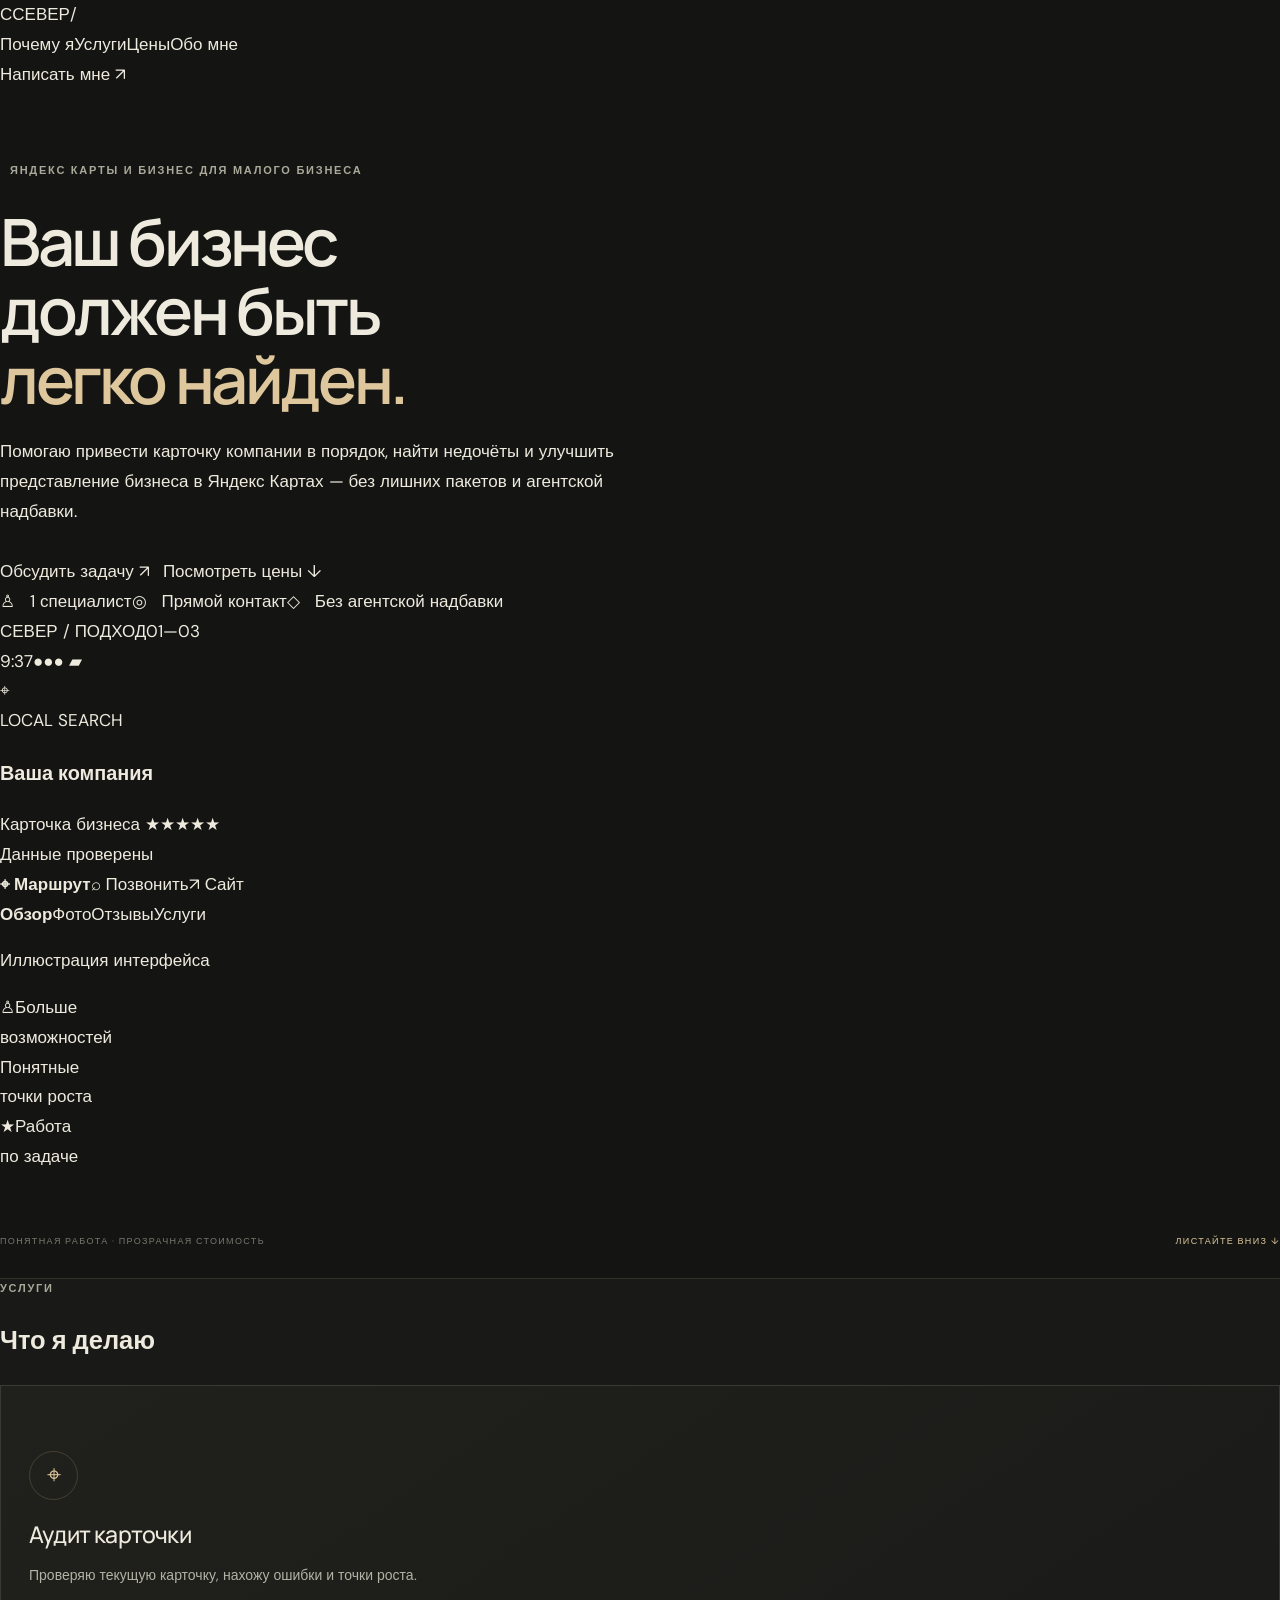
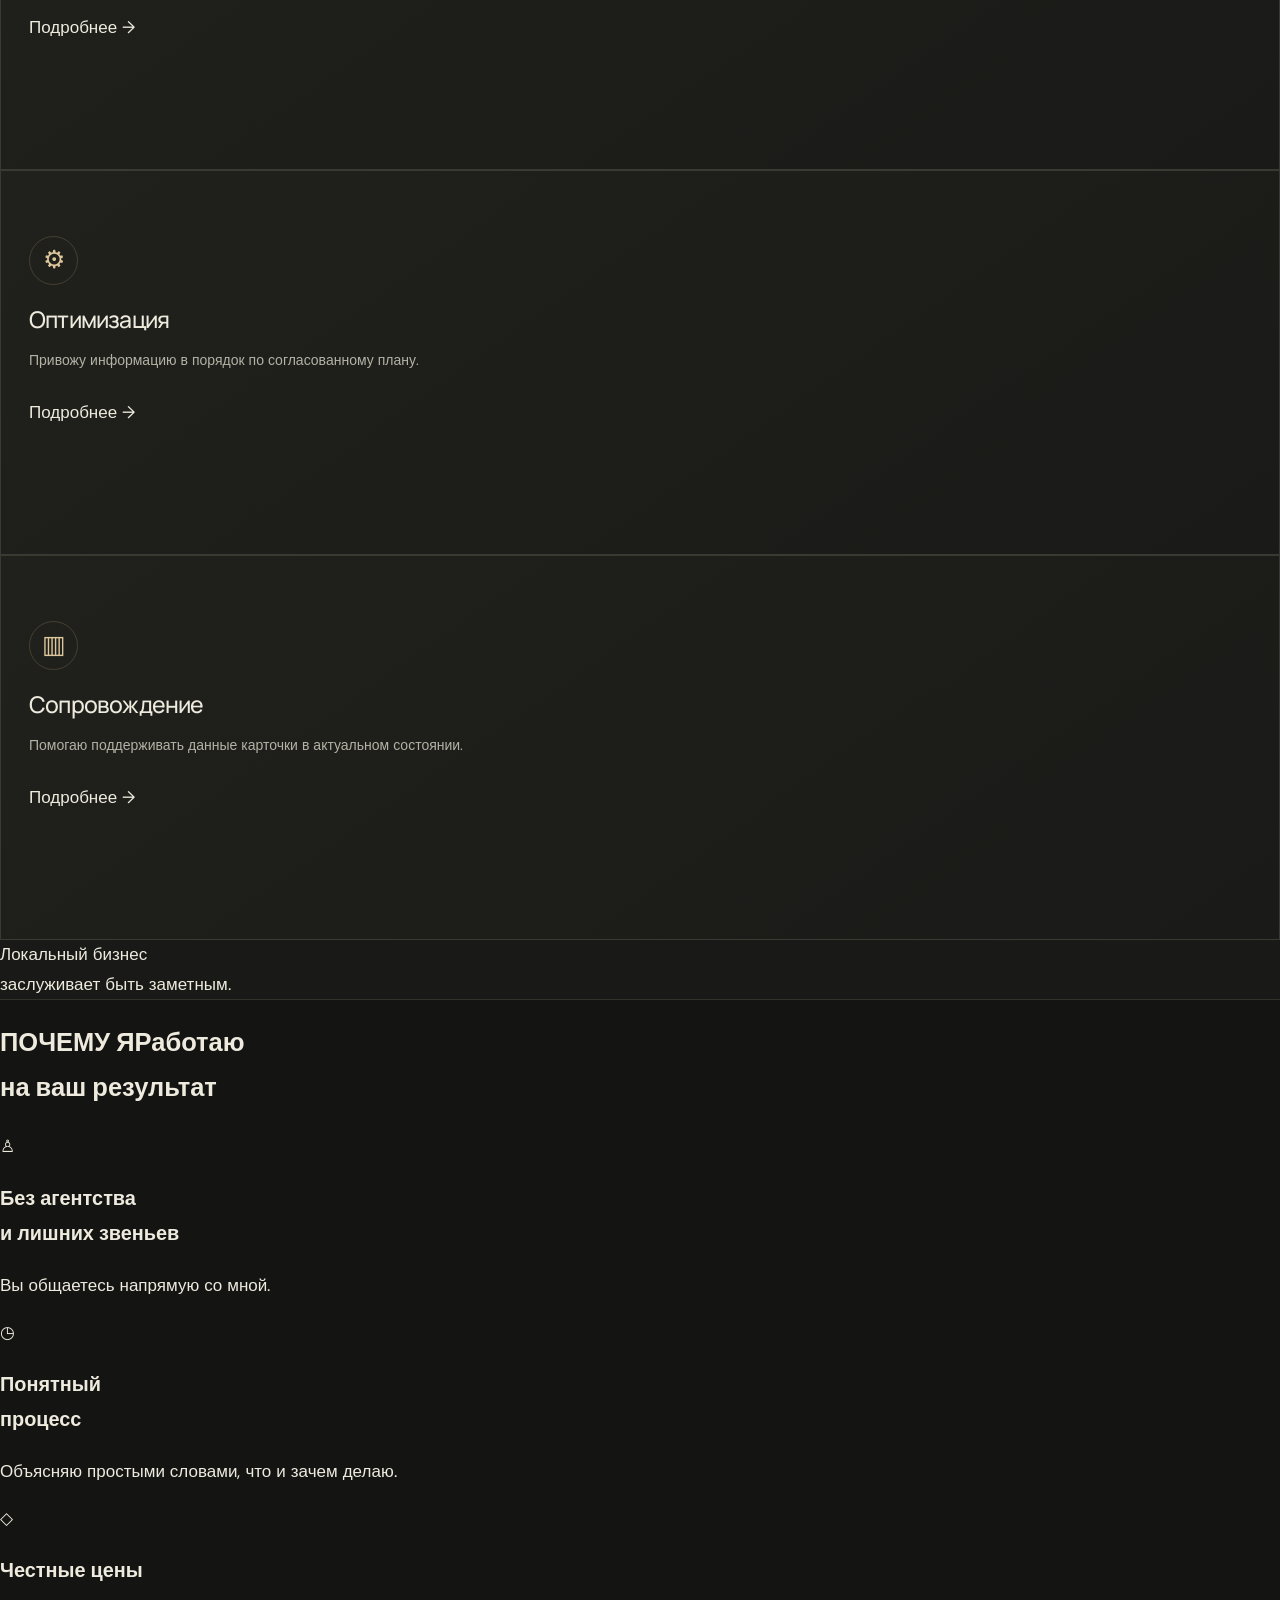
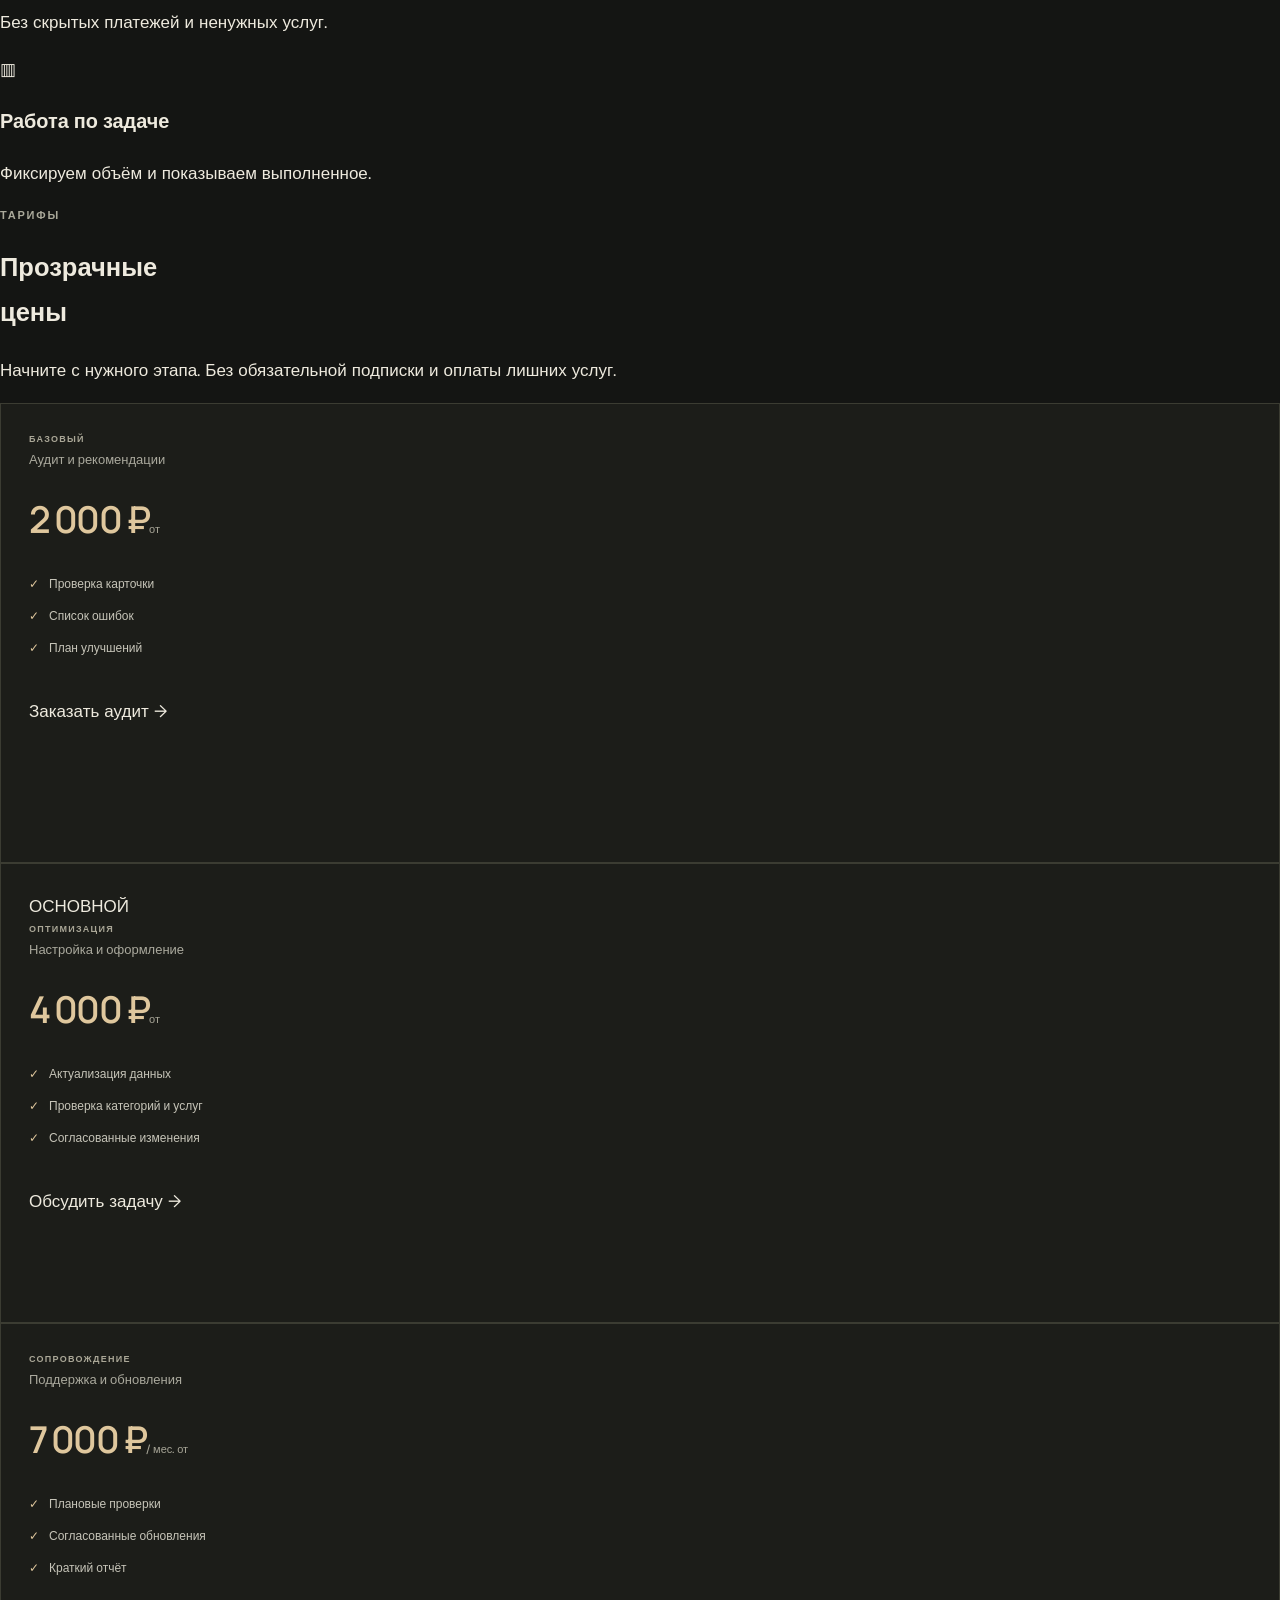
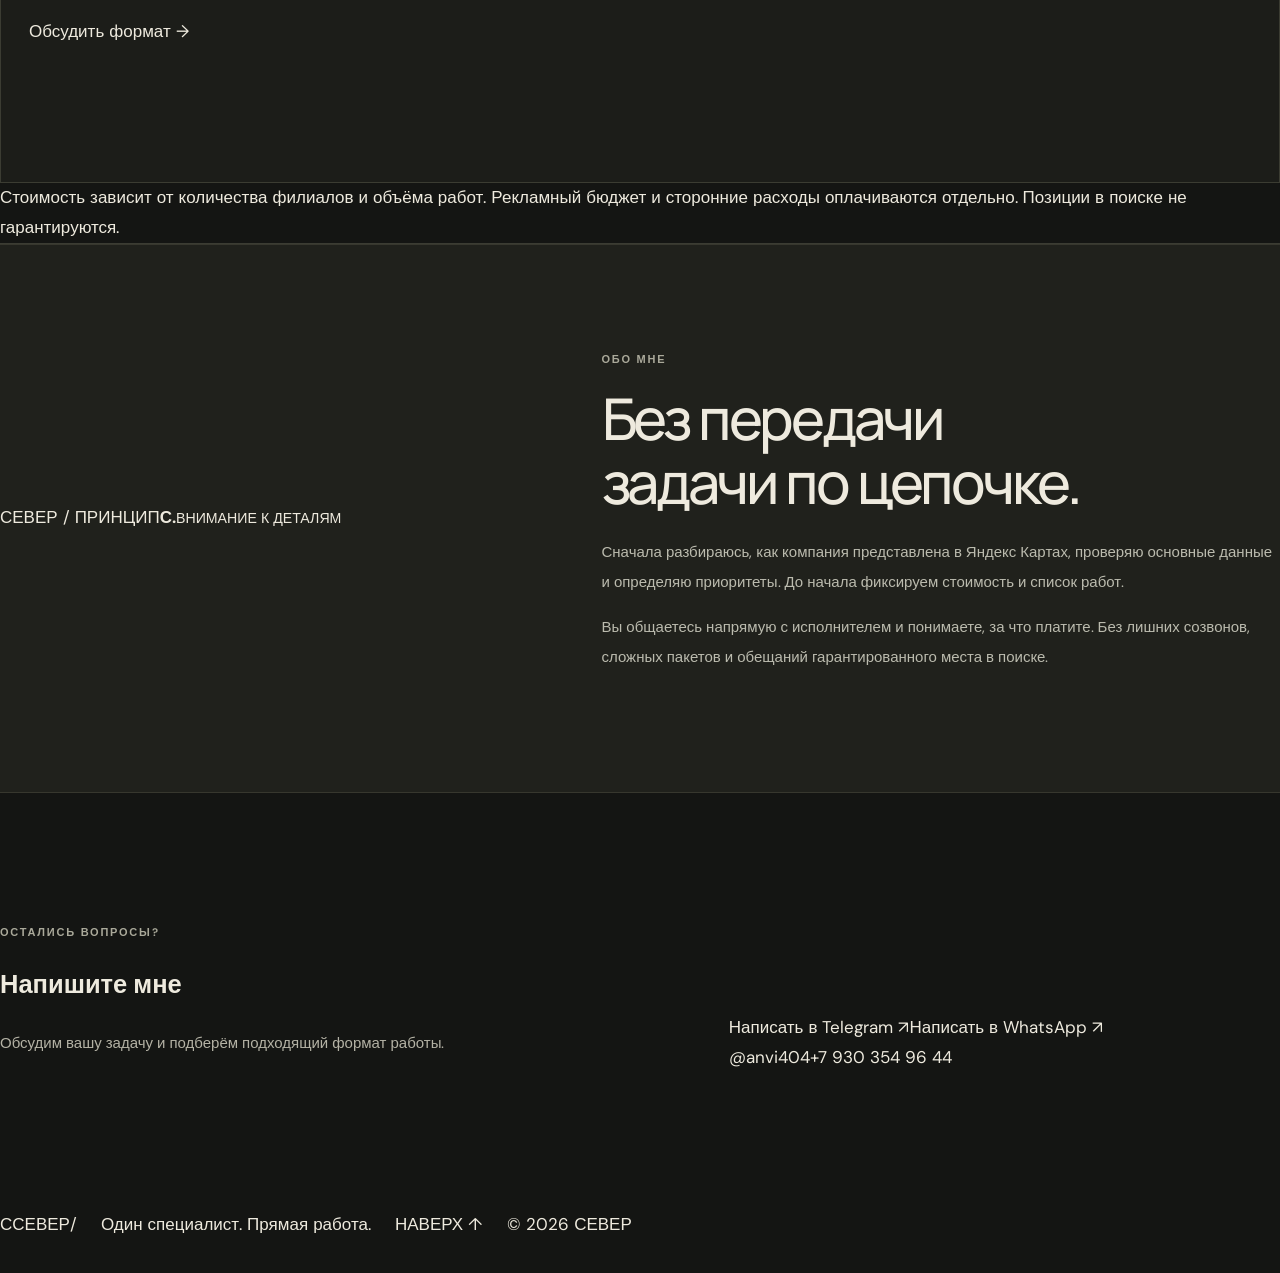
==== commit 497c82c3: "Publish exact reference-inspired design as GitHub Pages homepage" ====
--- a/index.html
+++ b/index.html
@@ -1,97 +1,40 @@
 <!doctype html>
-<html lang="ru">
-<head>
-  <meta charset="utf-8">
-  <meta name="viewport" content="width=device-width, initial-scale=1">
-  <meta name="theme-color" content="#141513">
-  <meta name="description" content="Яндекс Карты и Бизнес: аудит, оптимизация карточки и сопровождение напрямую со специалистом. Понятные задачи, прозрачная стоимость, без агентской надбавки.">
-  <title>СЕВЕР — Яндекс Карты и Бизнес</title>
-  <link rel="icon" href="assets/favicon.svg" type="image/svg+xml">
-  <link rel="preconnect" href="https://fonts.googleapis.com">
-  <link rel="preconnect" href="https://fonts.gstatic.com" crossorigin>
-  <link href="https://fonts.googleapis.com/css2?family=DM+Sans:wght@400;500;600;700&family=Manrope:wght@400;500;600;700;800&display=swap" rel="stylesheet">
-  <link rel="stylesheet" href="styles.css">
-</head>
-<body>
-<header class="site-header">
-  <a class="brand" href="#top" aria-label="Север — на главную"><span class="brand-mark">С</span><span>СЕВЕР<span class="brand-dot">.</span></span></a>
-  <nav class="desktop-nav" aria-label="Главное меню"><a href="#approach">Подход</a><a href="#services">Услуги</a><a href="#prices">Стоимость</a><a href="#about">О специалисте</a></nav>
-  <a class="header-cta" href="https://t.me/anvi404" target="_blank" rel="noopener noreferrer">Обсудить задачу <span>↗</span></a>
-  <button class="menu-toggle" aria-label="Открыть меню" aria-expanded="false"><span></span><span></span></button>
-</header>
+<html lang="ru"><head>
+<meta charset="utf-8"><meta name="viewport" content="width=device-width, initial-scale=1">
+<meta name="theme-color" content="#10100f"><meta name="description" content="СЕВЕР — аудит и оптимизация Яндекс Карт и Бизнеса напрямую со специалистом.">
+<title>СЕВЕР — Яндекс Карты и Бизнес</title>
+<link rel="preconnect" href="https://fonts.googleapis.com"><link rel="preconnect" href="https://fonts.gstatic.com" crossorigin>
+<link href="https://fonts.googleapis.com/css2?family=DM+Sans:wght@400;500;600;700&family=Manrope:wght@400;500;600;700;800&display=swap" rel="stylesheet"><link rel="stylesheet" href="styles.css">
+</head><body>
+<header class="header"><div class="wrap header-inner">
+<a class="logo" href="#top"><span class="logo-symbol">С</span><span class="logo-word">СЕВЕР<span>/</span></span></a>
+<button class="menu-toggle" aria-label="Открыть меню" aria-expanded="false"><span></span><span></span></button>
+<nav class="nav"><a href="#why">Почему я</a><a href="#services">Услуги</a><a href="#prices">Цены</a><a href="#about">Обо мне</a></nav>
+<a class="btn btn-gold btn-header" href="https://t.me/anvi404" target="_blank" rel="noopener noreferrer">Написать мне <span>↗</span></a>
+</div></header>
 <main id="top">
-  <section class="hero section-wrap">
-    <div class="hero-copy">
-      <div class="eyebrow"><span class="status-dot"></span> ЛОКАЛЬНОЕ ПРОДВИЖЕНИЕ · ЯНДЕКС КАРТЫ И БИЗНЕС</div>
-      <h1>Видимость<br><em>без лишних звеньев.</em></h1>
-      <p class="hero-lead">Помогаю локальному бизнесу привести карточку в порядок, обнаружить точки роста и понять, какие действия действительно нужны — без лишних пакетов и агентской надбавки.</p>
-      <div class="hero-actions">
-        <a class="button button-primary" href="https://t.me/anvi404" target="_blank" rel="noopener noreferrer">Обсудить задачу <span>↗</span></a>
-        <a class="button button-secondary" href="#services">Изучить услуги <span>↓</span></a>
-      </div>
-      <div class="hero-note"><span>01</span><i></i> Работа напрямую <i></i> Стоимость до старта <i></i> Без обещаний «топа за 3 дня»</div>
-    </div>
-    <div class="hero-art" aria-label="Декоративная иллюстрация локального поиска">
-      <div class="art-kicker"><span>SEVER / LOCAL</span><span>ПОДХОД · 01—03</span></div>
-      <div class="orbit orbit-large"></div><div class="orbit orbit-small"></div>
-      <div class="art-monogram">С<span>.</span></div>
-      <div class="art-pin"><span>↗</span></div>
-      <div class="art-bottom"><span class="art-index">ПРЯМАЯ РАБОТА</span><strong>Один специалист.<br>Без лишних звеньев.</strong></div>
-      <div class="art-coordinate"></div>
-    </div>
-    <div class="hero-bottom"><span>ДЛЯ КОМПАНИЙ, КОТОРЫМ ВАЖНО БЫТЬ НАЙДЕННЫМИ</span><a href="#approach">УЗНАТЬ ПОДХОД ↓</a></div>
-  </section>
-
-  <section class="marquee-strip" aria-label="Принципы работы"><div>ПОНЯТНАЯ ЗАДАЧА <span>✳</span> ПРЯМОЕ ОБЩЕНИЕ <span>✳</span> ЧЕСТНАЯ СТОИМОСТЬ <span>✳</span> ПОНЯТНАЯ ЗАДАЧА <span>✳</span> ПРЯМОЕ ОБЩЕНИЕ <span>✳</span> ЧЕСТНАЯ СТОИМОСТЬ <span>✳</span></div></section>
-
-  <section class="approach section-wrap section-pad" id="approach">
-    <div class="section-kicker"><span>01</span> / ПРИНЦИП РАБОТЫ</div>
-    <div class="approach-grid">
-      <div><h2>Не оплачивайте<br>лишние <em>звенья.</em></h2><p class="section-intro">Для одной конкретной задачи не всегда нужна большая команда. Вы напрямую работаете со мной — от первого сообщения до передачи результата.</p></div>
-      <div class="approach-list">
-        <article><span>А</span><div><h3>Один контакт</h3><p>Не передаю вашу задачу между менеджером, аккаунтом и исполнителем.</p></div></article>
-        <article><span>Б</span><div><h3>Понятный объём</h3><p>До начала фиксируем список работ, сроки и стоимость.</p></div></article>
-        <article><span>В</span><div><h3>Видимый результат работы</h3><p>Показываю, что проверено, что изменено и что стоит делать дальше.</p></div></article>
-      </div>
-    </div>
-  </section>
-
-  <section class="services-section" id="services">
-    <div class="section-wrap section-pad">
-      <div class="section-heading"><div><div class="section-kicker"><span>02</span> / УСЛУГИ</div><h2>Ничего лишнего.<br><em>Только по задаче.</em></h2></div><p>Можно начать с небольшого аудита и подключать следующие этапы, только когда они действительно нужны.</p></div>
-      <div class="services-grid">
-        <article class="service-card"><div class="service-top"><span>01</span><span>РАЗОБРАТЬСЯ</span></div><div class="service-icon">⌕</div><h3>Аудит карточки</h3><p>Проверю ключевые данные, категории, услуги, фотографии, ссылки и заметные недочёты. Передам список приоритетных рекомендаций.</p><div class="service-bottom"><strong>от 2 000 ₽</strong><a href="#prices" aria-label="Стоимость аудита">↗</a></div></article>
-        <article class="service-card service-card-featured"><div class="service-top"><span>02</span><span>ПРИВЕСТИ В ПОРЯДОК</span></div><div class="service-icon">↗</div><h3>Оптимизация карточки</h3><p>Актуализирую согласованные данные, проверю категории и услуги, помогу выстроить содержательную и понятную карточку компании.</p><div class="service-bottom"><strong>от 4 000 ₽</strong><a href="#prices" aria-label="Стоимость оптимизации">↗</a></div></article>
-        <article class="service-card"><div class="service-top"><span>03</span><span>ПОДДЕРЖИВАТЬ</span></div><div class="service-icon">↻</div><h3>Сопровождение</h3><p>Плановые проверки и согласованные обновления, чтобы информация о компании оставалась актуальной.</p><div class="service-bottom"><strong>от 7 000 ₽ / мес.</strong><a href="#prices" aria-label="Стоимость сопровождения">↗</a></div></article>
-      </div>
-      <p class="section-footnote">Настройку рекламных кампаний не включаю в эти услуги: рекламные задачи обсуждаются отдельно после уточнения состава работ.</p>
-    </div>
-  </section>
-
-  <section class="about-section" id="about">
-    <div class="section-wrap about-layout">
-      <div class="about-graphic"><span class="about-graphic-label">СЕВЕР / ПОДХОД</span><div class="about-graphic-letter">С</div><div class="about-graphic-ring"></div><span class="about-graphic-foot">ВНИМАНИЕ К ДЕТАЛЯМ</span></div>
-      <div class="about-copy"><div class="section-kicker"><span>03</span> / КАК Я РАБОТАЮ</div><h2>Вникаю в задачу.<br><em>Делаю по делу.</em></h2><p>Не начинаю с продажи большого пакета услуг. Сначала разбираюсь, как компания представлена в Яндекс Картах, проверяю основные данные и нахожу точки, которые можно улучшить.</p><p>Затем согласую приоритеты, стоимость и сроки. Вы общаетесь напрямую со мной, понимаете, за что платите, и получаете список выполненных работ и следующих шагов — без лишних созвонов и передачи задачи по цепочке.</p><div class="proof-pills"><span>Проверка карточки</span><span>Понятный план</span><span>Работа напрямую</span></div></div>
-    </div>
-  </section>
-
-  <section class="pricing-section" id="prices">
-    <div class="section-wrap section-pad">
-      <div class="section-heading"><div><div class="section-kicker"><span>04</span> / СТОИМОСТЬ</div><h2>Начните с малого.<br><em>Решайте поэтапно.</em></h2></div><p>Без обязательной подписки и большого договора ради одной задачи. Цена зависит от количества филиалов и реального объёма работ.</p></div>
-      <div class="pricing-grid">
-        <article class="price-card"><div class="price-label">ШАГ 01 / ДИАГНОСТИКА</div><h3>Аудит карточки</h3><div class="price">2 000 <small>₽ от</small></div><p>Чтобы понять, что стоит исправить в первую очередь.</p><ul><li>Проверка основных данных</li><li>Список заметных недочётов</li><li>Приоритетные рекомендации</li></ul><a class="button button-secondary" href="https://t.me/anvi404" target="_blank" rel="noopener noreferrer">Заказать аудит <span>↗</span></a></article>
-        <article class="price-card price-card-featured"><div class="price-label">ШАГ 02 / РЕШЕНИЕ</div><h3>Оптимизация</h3><div class="price">4 000 <small>₽ от</small></div><p>Чтобы привести профиль в порядок по согласованному плану.</p><ul><li>Актуализация данных</li><li>Проверка категорий и услуг</li><li>Согласованный список изменений</li></ul><a class="button button-primary" href="https://t.me/anvi404" target="_blank" rel="noopener noreferrer">Обсудить задачу <span>↗</span></a></article>
-        <article class="price-card"><div class="price-label">ШАГ 03 / ПОДДЕРЖКА</div><h3>Сопровождение</h3><div class="price">7 000 <small>₽ / мес. от</small></div><p>Для регулярных обновлений и контроля актуальности.</p><ul><li>Плановые проверки</li><li>Согласованные изменения</li><li>Краткий отчёт о работах</li></ul><a class="button button-secondary" href="https://t.me/anvi404" target="_blank" rel="noopener noreferrer">Обсудить формат <span>↗</span></a></article>
-      </div>
-      <p class="section-footnote">Точная стоимость согласуется до старта. Рекламный бюджет и сторонние расходы оплачиваются отдельно. Позиции в поиске не гарантируются.</p>
-    </div>
-  </section>
-
-  <section class="contact-section section-wrap" id="contact">
-    <div class="contact-panel"><div class="contact-index">05 / СВЯЗАТЬСЯ</div><div class="contact-layout"><div><h2>Есть задача?<br><em>Начнём с неё.</em></h2><p>Пришлите ссылку на карточку компании и коротко опишите, что хотите улучшить. Я помогу выбрать подходящий формат работы.</p></div><div class="contact-actions"><a class="button button-primary" href="https://t.me/anvi404" target="_blank" rel="noopener noreferrer">Написать в Telegram <span>↗</span></a><a class="button button-secondary" href="https://wa.me/79303549644" target="_blank" rel="noopener noreferrer">Написать в WhatsApp <span>↗</span></a><div class="contact-details"><span>@anvi404</span><span>+7 930 354 96 44</span></div></div></div><div class="contact-watermark">СЕВЕР</div></div>
-  </section>
-</main>
-<footer class="site-footer"><div class="section-wrap footer-inner"><a class="brand" href="#top"><span class="brand-mark">С</span><span>СЕВЕР<span class="brand-dot">.</span></span></a><span class="footer-note">Один специалист. Прямая работа.</span><a href="#top" class="back-top">НАВЕРХ ↑</a><span class="copyright">© <span id="year"></span> СЕВЕР</span></div></footer>
-<script src="script.js"></script>
-</body>
-</html>+<section class="hero"><div class="wrap hero-grid">
+<div class="hero-copy"><div class="eyebrow"><span></span> ЯНДЕКС КАРТЫ И БИЗНЕС ДЛЯ МАЛОГО БИЗНЕСА</div>
+<h1>Ваш бизнес<br>должен быть<br><em>легко найден.</em></h1>
+<p>Помогаю привести карточку компании в порядок, найти недочёты и улучшить представление бизнеса в Яндекс Картах — без лишних пакетов и агентской надбавки.</p>
+<div class="hero-actions"><a class="btn btn-gold" href="https://t.me/anvi404" target="_blank" rel="noopener noreferrer">Обсудить задачу <span>↗</span></a><a class="btn btn-ghost" href="#prices">Посмотреть цены <span>↓</span></a></div>
+<div class="hero-meta"><span>♙ &nbsp; 1 специалист</span><span>◎ &nbsp; Прямой контакт</span><span>◇ &nbsp; Без агентской надбавки</span></div></div>
+<div class="hero-visual"><div class="city-glow"></div><div class="city-grid"></div><div class="visual-caption"><span>СЕВЕР / ПОДХОД</span><span>01—03</span></div>
+<div class="phone"><div class="phone-island"></div><div class="phone-status"><span>9:37</span><span>●●● ▰</span></div>
+<div class="phone-map"><div class="map-block block-a"></div><div class="map-block block-b"></div><div class="map-block block-c"></div><div class="map-street st-a"></div><div class="map-street st-b"></div><div class="map-street st-c"></div><div class="phone-pin"><span>⌖</span></div><span class="map-small-label">LOCAL SEARCH</span></div>
+<div class="phone-info"><h3>Ваша компания</h3><div class="rating">Карточка бизнеса <span>★★★★★</span></div><div class="open-line"><i></i> Данные проверены</div><div class="phone-actions"><b>⌖ Маршрут</b><span>⌕ Позвонить</span><span>↗ Сайт</span></div><div class="phone-tabs"><b>Обзор</b><span>Фото</span><span>Отзывы</span><span>Услуги</span></div><div class="photo-row"><div></div><div></div><div></div></div><p class="phone-disclaimer">Иллюстрация интерфейса</p></div></div>
+<div class="float-card float-clients"><span class="float-icon">♙</span><span>Больше<br>возможностей</span></div><div class="float-card float-growth"><span class="bars"><i></i><i></i><i></i></span><span>Понятные<br>точки роста</span></div><div class="float-card float-result"><span>★</span><span>Работа<br>по задаче</span></div></div>
+<div class="hero-bottom"><span>ПОНЯТНАЯ РАБОТА · ПРОЗРАЧНАЯ СТОИМОСТЬ</span><a href="#services">ЛИСТАЙТЕ ВНИЗ ↓</a></div></div></section>
+<section class="services-section" id="services"><div class="wrap services-layout"><div class="services-left"><div class="section-kicker">УСЛУГИ</div><h2>Что я делаю</h2><div class="service-cards">
+<article class="service-card"><span class="service-icon">⌖</span><h3>Аудит карточки</h3><p>Проверяю текущую карточку, нахожу ошибки и точки роста.</p><a href="#prices">Подробнее <span>→</span></a></article>
+<article class="service-card"><span class="service-icon">⚙</span><h3>Оптимизация</h3><p>Привожу информацию в порядок по согласованному плану.</p><a href="#prices">Подробнее <span>→</span></a></article>
+<article class="service-card"><span class="service-icon">▥</span><h3>Сопровождение</h3><p>Помогаю поддерживать данные карточки в актуальном состоянии.</p><a href="#prices">Подробнее <span>→</span></a></article>
+</div></div><div class="services-photo"><div class="photo-window window-one"></div><div class="photo-window window-two"></div><div class="photo-window window-three"></div><div class="services-photo-caption">Локальный бизнес<br>заслуживает быть заметным.<span></span></div></div></div></section>
+<section class="why-strip" id="why"><div class="wrap why-layout"><h2><span>ПОЧЕМУ Я</span>Работаю<br>на ваш результат</h2><div class="why-item"><span class="why-icon">♙</span><h3>Без агентства<br>и лишних звеньев</h3><p>Вы общаетесь напрямую со мной.</p></div><div class="why-item"><span class="why-icon">◷</span><h3>Понятный<br>процесс</h3><p>Объясняю простыми словами, что и зачем делаю.</p></div><div class="why-item"><span class="why-icon">◇</span><h3>Честные цены</h3><p>Без скрытых платежей и ненужных услуг.</p></div><div class="why-item"><span class="why-icon">▥</span><h3>Работа по задаче</h3><p>Фиксируем объём и показываем выполненное.</p></div></div></section>
+<section class="pricing-section" id="prices"><div class="wrap pricing-layout"><div class="pricing-intro"><div class="section-kicker">ТАРИФЫ</div><h2>Прозрачные<br>цены</h2><p>Начните с нужного этапа. Без обязательной подписки и оплаты лишних услуг.</p></div><div class="price-cards">
+<article class="price-card"><span class="price-label">БАЗОВЫЙ</span><p class="price-desc">Аудит и рекомендации</p><div class="price">2 000 ₽<small>от</small></div><ul><li>Проверка карточки</li><li>Список ошибок</li><li>План улучшений</li></ul><a class="btn btn-outline" href="https://t.me/anvi404" target="_blank" rel="noopener noreferrer">Заказать аудит <span>→</span></a></article>
+<article class="price-card price-featured"><span class="popular">ОСНОВНОЙ</span><span class="price-label">ОПТИМИЗАЦИЯ</span><p class="price-desc">Настройка и оформление</p><div class="price">4 000 ₽<small>от</small></div><ul><li>Актуализация данных</li><li>Проверка категорий и услуг</li><li>Согласованные изменения</li></ul><a class="btn btn-gold" href="https://t.me/anvi404" target="_blank" rel="noopener noreferrer">Обсудить задачу <span>→</span></a></article>
+<article class="price-card"><span class="price-label">СОПРОВОЖДЕНИЕ</span><p class="price-desc">Поддержка и обновления</p><div class="price">7 000 ₽<small>/ мес. от</small></div><ul><li>Плановые проверки</li><li>Согласованные обновления</li><li>Краткий отчёт</li></ul><a class="btn btn-outline" href="https://t.me/anvi404" target="_blank" rel="noopener noreferrer">Обсудить формат <span>→</span></a></article></div></div><div class="wrap pricing-note">Стоимость зависит от количества филиалов и объёма работ. Рекламный бюджет и сторонние расходы оплачиваются отдельно. Позиции в поиске не гарантируются.</div></section>
+<section class="about-section" id="about"><div class="wrap about-layout"><div class="about-mark"><span>СЕВЕР / ПРИНЦИП</span><b>С<span>.</span></b><small>ВНИМАНИЕ К ДЕТАЛЯМ</small></div><div class="about-copy"><div class="section-kicker">ОБО МНЕ</div><h2>Без передачи<br>задачи по цепочке.</h2><p>Сначала разбираюсь, как компания представлена в Яндекс Картах, проверяю основные данные и определяю приоритеты. До начала фиксируем стоимость и список работ.</p><p>Вы общаетесь напрямую с исполнителем и понимаете, за что платите. Без лишних созвонов, сложных пакетов и обещаний гарантированного места в поиске.</p></div></div></section>
+<section class="contact-section"><div class="wrap contact-layout"><div><div class="section-kicker">ОСТАЛИСЬ ВОПРОСЫ?</div><h2>Напишите мне</h2><p>Обсудим вашу задачу и подберём подходящий формат работы.</p></div><div class="contact-buttons"><a class="btn btn-gold" href="https://t.me/anvi404" target="_blank" rel="noopener noreferrer">Написать в Telegram ↗</a><a class="btn btn-outline" href="https://wa.me/79303549644" target="_blank" rel="noopener noreferrer">Написать в WhatsApp ↗</a><div class="contact-social"><span>@anvi404</span><span>+7 930 354 96 44</span></div></div></div></section>
+</main><footer class="footer"><div class="wrap footer-inner"><a class="logo" href="#top"><span class="logo-symbol">С</span><span class="logo-word">СЕВЕР<span>/</span></span></a><span>Один специалист. Прямая работа.</span><a href="#top">НАВЕРХ ↑</a><span>© <span id="year"></span> СЕВЕР</span></div></footer><script src="script.js"></script></body></html>
--- a/styles.css
+++ b/styles.css
@@ -210,3 +210,79 @@
  .copyright{grid-column:span 2;padding:13px 0 0;border-left:0;border-top:1px solid var(--line)}
 }
 @media(prefers-reduced-motion:reduce){html{scroll-behavior:auto}*,*:before,*:after{transition:none!important;transform:none!important}}
+
+
+/* Hero layout correction: balanced premium two-column composition */
+.hero {
+  grid-template-columns: minmax(0, 1.04fr) minmax(390px, .96fr);
+  align-items: center;
+  gap: clamp(32px, 4vw, 58px);
+  min-height: 650px;
+  padding-top: 72px;
+  padding-bottom: 106px;
+}
+.hero-copy { min-width: 0; padding-bottom: 0; }
+.hero h1 {
+  max-width: 680px;
+  font-size: clamp(48px, 5.1vw, 72px);
+  line-height: 1.06;
+  letter-spacing: -.052em;
+  overflow-wrap: normal;
+  word-break: normal;
+}
+.hero-lead { max-width: 590px; font-size: 18px; line-height: 1.78; }
+.hero-art {
+  width: 100%;
+  min-width: 0;
+  height: 460px;
+  padding: 26px 27px;
+  align-self: center;
+}
+.art-monogram {
+  font-size: clamp(130px, 13vw, 184px);
+  max-width: 100%;
+}
+.art-bottom { max-width: 78%; }
+.art-bottom strong { font-size: clamp(19px, 2vw, 25px); }
+.art-pin { z-index: 2; }
+.art-coordinate { display:none; }
+.hero-bottom { bottom: 28px; }
+.hero-bottom span { max-width: 75%; }
+@media(max-width:1050px) and (min-width:681px) {
+  .hero {
+    grid-template-columns: minmax(0, 1fr) minmax(300px, .85fr);
+    gap: 28px;
+    min-height: 600px;
+  }
+  .hero h1 { font-size: clamp(43px, 5.2vw, 58px); }
+  .hero-art { height: 400px; padding: 21px; }
+  .art-monogram { font-size: clamp(118px, 13vw, 155px); }
+  .art-kicker { font-size: 8px; letter-spacing: .1em; }
+  .art-bottom strong { font-size: 19px; }
+  .hero-note { gap: 7px; }
+}
+@media(max-width:680px) {
+  .hero {
+    display:flex;
+    flex-direction:column;
+    align-items:stretch;
+    gap:29px;
+    padding-top:46px;
+    padding-bottom:85px;
+  }
+  .hero-copy { width:100%; }
+  .hero h1 {
+    max-width: 100%;
+    font-size:clamp(40px, 10.3vw, 56px);
+    line-height:1.08;
+    letter-spacing:-.045em;
+  }
+  .hero-lead { font-size:16px; line-height:1.78; }
+  .hero-art { width:100%; height:330px; min-height:330px; padding:19px; }
+  .art-monogram { font-size:clamp(120px, 38vw, 160px); }
+  .orbit-large { width:min(280px, 80vw); height:min(280px, 80vw); }
+  .orbit-small { width:min(190px, 58vw); height:min(190px, 58vw); }
+  .art-bottom { max-width:88%; }
+  .art-bottom strong { font-size:19px; }
+  .hero-bottom { bottom:19px; align-items:flex-end; font-size:7px; }
+}
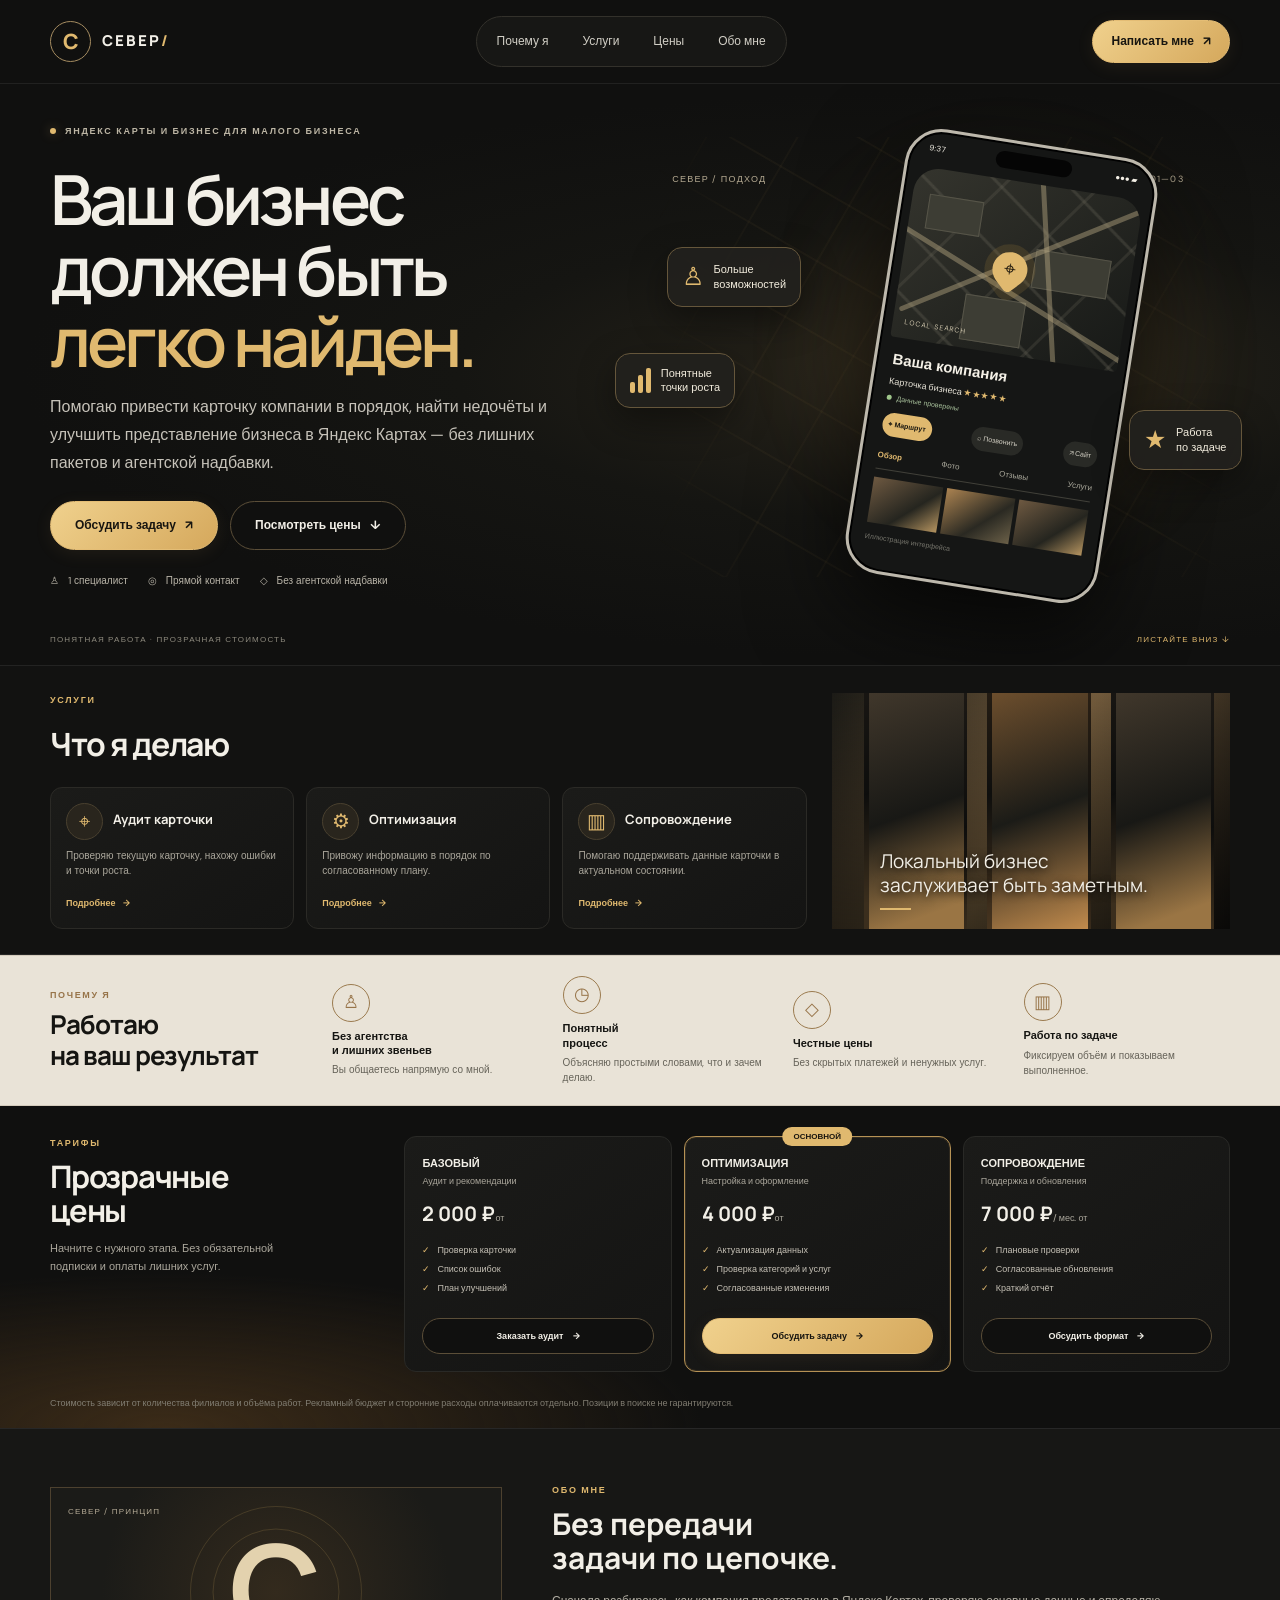
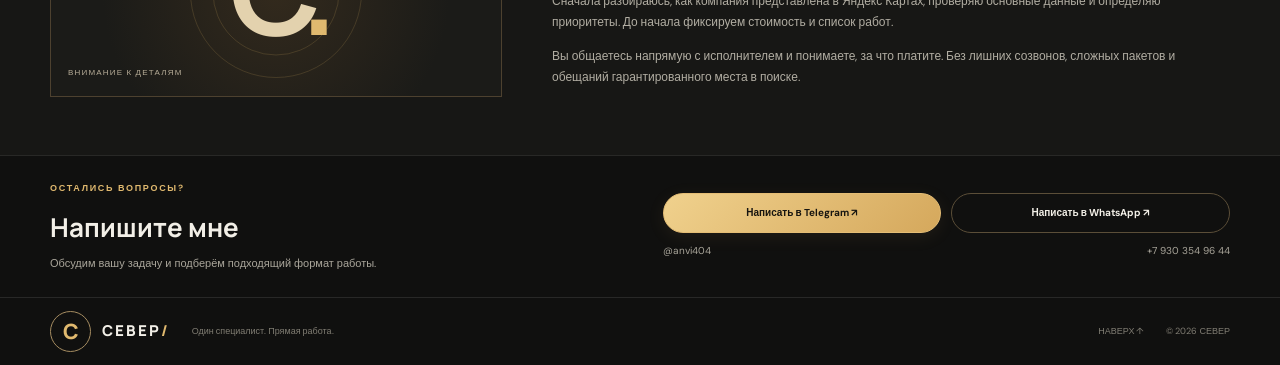
==== commit a482e76f: "Use supplied premium reference layout on public homepage" ====
--- a/index.html
+++ b/index.html
@@ -1,5 +1,6 @@
 <!doctype html>
-<html lang="ru"><head>
+<html lang="ru">
+<head>
 <meta charset="utf-8"><meta name="viewport" content="width=device-width, initial-scale=1">
 <meta name="theme-color" content="#10100f"><meta name="description" content="СЕВЕР — аудит и оптимизация Яндекс Карт и Бизнеса напрямую со специалистом.">
 <title>СЕВЕР — Яндекс Карты и Бизнес</title>
--- a/styles.css
+++ b/styles.css
@@ -1,288 +1,22 @@
 *{box-sizing:border-box}
-:root{
-  --bg:#141513;--panel:#1b1d19;--panel-soft:#20221d;--ink:#eeeade;--muted:#aaa99d;--line:#3b3c33;
-  --gold:#c6a875;--gold-light:#dfc79d;--olive:#a4a58a;--max:1180px
-}
-html{scroll-behavior:smooth;scroll-padding-top:110px}
-body{margin:0;background:var(--bg);color:var(--ink);font-family:"DM Sans",Arial,sans-serif;font-size:17px;line-height:1.75;-webkit-font-smoothing:antialiased}
-a{color:inherit;text-decoration:none}button{font:inherit}.section-wrap{width:min(var(--max),calc(100% - 72px));margin-inline:auto}
-.site-header{height:104px;display:flex;align-items:center;justify-content:space-between;width:min(var(--max),calc(100% - 72px));margin:auto;border-bottom:1px solid var(--line);position:relative;z-index:10;gap:28px}
-.brand{display:inline-flex;align-items:center;gap:13px;font-family:Manrope,Arial,sans-serif;font-size:15px;letter-spacing:.19em;font-weight:800;white-space:nowrap}
-.brand-mark{width:42px;height:42px;display:grid;place-items:center;border:1px solid #77705e;color:var(--gold-light);border-radius:50%;font-size:22px;letter-spacing:0;font-weight:700}
-.brand-dot{color:var(--gold)}
-.desktop-nav{display:flex;align-items:center;gap:4px;padding:6px;border:1px solid #36372f;border-radius:999px;background:#191a17;color:#c6c4b8;font-size:13px}
-.desktop-nav a{display:inline-flex;align-items:center;min-height:43px;padding:0 17px;border-radius:999px;transition:background .2s,color .2s}
-.desktop-nav a:hover{background:#303129;color:var(--gold-light)}
-.header-cta{min-height:49px;padding:0 18px;display:inline-flex;align-items:center;justify-content:center;gap:8px;border:1px solid #857253;border-radius:999px;color:var(--gold-light);font-size:13px;font-weight:700;white-space:nowrap;transition:background .2s,color .2s,border .2s}
-.header-cta:hover{background:var(--gold);border-color:var(--gold);color:#171813}
-.menu-toggle{display:none;background:none;border:1px solid var(--line);border-radius:50%;width:42px;height:42px;align-items:center;justify-content:center;flex-direction:column;gap:5px;color:var(--ink)}
-.menu-toggle span{height:1.5px;width:17px;background:var(--ink);display:block}
-.hero{min-height:680px;display:grid;grid-template-columns:1.05fr .95fr;align-items:center;position:relative;padding-top:62px;padding-bottom:95px;gap:44px}
-.hero-copy{position:relative;z-index:2;padding-bottom:10px}
-.eyebrow,.section-kicker{font-size:11px;letter-spacing:.16em;color:#aaa99a;font-weight:700;display:flex;align-items:center;gap:10px;text-transform:uppercase}
-.status-dot{width:6px;height:6px;border-radius:50%;background:var(--gold);box-shadow:0 0 12px #c6a87555}
-.hero h1{font-family:Manrope,Arial,sans-serif;font-size:clamp(48px,5.4vw,75px);line-height:1.08;letter-spacing:-.055em;margin:26px 0 23px;font-weight:600}
-.hero h1 em,.section-heading h2 em,.approach h2 em,.about-copy h2 em,.contact-panel h2 em{font-style:normal;color:var(--gold-light)}
-.hero-lead{max-width:570px;color:#c0bfb3;font-size:19px;line-height:1.82}
-.hero-actions{display:flex;gap:13px;flex-wrap:wrap;margin-top:31px}
-.button{min-height:58px;padding:16px 24px;gap:6px;display:inline-flex;align-items:center;justify-content:center;border-radius:999px;font-weight:700;font-size:14px;transition:transform .2s,background .2s,border .2s,color .2s;letter-spacing:.005em}
-.button:hover{transform:translateY(-2px)}
-.button span{margin-left:7px;font-size:16px}
-.button-primary{background:var(--gold);color:#191a16;border:1px solid var(--gold);box-shadow:0 5px 22px #c6a87517}
-.button-primary:hover{background:var(--gold-light);border-color:var(--gold-light)}
-.button-secondary{border:1px solid #565449;color:var(--ink);background:transparent}
-.button-secondary:hover{border-color:var(--gold);color:var(--gold-light);background:#c6a8750b}
-.hero-note{display:flex;align-items:center;gap:11px;flex-wrap:wrap;color:#8b8b80;font-size:11px;margin-top:37px}
-.hero-note>span:first-child{color:var(--gold);font-family:Manrope,Arial,sans-serif}
-.hero-note i{width:3px;height:3px;background:#6c6b60;border-radius:50%;display:block}
-.hero-art{height:490px;position:relative;overflow:hidden;border:1px solid #4a4639;background:radial-gradient(ellipse at 45% 38%,#2b2a22 0%,#1c1d19 44%,#171815 78%);display:flex;flex-direction:column;justify-content:space-between;padding:25px 28px}
-.hero-art:before{content:"";position:absolute;inset:12px;border:1px solid #d0b78319;pointer-events:none}
-.art-kicker{display:flex;justify-content:space-between;gap:10px;position:relative;color:#999789;font-size:9px;letter-spacing:.14em}
-.orbit{position:absolute;border:1px solid #c6a87533;border-radius:50%;left:50%;top:45%;transform:translate(-50%,-50%)}
-.orbit-large{width:380px;height:380px;box-shadow:0 0 0 32px #c6a87506,0 0 0 67px #c6a87504}
-.orbit-small{width:240px;height:240px;border-color:#c6a87565}
-.art-monogram{position:absolute;left:50%;top:44%;transform:translate(-50%,-50%);font-family:Manrope,Arial,sans-serif;font-size:190px;line-height:1;font-weight:700;letter-spacing:-.12em;color:#e2d7b8}
-.art-monogram span{color:var(--gold);font-size:.42em}
-.art-pin{position:absolute;left:68%;top:23%;width:48px;height:48px;border-radius:50%;display:grid;place-items:center;background:var(--gold);color:#171813;font-size:22px;box-shadow:0 0 0 10px #c6a87515}
-.art-bottom{position:relative;display:flex;flex-direction:column;gap:8px}
-.art-index{font-size:9px;color:var(--gold);letter-spacing:.18em}
-.art-bottom strong{font-family:Manrope,Arial,sans-serif;font-size:22px;line-height:1.35;font-weight:500;letter-spacing:-.025em}
-.art-coordinate{position:absolute;right:28px;bottom:31px;font-size:9px;line-height:1.7;letter-spacing:.1em;text-align:right;color:#8b897a}
-.hero-bottom{position:absolute;bottom:27px;left:0;right:0;display:flex;justify-content:space-between;gap:18px;color:#77796d;font-size:9px;letter-spacing:.15em}
-.hero-bottom a{color:var(--gold-light)}
-.marquee-strip{overflow:hidden;border-block:1px solid #36372f;background:#181916}
-.marquee-strip>div{width:max-content;padding:19px 0;color:#9d9b8b;font-size:10px;letter-spacing:.2em;white-space:nowrap}
-.marquee-strip span{color:var(--gold);padding:0 27px}
-.section-pad{padding-top:112px;padding-bottom:116px}
-.approach{border-bottom:1px solid var(--line)}
-.section-kicker span{color:var(--gold)}
-.approach-grid{display:grid;grid-template-columns:.95fr 1.05fr;gap:110px;margin-top:33px}
-.approach h2,.section-heading h2,.about-copy h2,.contact-panel h2{font-family:Manrope,Arial,sans-serif;font-size:clamp(38px,4.5vw,58px);line-height:1.12;letter-spacing:-.055em;font-weight:500;margin:0}
-.section-intro{max-width:430px;color:#aead9f;font-size:16px;line-height:1.9;margin-top:22px}
-.approach-list{border-top:1px solid var(--line)}
-.approach-list article{display:grid;grid-template-columns:45px 1fr;gap:17px;padding:24px 0;border-bottom:1px solid var(--line)}
-.approach-list article>span{font-family:Manrope,Arial,sans-serif;color:var(--gold);font-size:14px;padding-top:2px}
-.approach-list h3{font-size:17px;font-weight:600;margin:0 0 6px}
-.approach-list p{font-size:14px;line-height:1.8;color:#a6a69a;margin:0}
-.services-section{background:#191a17;border-block:1px solid #303128}
-.section-heading{display:flex;justify-content:space-between;align-items:end;gap:48px;margin-bottom:45px}
-.section-heading h2{margin-top:17px}
-.section-heading>p{max-width:375px;color:#aead9f;font-size:15px;line-height:1.9;margin:0 0 5px}
-.services-grid{display:grid;grid-template-columns:repeat(3,1fr);gap:14px}
-.service-card{min-height:385px;padding:28px;display:flex;flex-direction:column;align-items:flex-start;border:1px solid #393a31;background:linear-gradient(145deg,#20211c,#1a1b18);position:relative;transition:transform .25s,border-color .25s}
-.service-card:hover{transform:translateY(-4px);border-color:#8f7d5c}
-.service-card-featured{background:linear-gradient(145deg,#302b21,#211f19);border-color:#756647}
-.service-top{display:flex;justify-content:space-between;width:100%;gap:10px;color:#99988a;font-size:9px;letter-spacing:.14em}
-.service-top span:first-child{color:var(--gold-light);font-size:12px}
-.service-icon{height:49px;width:49px;border:1px solid #78684b70;color:var(--gold-light);display:grid;place-items:center;border-radius:50%;font-size:25px;margin:37px 0 20px}
-.service-card h3{font-family:Manrope,Arial,sans-serif;font-size:23px;line-height:1.25;font-weight:500;letter-spacing:-.035em;margin:0 0 13px}
-.service-card p{color:#b3b2a5;font-size:14px;line-height:1.9;margin:0 0 25px}
-.service-bottom{display:flex;align-items:center;justify-content:space-between;margin-top:auto;padding-top:18px;border-top:1px solid #3b3b31;width:100%}
-.service-bottom strong{font-size:14px;font-weight:700;color:var(--gold-light)}
-.service-bottom a{display:grid;place-items:center;width:35px;height:35px;border:1px solid #6a604b;border-radius:50%;color:var(--gold-light);font-size:17px;transition:background .2s,color .2s}
-.service-bottom a:hover{background:var(--gold);color:var(--bg)}
-.section-footnote{color:#848477;font-size:12px;line-height:1.8;margin:19px 0 0}
-.about-section{background:#20211c;border-block:1px solid #37372e}
-.about-layout{padding-block:105px;display:grid;grid-template-columns:.85fr 1.15fr;gap:100px;align-items:center}
-.about-graphic{height:380px;border:1px solid #4b483c;position:relative;overflow:hidden;background:radial-gradient(ellipse at 50% 47%,#323026,#22231e 70%);display:flex;flex-direction:column;justify-content:space-between;padding:24px}
-.about-graphic:before,.about-graphic:after{content:"";position:absolute;border:1px solid #bfa67526;border-radius:50%;width:300px;height:300px;left:50%;top:52%;transform:translate(-50%,-50%)}
-.about-graphic:after{width:220px;height:220px;border-color:#c6a87545}
-.about-graphic-label,.about-graphic-foot{position:relative;z-index:1;font-size:9px;letter-spacing:.17em;color:#b0ac9b}
-.about-graphic-foot{color:var(--gold-light)}
-.about-graphic-letter{position:absolute;left:50%;top:48%;transform:translate(-50%,-50%);font-family:Manrope,Arial,sans-serif;font-size:225px;line-height:1;color:#d7c9a7;font-weight:600;letter-spacing:-.12em}
-.about-copy h2{margin:17px 0 22px}
-.about-copy p{color:#bbbbae;font-size:15px;line-height:2;margin:0 0 15px}
-.proof-pills{display:flex;flex-wrap:wrap;gap:8px;margin-top:25px}
-.proof-pills span{border:1px solid #505044;border-radius:999px;padding:8px 13px;font-size:11px;color:#c8c6b8}
-.pricing-section{background:var(--bg);border-bottom:1px solid var(--line)}
-.pricing-grid{display:grid;grid-template-columns:repeat(3,1fr);gap:14px}
-.price-card{padding:28px;border:1px solid #3b3c32;background:#1c1d19;display:flex;flex-direction:column;align-items:flex-start;min-height:460px}
-.price-card-featured{background:#26251e;border-color:#8d7958;box-shadow:inset 0 0 0 1px #c6a87513}
-.price-label{font-size:9px;letter-spacing:.14em;font-weight:700;color:#aaa797}
-.price-card h3{font-family:Manrope,Arial,sans-serif;font-size:22px;font-weight:500;letter-spacing:-.03em;margin:29px 0 7px}
-.price{font-family:Manrope,Arial,sans-serif;font-size:37px;letter-spacing:-.05em;font-weight:600;color:var(--gold-light);margin-bottom:11px;white-space:nowrap}
-.price small{font-family:"DM Sans",Arial,sans-serif;font-size:11px;letter-spacing:0;color:#a7a597;font-weight:500}
-.price-card>p{font-size:13px;color:#aaa99d;line-height:1.85;margin:0 0 15px}
-.price-card ul{list-style:none;padding:0;margin:0 0 27px}
-.price-card li{font-size:12px;color:#c6c4b8;margin:11px 0;display:flex;gap:10px}
-.price-card li:before{content:"✓";color:var(--gold-light)}
-.price-card .button{margin-top:auto;width:100%;font-size:13px}
-.price-card .button-secondary{border-color:#525146}
-.price-card .button-secondary:hover{border-color:var(--gold);color:var(--gold-light)}
-.price-card .button-primary{background:var(--gold);color:#171813}
-.price-card .button-primary:hover{background:var(--gold-light)}
-.pricing-section .section-footnote{margin-top:23px}
-.contact-section{padding-block:105px}
-.contact-panel{position:relative;overflow:hidden;border:1px solid #56503e;background:linear-gradient(125deg,#24241e,#1b1c18 75%);padding:47px}
-.contact-index{font-size:10px;letter-spacing:.16em;color:var(--gold-light);position:relative;z-index:1}
-.contact-layout{position:relative;z-index:1;display:grid;grid-template-columns:1.1fr .9fr;gap:55px;align-items:end;margin-top:25px}
-.contact-panel h2{font-size:clamp(40px,4.7vw,62px)}
-.contact-panel>p,.contact-layout p{color:#b4b2a5;font-size:15px;line-height:1.9;max-width:520px}
-.contact-actions{display:flex;flex-direction:column;gap:12px;position:relative;z-index:1}
-.contact-actions .button{width:100%;min-height:58px}
-.contact-details{display:flex;justify-content:space-between;flex-wrap:wrap;gap:10px;color:#aaa797;font-size:11px;margin-top:11px}
-.contact-watermark{position:absolute;right:16px;bottom:-67px;font-family:Manrope,Arial,sans-serif;font-size:clamp(80px,17vw,225px);font-weight:800;letter-spacing:-.1em;color:#ffffff04;pointer-events:none}
-.site-footer{border-top:1px solid var(--line)}
-.footer-inner{min-height:95px;display:flex;align-items:center;gap:24px}
-.footer-note,.copyright{color:#838377;font-size:11px}
-.back-top{margin-left:auto;font-size:10px;letter-spacing:.13em;color:#b3b09f}
-.copyright{padding-left:20px;border-left:1px solid var(--line)}
-@media(max-width:980px){
- .section-wrap,.site-header{width:min(100% - 48px,var(--max))}
- .site-header{gap:14px}
- .desktop-nav{gap:0}
- .desktop-nav a{padding-inline:11px;font-size:12px}
- .hero{gap:28px;min-height:620px}
- .hero-art{height:435px}
- .art-monogram{font-size:160px}
- .approach-grid,.about-layout{gap:55px}
- .services-grid,.pricing-grid{grid-template-columns:repeat(2,1fr)}
- .service-card:last-child,.price-card:last-child{grid-column:span 2}
- .contact-panel{padding:38px}
-}
-@media(max-width:680px){
- .section-wrap,.site-header{width:calc(100% - 36px)}
- html{scroll-padding-top:80px}
- .site-header{height:78px;gap:8px}
- .brand{font-size:13px;gap:9px;letter-spacing:.15em}
- .brand-mark{width:36px;height:36px;font-size:19px}
- .desktop-nav{display:none;position:absolute;top:77px;left:0;right:0;border:1px solid #444439;border-radius:0 0 12px 12px;background:#1b1c18;padding:9px;flex-direction:column;gap:2px;box-shadow:0 18px 36px #0005}
- .desktop-nav.open{display:flex}
- .desktop-nav a{width:100%;min-height:49px;padding:0 14px;border-radius:7px;font-size:15px}
- .header-cta{min-height:43px;padding:0 12px;font-size:11px;gap:4px}
- .header-cta span{font-size:14px}
- .menu-toggle{display:flex;flex:0 0 38px;width:38px;height:38px}
- .hero{display:flex;flex-direction:column;align-items:stretch;gap:32px;padding-top:49px;padding-bottom:82px;min-height:auto}
- .eyebrow{font-size:9px;letter-spacing:.12em;line-height:1.7}
- .hero h1{font-size:clamp(42px,11vw,60px);margin:21px 0 19px}
- .hero-lead{font-size:16px;line-height:1.85}
- .hero-actions{display:grid;grid-template-columns:1fr;gap:10px;margin-top:25px}
- .button{min-height:55px;padding:15px 18px;font-size:13px}
- .hero-note{margin-top:25px;font-size:10px;gap:7px}
- .hero-art{height:360px;padding:20px}
- .art-kicker{font-size:8px}
- .orbit-large{width:290px;height:290px}
- .orbit-small{width:195px;height:195px}
- .art-monogram{font-size:142px}
- .art-pin{width:38px;height:38px;left:68%;top:25%}
- .art-bottom strong{font-size:19px}
- .hero-bottom{bottom:20px;font-size:7px;letter-spacing:.1em}
- .hero-bottom span{max-width:70%}
- .marquee-strip>div{font-size:9px;padding:16px 0}
- .marquee-strip span{padding-inline:15px}
- .section-pad{padding-top:75px;padding-bottom:78px}
- .section-kicker{font-size:10px}
- .approach-grid{grid-template-columns:1fr;gap:29px;margin-top:26px}
- .approach h2,.section-heading h2,.about-copy h2{font-size:clamp(37px,9vw,47px)}
- .section-intro{font-size:15px;margin-top:16px}
- .approach-list article{grid-template-columns:32px 1fr;gap:12px;padding:20px 0}
- .approach-list h3{font-size:16px}
- .approach-list p{font-size:13px}
- .section-heading{display:block;margin-bottom:29px}
- .section-heading h2{margin-top:14px}
- .section-heading>p{font-size:14px;margin-top:17px}
- .services-grid,.pricing-grid{grid-template-columns:1fr}
- .service-card,.service-card:last-child{grid-column:auto;min-height:340px;padding:23px}
- .service-icon{margin:28px 0 17px}
- .service-card h3{font-size:23px}
- .service-card p{font-size:14px}
- .about-layout{padding-block:72px;grid-template-columns:1fr;gap:38px}
- .about-graphic{height:300px;padding:20px}
- .about-graphic-letter{font-size:185px}
- .about-copy h2{font-size:39px}
- .about-copy p{font-size:14px;line-height:1.9}
- .proof-pills span{font-size:10px}
- .price-card,.price-card:last-child{grid-column:auto;min-height:420px;padding:23px}
- .price-card h3{font-size:22px}
- .price-card>p{font-size:14px}
- .price-card li{font-size:13px}
- .contact-section{padding-block:70px}
- .contact-panel{padding:27px 21px}
- .contact-layout{grid-template-columns:1fr;gap:20px;margin-top:23px}
- .contact-panel h2{font-size:clamp(39px,10vw,49px)}
- .contact-layout p{font-size:14px}
- .contact-actions .button{min-height:55px}
- .contact-details{font-size:10px;flex-direction:column}
- .contact-watermark{font-size:95px;right:12px;bottom:-20px}
- .footer-inner{padding-block:23px;display:grid;grid-template-columns:1fr 1fr;gap:17px}
- .footer-note{grid-column:span 2;grid-row:2}
- .back-top{margin-left:0;justify-self:end}
- .copyright{grid-column:span 2;padding:13px 0 0;border-left:0;border-top:1px solid var(--line)}
-}
-@media(prefers-reduced-motion:reduce){html{scroll-behavior:auto}*,*:before,*:after{transition:none!important;transform:none!important}}
-
-
-/* Hero layout correction: balanced premium two-column composition */
-.hero {
-  grid-template-columns: minmax(0, 1.04fr) minmax(390px, .96fr);
-  align-items: center;
-  gap: clamp(32px, 4vw, 58px);
-  min-height: 650px;
-  padding-top: 72px;
-  padding-bottom: 106px;
-}
-.hero-copy { min-width: 0; padding-bottom: 0; }
-.hero h1 {
-  max-width: 680px;
-  font-size: clamp(48px, 5.1vw, 72px);
-  line-height: 1.06;
-  letter-spacing: -.052em;
-  overflow-wrap: normal;
-  word-break: normal;
-}
-.hero-lead { max-width: 590px; font-size: 18px; line-height: 1.78; }
-.hero-art {
-  width: 100%;
-  min-width: 0;
-  height: 460px;
-  padding: 26px 27px;
-  align-self: center;
-}
-.art-monogram {
-  font-size: clamp(130px, 13vw, 184px);
-  max-width: 100%;
-}
-.art-bottom { max-width: 78%; }
-.art-bottom strong { font-size: clamp(19px, 2vw, 25px); }
-.art-pin { z-index: 2; }
-.art-coordinate { display:none; }
-.hero-bottom { bottom: 28px; }
-.hero-bottom span { max-width: 75%; }
-@media(max-width:1050px) and (min-width:681px) {
-  .hero {
-    grid-template-columns: minmax(0, 1fr) minmax(300px, .85fr);
-    gap: 28px;
-    min-height: 600px;
-  }
-  .hero h1 { font-size: clamp(43px, 5.2vw, 58px); }
-  .hero-art { height: 400px; padding: 21px; }
-  .art-monogram { font-size: clamp(118px, 13vw, 155px); }
-  .art-kicker { font-size: 8px; letter-spacing: .1em; }
-  .art-bottom strong { font-size: 19px; }
-  .hero-note { gap: 7px; }
-}
-@media(max-width:680px) {
-  .hero {
-    display:flex;
-    flex-direction:column;
-    align-items:stretch;
-    gap:29px;
-    padding-top:46px;
-    padding-bottom:85px;
-  }
-  .hero-copy { width:100%; }
-  .hero h1 {
-    max-width: 100%;
-    font-size:clamp(40px, 10.3vw, 56px);
-    line-height:1.08;
-    letter-spacing:-.045em;
-  }
-  .hero-lead { font-size:16px; line-height:1.78; }
-  .hero-art { width:100%; height:330px; min-height:330px; padding:19px; }
-  .art-monogram { font-size:clamp(120px, 38vw, 160px); }
-  .orbit-large { width:min(280px, 80vw); height:min(280px, 80vw); }
-  .orbit-small { width:min(190px, 58vw); height:min(190px, 58vw); }
-  .art-bottom { max-width:88%; }
-  .art-bottom strong { font-size:19px; }
-  .hero-bottom { bottom:19px; align-items:flex-end; font-size:7px; }
-}
+:root{--bg:#10100f;--panel:#181817;--panel2:#20201e;--cream:#f2efe7;--muted:#aca9a0;--line:#34332f;--gold:#e0b96f;--gold2:#caa15f;--max:1180px}
+html{scroll-behavior:smooth;scroll-padding-top:90px}body{margin:0;background:var(--bg);color:var(--cream);font-family:"DM Sans",Arial,sans-serif;font-size:15px;line-height:1.65;-webkit-font-smoothing:antialiased}a{color:inherit;text-decoration:none}button{font:inherit}.wrap{width:min(var(--max),calc(100% - 64px));margin-inline:auto}
+.header{height:84px;position:relative;z-index:10;border-bottom:1px solid #ffffff12}.header-inner{height:100%;display:flex;align-items:center;justify-content:space-between;gap:28px}
+.logo{display:flex;align-items:center;gap:11px;font-family:Manrope,sans-serif;font-weight:800;font-size:15px;letter-spacing:.13em;white-space:nowrap}.logo-symbol{width:41px;height:41px;border:1px solid #a58c61;border-radius:50%;display:grid;place-items:center;color:var(--gold);font-size:21px;letter-spacing:0}.logo-word span{color:var(--gold)}
+.nav{display:flex;align-items:center;gap:4px;padding:5px;border:1px solid #33312b;border-radius:999px;background:#171715}.nav a{padding:10px 15px;font-size:12px;color:#d1cec5;border-radius:999px;transition:.2s}.nav a:hover{background:#2c2923;color:var(--gold)}.btn{display:inline-flex;align-items:center;justify-content:center;gap:9px;min-height:48px;padding:13px 21px;border-radius:999px;font-size:12px;font-weight:700;transition:transform .2s,background .2s,border-color .2s;color:var(--cream)}.btn:hover{transform:translateY(-2px)}.btn-gold{background:linear-gradient(135deg,#f0d18d,#d5a85c);color:#171510;border:1px solid #e4bd75;box-shadow:0 4px 18px #d8ae6515}.btn-gold:hover{background:linear-gradient(135deg,#f6dda3,#e2b96e)}.btn-outline,.btn-ghost{border:1px solid #5b4e38;background:#10100f;color:var(--cream)}.btn-outline:hover,.btn-ghost:hover{border-color:var(--gold);color:var(--gold)}.btn-header{min-height:43px;padding:11px 18px}
+.menu-toggle{display:none}
+.hero{position:relative;overflow:hidden;border-bottom:1px solid #ffffff14;background:radial-gradient(ellipse at 73% 50%,#29251b 0%,#151512 36%,#10100f 69%)}.hero-grid{min-height:550px;display:grid;grid-template-columns:1fr 1fr;align-items:center;gap:30px;position:relative;padding-top:40px;padding-bottom:75px}
+.hero-copy{position:relative;z-index:4}.eyebrow,.section-kicker{display:flex;align-items:center;gap:9px;font-size:9px;letter-spacing:.19em;font-weight:700;color:#bdb6a5}.eyebrow>span{width:6px;height:6px;border-radius:50%;background:var(--gold);box-shadow:0 0 11px #dfb56b66}.hero h1{font-family:Manrope,sans-serif;font-weight:600;font-size:clamp(46px,5.4vw,72px);line-height:1.03;letter-spacing:-.055em;margin:24px 0 17px}.hero h1 em{font-style:normal;color:var(--gold)}.hero-copy>p{max-width:510px;color:#c6c2b9;font-size:16px;line-height:1.75;margin:0}.hero-actions{display:flex;align-items:center;gap:12px;flex-wrap:wrap;margin-top:24px}.hero-actions .btn{min-height:49px;padding-inline:24px}.hero-meta{display:flex;gap:20px;flex-wrap:wrap;margin-top:23px;color:#b9b4a8;font-size:10px}.hero-visual{height:440px;position:relative;min-width:0}.city-glow{position:absolute;width:370px;height:370px;right:7%;top:6%;border-radius:50%;background:#c0903f14;filter:blur(38px)}.city-grid{position:absolute;inset:0;background:repeating-linear-gradient(30deg,transparent 0 33px,#d2a75b0c 34px 35px,transparent 36px 64px),repeating-linear-gradient(120deg,transparent 0 43px,#d2a75b0a 44px 45px,transparent 46px 79px);mask-image:linear-gradient(90deg,transparent,#000 18%,#000 86%,transparent)}
+.visual-caption{position:absolute;left:3%;top:8%;right:8%;display:flex;justify-content:space-between;font-size:9px;letter-spacing:.14em;color:#b5aa92;z-index:2}
+.phone{position:absolute;z-index:2;width:255px;height:450px;left:38%;top:1%;border-radius:37px;border:3px solid #bdb8ac;background:#151615;box-shadow:0 35px 90px #000a,inset 0 0 0 2px #000;transform:rotate(9deg);overflow:hidden;padding:10px;color:#f4f0e6}
+.phone-island{position:absolute;z-index:5;top:9px;left:50%;transform:translateX(-50%);width:77px;height:17px;border-radius:20px;background:#050505}.phone-status{height:27px;display:flex;justify-content:space-between;padding:1px 9px;font-size:8px;position:relative;z-index:6}.phone-map{height:173px;position:relative;overflow:hidden;border-radius:25px 25px 4px 4px;background:linear-gradient(135deg,#34342d,#171917)}.phone-map:before{content:"";position:absolute;inset:-35%;background:repeating-linear-gradient(30deg,transparent 0 23px,#6a675a50 24px 26px,transparent 27px 49px),repeating-linear-gradient(120deg,transparent 0 35px,#67635640 36px 38px,transparent 39px 68px);transform:rotate(7deg)}.map-block{position:absolute;background:#3d3d34;border:1px solid #565448}.block-a{width:55px;height:35px;left:17px;top:26px}.block-b{width:76px;height:39px;right:22px;top:64px}.block-c{width:61px;height:46px;left:68px;bottom:8px}.map-street{position:absolute;height:5px;background:#b2a47f77;border-radius:9px}.st-a{width:140%;top:60px;left:-18px;transform:rotate(-31deg)}.st-b{width:140%;top:117px;left:-30px;transform:rotate(23deg)}.st-c{width:120%;top:95px;left:11px;transform:rotate(78deg)}.phone-pin{position:absolute;left:50%;top:41%;transform:translate(-50%,-50%);width:35px;height:35px;background:var(--gold);color:#211a0e;border-radius:50% 50% 50% 5px;rotate:-45deg;display:grid;place-items:center;box-shadow:0 0 0 8px #dfa94b21}.phone-pin span{rotate:45deg;font-size:21px}.map-small-label{position:absolute;left:12px;bottom:10px;font-size:7px;letter-spacing:.12em;color:#ccc3aa}
+.phone-info{padding:10px 6px}.phone-info h3{font-size:15px;margin:0 0 2px}.rating{font-size:9px;color:#e8e4d8}.rating span{color:var(--gold);letter-spacing:.07em}.open-line{font-size:7px;color:#a8c09b;margin-top:3px}.open-line i{display:inline-block;width:5px;height:5px;background:#9fc68b;border-radius:50%;margin-right:3px}.phone-actions{display:flex;justify-content:space-between;gap:4px;margin-top:9px;font-size:7px;align-items:center}.phone-actions b{border-radius:14px;background:var(--gold);color:#17150f;padding:6px}.phone-actions span{border-radius:14px;background:#292a26;padding:6px;color:#dad6ca}.phone-tabs{display:flex;justify-content:space-between;margin-top:13px;border-bottom:1px solid #414039;padding-bottom:7px;font-size:8px;color:#aaa89b}.phone-tabs b{color:var(--gold)}.photo-row{display:grid;grid-template-columns:repeat(3,1fr);gap:4px;margin-top:8px}.photo-row div{height:46px;background:linear-gradient(140deg,#6e5941,#25251f 60%,#b59460)}.photo-row div:nth-child(2){background:linear-gradient(140deg,#ab8351,#2a2922 60%,#6b6048)}.phone-disclaimer{font-size:7px;color:#77766d;margin:8px 0}.float-card{position:absolute;z-index:4;display:flex;align-items:center;gap:10px;border:1px solid #65563b;background:#22211deF;border-radius:15px;padding:12px 14px;color:#f1ebdc;font-size:11px;line-height:1.35;box-shadow:0 13px 36px #0006}.float-clients{left:2%;top:25%}.float-growth{left:-7%;top:49%}.float-result{right:-2%;top:62%}.float-icon,.float-result>span:first-child{font-size:25px;color:var(--gold)}.bars{display:flex;align-items:end;gap:3px;height:25px}.bars i{width:5px;background:var(--gold);height:45%;border-radius:2px}.bars i:nth-child(2){height:73%}.bars i:nth-child(3){height:100%}.hero-bottom{position:absolute;bottom:19px;left:0;right:0;display:flex;justify-content:space-between;font-size:8px;letter-spacing:.15em;color:#8e8a7e}.hero-bottom a{color:var(--gold)}
+.services-section{background:#121211;border-bottom:1px solid #ffffff17}.services-layout{display:grid;grid-template-columns:1.9fr 1fr;gap:25px;padding-top:27px;padding-bottom:25px;min-height:235px}.section-kicker{color:var(--gold);margin-bottom:10px}.services-left h2{font-family:Manrope,sans-serif;font-size:32px;letter-spacing:-.04em;margin:0 0 16px}.service-cards{display:grid;grid-template-columns:repeat(3,1fr);gap:12px}.service-card{min-width:0;background:linear-gradient(145deg,#1b1b19,#141413);border:1px solid #2b2a26;border-radius:12px;padding:15px;min-height:136px}.service-icon{width:37px;height:37px;border:1px solid #49402f;background:#29251d;color:var(--gold);border-radius:50%;display:grid;place-items:center;font-size:20px;float:left;margin:0 10px 8px 0}.service-card h3{font-family:Manrope,sans-serif;font-size:13px;margin:8px 0 5px;line-height:1.35}.service-card p{clear:both;color:#aaa69b;font-size:10px;line-height:1.55;margin:10px 0}.service-card a{color:var(--gold);font-size:9px;font-weight:600}.service-card a span{margin-left:5px}.services-photo{position:relative;min-height:195px;overflow:hidden;background:linear-gradient(0deg,#11100ef2 0%,#11100e1a 100%),linear-gradient(120deg,#24231d,#65513a 48%,#171614);align-self:stretch}.services-photo:before{content:"";position:absolute;inset:0;background:repeating-linear-gradient(90deg,transparent 0 40px,#08080888 41px 48px,transparent 49px 63px),linear-gradient(120deg,#0003,#d3a45a30,#0007)}.photo-window{position:absolute;top:0;bottom:0;width:26%;border-left:5px solid #080908a6;border-right:3px solid #080908a6;background:linear-gradient(160deg,#40372b,#181815 50%,#9a7544 90%)}.window-one{left:8%}.window-two{left:39%;background:linear-gradient(160deg,#6c4e2d,#1b1b17 50%,#c18b4d)}.window-three{left:70%}.services-photo-caption{position:absolute;z-index:2;left:12%;bottom:19px;font-family:Manrope,sans-serif;font-size:19px;line-height:1.25;text-shadow:0 2px 8px #000}.services-photo-caption span{display:block;width:31px;height:2px;background:var(--gold);margin-top:11px}
+.why-strip{background:#e9e3d7;color:#151512;border-block:1px solid #d4cbbc}.why-layout{min-height:148px;display:grid;grid-template-columns:1.25fr repeat(4,1fr);gap:24px;align-items:center;padding-top:20px;padding-bottom:20px}.why-layout>h2{font-family:Manrope,sans-serif;font-size:26px;line-height:1.2;letter-spacing:-.04em;margin:0}.why-layout>h2 span{display:block;font-family:"DM Sans",sans-serif;font-size:9px;letter-spacing:.18em;color:#977449;margin-bottom:9px}.why-item{min-width:0}.why-icon{width:38px;height:38px;border:1px solid #9b7b4f;color:#977449;display:grid;place-items:center;border-radius:50%;font-size:18px;margin-bottom:7px}.why-item h3{font-size:11px;line-height:1.3;margin:0 0 5px}.why-item p{font-size:10px;line-height:1.5;color:#666359;margin:0}
+.pricing-section{background:radial-gradient(ellipse at 13% 100%,#3b2b18 0%,transparent 34%),#10100f;border-bottom:1px solid #ffffff19}.pricing-layout{display:grid;grid-template-columns:.85fr 2.15fr;gap:28px;padding-top:30px;padding-bottom:24px}.pricing-intro .section-kicker{margin-bottom:8px}.pricing-intro h2{font-family:Manrope,sans-serif;font-size:31px;line-height:1.1;letter-spacing:-.04em;margin:0 0 12px}.pricing-intro p{color:#aaa69b;font-size:11px;line-height:1.65;max-width:230px}.price-cards{display:grid;grid-template-columns:repeat(3,1fr);gap:12px}.price-card{min-width:0;position:relative;padding:17px;border:1px solid #292926;border-radius:12px;background:linear-gradient(145deg,#1b1b19,#141413);display:flex;flex-direction:column;align-items:flex-start}.price-featured{border-color:#b69255;box-shadow:inset 0 0 0 1px #d3aa5e20}.popular{position:absolute;top:-10px;left:50%;transform:translateX(-50%);white-space:nowrap;background:var(--gold);color:#17140e;border-radius:99px;padding:3px 11px;font-size:8px;font-weight:800}.price-label{font-size:11px;font-weight:700}.price-desc{font-size:9px;color:#aaa69b;margin:2px 0 8px}.price{font-family:Manrope,sans-serif;font-size:20px;font-weight:700;white-space:nowrap;margin-bottom:8px}.price small{font-family:"DM Sans",sans-serif;font-weight:500;font-size:9px;color:#aaa69b}.price-card ul{list-style:none;padding:0;margin:0 0 17px}.price-card li{font-size:9px;line-height:1.45;color:#c5c0b5;margin:6px 0}.price-card li:before{content:"✓";color:var(--gold);margin-right:7px}.price-card .btn{width:100%;min-height:36px;padding:9px;font-size:9px;margin-top:auto}.pricing-note{color:#817d72;font-size:9px;padding-bottom:17px}
+.about-section{background:#171715;border-bottom:1px solid #ffffff13}.about-layout{display:grid;grid-template-columns:.8fr 1.2fr;gap:50px;align-items:center;padding-top:54px;padding-bottom:54px}.about-mark{height:210px;border:1px solid #4d412f;background:radial-gradient(circle at center,#332a1d,#1b1b18 70%);position:relative;display:flex;flex-direction:column;justify-content:space-between;padding:17px;overflow:hidden}.about-mark:before,.about-mark:after{content:"";position:absolute;width:170px;height:170px;border:1px solid #cba45e30;border-radius:50%;left:50%;top:50%;transform:translate(-50%,-50%)}.about-mark:after{width:125px;height:125px}.about-mark>span,.about-mark small{font-size:8px;letter-spacing:.15em;color:#b6ac97;z-index:1}.about-mark b{position:absolute;left:50%;top:48%;transform:translate(-50%,-50%);font-family:Manrope,sans-serif;font-size:125px;color:#e3d2ae;letter-spacing:-.12em}.about-mark b span{color:var(--gold)}.about-copy .section-kicker{margin-bottom:9px}.about-copy h2{font-family:Manrope,sans-serif;font-size:30px;line-height:1.15;margin:0 0 15px}.about-copy p{font-size:12px;line-height:1.8;color:#b1ada2;max-width:660px}
+.contact-section{background:#10100f;border-bottom:1px solid #ffffff1a}.contact-layout{display:grid;grid-template-columns:1fr 1fr;align-items:center;gap:45px;padding-top:25px;padding-bottom:25px}.contact-layout h2{font-family:Manrope,sans-serif;font-size:26px;margin:0 0 5px}.contact-layout p{font-size:11px;color:#aaa69b;margin:0}.contact-buttons{display:grid;grid-template-columns:1fr 1fr;gap:10px}.contact-buttons .btn{min-height:40px;padding:10px 12px;font-size:10px}.contact-social{display:flex;justify-content:space-between;grid-column:span 2;color:#aaa69b;font-size:10px}.footer{background:#10100f}.footer-inner{display:flex;align-items:center;gap:22px;min-height:67px}.footer-inner>span,.footer-inner>a:not(.logo){font-size:9px;color:#807d73}.footer-inner>a:nth-last-child(2){margin-left:auto}
+@media(max-width:980px){.wrap{width:calc(100% - 42px)}.header-inner{gap:13px}.nav a{padding:9px 10px;font-size:11px}.hero-grid{grid-template-columns:1fr .9fr;gap:16px}.hero h1{font-size:clamp(43px,5.4vw,60px)}.hero-visual{transform:scale(.95);transform-origin:center right}.phone{left:32%;width:230px}.float-result{right:-5%}.services-layout{grid-template-columns:1fr}.services-photo{display:none}.why-layout{grid-template-columns:repeat(4,1fr)}.why-layout>h2{grid-column:span 4}.pricing-layout{grid-template-columns:1fr}.pricing-intro p{max-width:480px}.about-layout{gap:30px}}
+@media(max-width:680px){.wrap{width:calc(100% - 32px)}.header{height:72px}.header-inner{gap:8px}.logo{gap:7px;font-size:13px}.logo-symbol{width:35px;height:35px;font-size:18px}.btn-header{min-height:36px;padding:9px 10px;font-size:9px}.menu-toggle{display:flex;flex:0 0 34px;width:34px;height:34px;align-items:center;justify-content:center;flex-direction:column;gap:4px;border:1px solid #39362f;border-radius:50%;background:transparent}.menu-toggle span{display:block;width:14px;height:1.5px;background:var(--cream)}.nav{display:none;position:absolute;top:71px;left:16px;right:16px;padding:8px;border-radius:12px;background:#1b1b18;border:1px solid #37342d;box-shadow:0 16px 36px #0009;flex-direction:column;align-items:stretch}.nav.open{display:flex}.nav a{font-size:14px;padding:12px}.hero-grid{display:flex;flex-direction:column;align-items:stretch;gap:18px;padding-top:38px;padding-bottom:73px}.eyebrow{font-size:8px;letter-spacing:.11em;line-height:1.6}.hero h1{font-size:clamp(43px,11vw,61px);margin:18px 0 15px}.hero-copy>p{font-size:14px;line-height:1.75}.hero-actions{gap:10px;margin-top:20px}.hero-actions .btn{min-height:45px;padding:12px 15px;font-size:10px}.hero-meta{gap:10px;font-size:8px;margin-top:17px}.hero-visual{width:100%;height:325px;transform:none;margin-top:0}.phone{width:194px;height:355px;left:35%;top:1%;border-radius:28px;padding:8px;transform:rotate(7deg)}.phone-status{height:22px;font-size:7px}.phone-map{height:128px}.phone-info{padding:7px 4px}.phone-info h3{font-size:12px}.rating{font-size:7px}.phone-actions{margin-top:6px;font-size:6px}.phone-actions b,.phone-actions span{padding:5px 4px}.phone-tabs{margin-top:8px;font-size:7px}.photo-row div{height:32px}.float-card{padding:8px 9px;border-radius:10px;font-size:8px;gap:6px}.float-clients{left:0;top:23%}.float-growth{left:-1%;top:51%}.float-result{right:0;top:68%}.float-icon,.float-result>span:first-child{font-size:19px}.bars{height:19px}.bars i{width:4px}.visual-caption{font-size:7px;left:0;right:0;top:0}.hero-bottom{font-size:7px;bottom:17px;letter-spacing:.08em}.hero-bottom span{max-width:70%}
+.services-layout{padding-top:26px;padding-bottom:25px}.services-left h2{font-size:27px}.service-cards{grid-template-columns:1fr;gap:9px}.service-card{min-height:105px;padding:13px;display:grid;grid-template-columns:41px 1fr;column-gap:11px}.service-icon{float:none;grid-row:span 3;margin:0;width:36px;height:36px}.service-card h3{margin:2px 0 0;font-size:13px}.service-card p{clear:none;margin:4px 0;font-size:10px}.service-card a{font-size:9px}.why-layout{grid-template-columns:1fr 1fr;gap:19px;padding-top:25px;padding-bottom:25px}.why-layout>h2{grid-column:span 2;font-size:25px}.why-item h3{font-size:10px}.why-item p{font-size:9px}.why-icon{width:34px;height:34px}.pricing-layout{padding-top:27px;gap:17px}.pricing-intro h2{font-size:29px}.price-cards{grid-template-columns:1fr;gap:12px}.price-card{min-height:260px;padding:18px}.price-card .btn{font-size:10px;min-height:41px}.price-card li{font-size:11px}.price{font-size:24px}.pricing-note{font-size:9px;line-height:1.7}.about-layout{grid-template-columns:1fr;gap:22px;padding-top:35px;padding-bottom:35px}.about-mark{height:180px}.about-mark b{font-size:110px}.about-copy h2{font-size:27px}.about-copy p{font-size:12px}.contact-layout{grid-template-columns:1fr;gap:18px;padding-top:23px;padding-bottom:23px}.contact-layout h2{font-size:24px}.contact-buttons{grid-template-columns:1fr}.contact-social{grid-column:auto}.footer-inner{display:grid;grid-template-columns:1fr 1fr;gap:12px;padding-block:16px}.footer-inner>span:first-of-type{grid-column:span 2;grid-row:2}.footer-inner>a:nth-last-child(2){margin-left:0;justify-self:end}.footer-inner>span:last-child{grid-column:span 2;border-top:1px solid #282722;padding-top:9px}}
+@media(prefers-reduced-motion:reduce){html{scroll-behavior:auto}*,*:before,*:after{transition:none!important}}
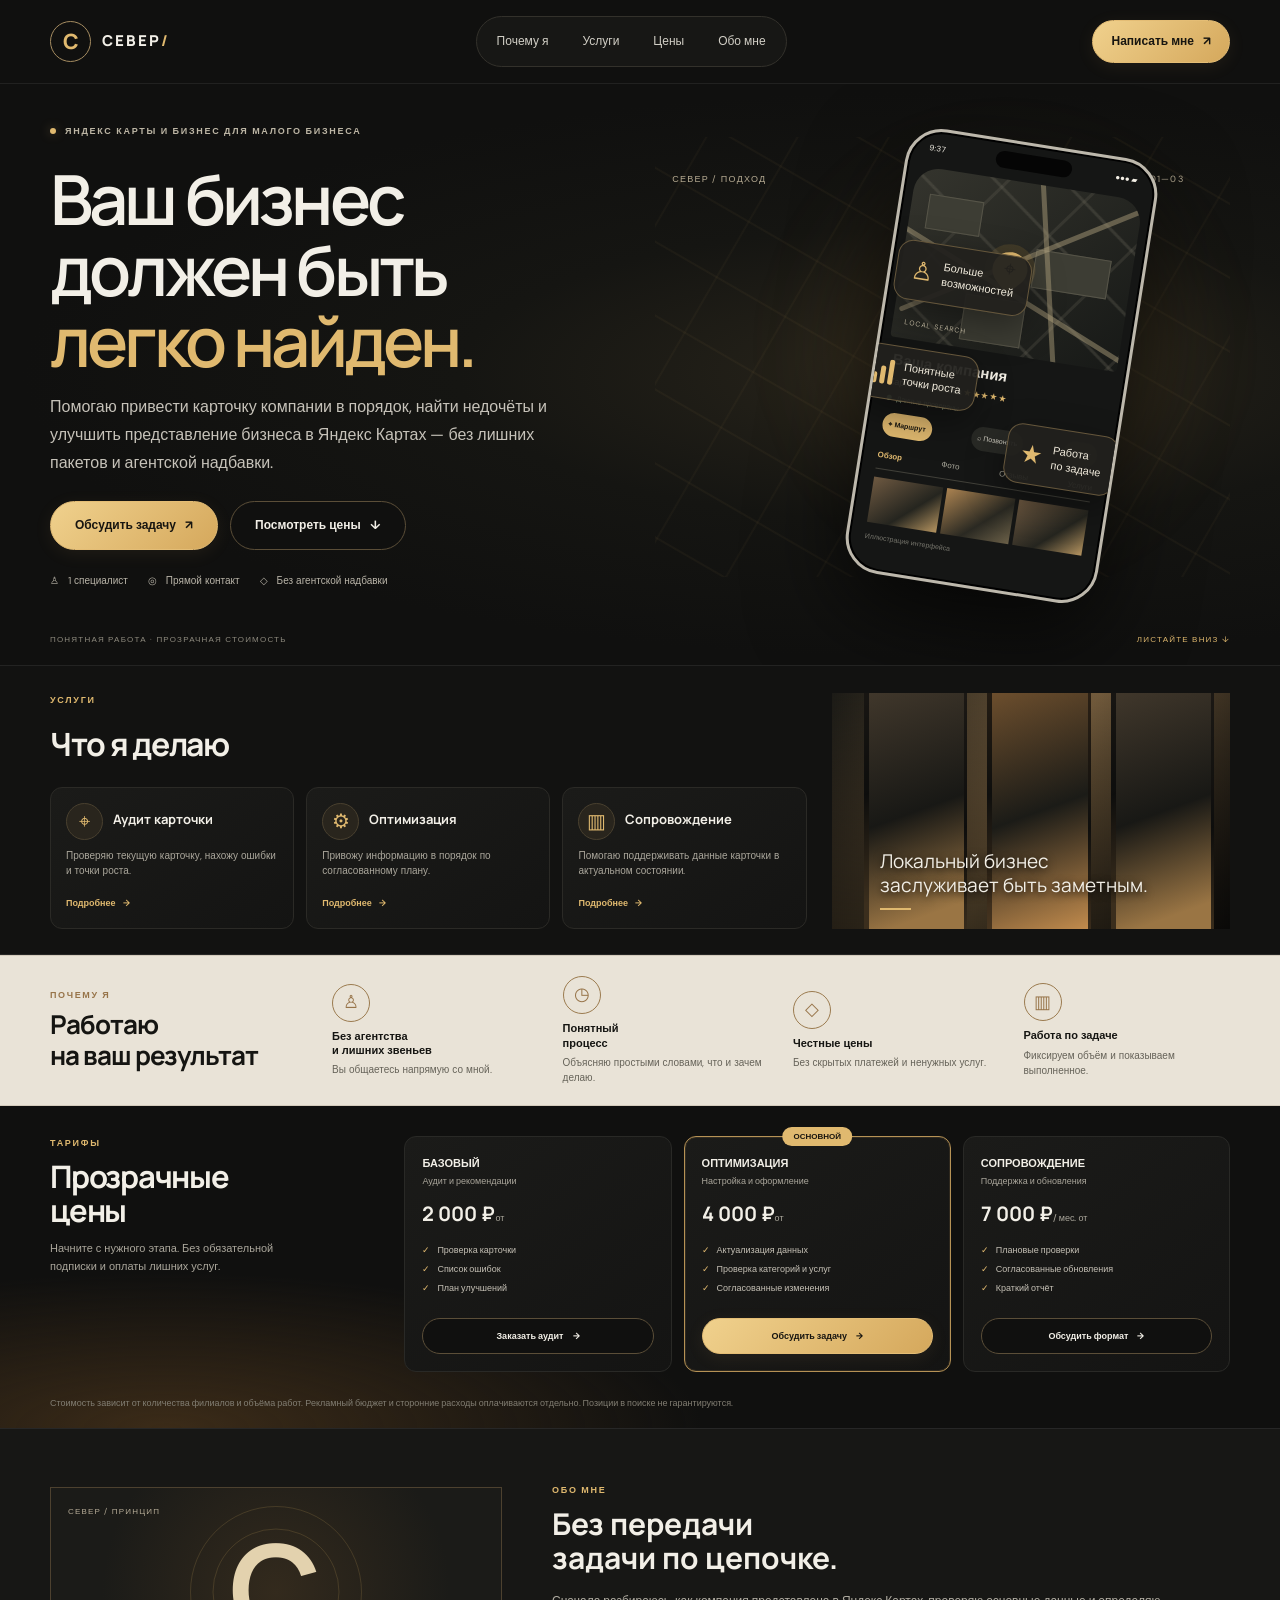
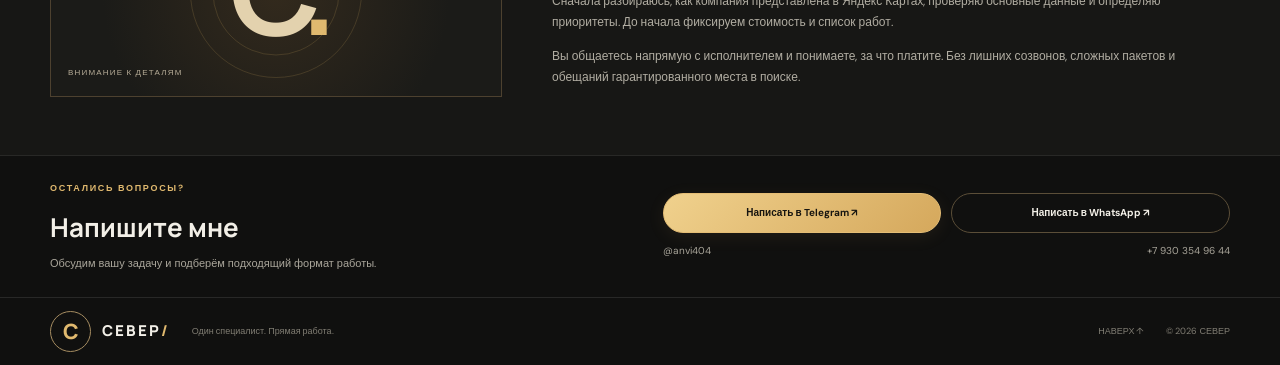
==== commit 4c162cc5: "Fix hero layout and keep floating cards in visual column" ====
--- a/index.html
+++ b/index.html
@@ -14,7 +14,7 @@
 <a class="btn btn-gold btn-header" href="https://t.me/anvi404" target="_blank" rel="noopener noreferrer">Написать мне <span>↗</span></a>
 </div></header>
 <main id="top">
-<section class="hero"><div class="wrap hero-grid">
+<section class="hero"><div class="wrap hero-wrap"><div class="hero-grid">
 <div class="hero-copy"><div class="eyebrow"><span></span> ЯНДЕКС КАРТЫ И БИЗНЕС ДЛЯ МАЛОГО БИЗНЕСА</div>
 <h1>Ваш бизнес<br>должен быть<br><em>легко найден.</em></h1>
 <p>Помогаю привести карточку компании в порядок, найти недочёты и улучшить представление бизнеса в Яндекс Картах — без лишних пакетов и агентской надбавки.</p>
@@ -23,8 +23,8 @@
 <div class="hero-visual"><div class="city-glow"></div><div class="city-grid"></div><div class="visual-caption"><span>СЕВЕР / ПОДХОД</span><span>01—03</span></div>
 <div class="phone"><div class="phone-island"></div><div class="phone-status"><span>9:37</span><span>●●● ▰</span></div>
 <div class="phone-map"><div class="map-block block-a"></div><div class="map-block block-b"></div><div class="map-block block-c"></div><div class="map-street st-a"></div><div class="map-street st-b"></div><div class="map-street st-c"></div><div class="phone-pin"><span>⌖</span></div><span class="map-small-label">LOCAL SEARCH</span></div>
-<div class="phone-info"><h3>Ваша компания</h3><div class="rating">Карточка бизнеса <span>★★★★★</span></div><div class="open-line"><i></i> Данные проверены</div><div class="phone-actions"><b>⌖ Маршрут</b><span>⌕ Позвонить</span><span>↗ Сайт</span></div><div class="phone-tabs"><b>Обзор</b><span>Фото</span><span>Отзывы</span><span>Услуги</span></div><div class="photo-row"><div></div><div></div><div></div></div><p class="phone-disclaimer">Иллюстрация интерфейса</p></div></div>
-<div class="float-card float-clients"><span class="float-icon">♙</span><span>Больше<br>возможностей</span></div><div class="float-card float-growth"><span class="bars"><i></i><i></i><i></i></span><span>Понятные<br>точки роста</span></div><div class="float-card float-result"><span>★</span><span>Работа<br>по задаче</span></div></div>
+<div class="phone-info"><h3>Ваша компания</h3><div class="rating">Карточка бизнеса <span>★★★★★</span></div><div class="open-line"><i></i> Данные проверены</div><div class="phone-actions"><b>⌖ Маршрут</b><span>⌕ Позвонить</span><span>↗ Сайт</span></div><div class="phone-tabs"><b>Обзор</b><span>Фото</span><span>Отзывы</span><span>Услуги</span></div><div class="photo-row"><div></div><div></div><div></div></div><p class="phone-disclaimer">Иллюстрация интерфейса</p></div>
+<div class="float-card float-clients"><span class="float-icon">♙</span><span>Больше<br>возможностей</span></div><div class="float-card float-growth"><span class="bars"><i></i><i></i><i></i></span><span>Понятные<br>точки роста</span></div><div class="float-card float-result"><span>★</span><span>Работа<br>по задаче</span></div></div></div>
 <div class="hero-bottom"><span>ПОНЯТНАЯ РАБОТА · ПРОЗРАЧНАЯ СТОИМОСТЬ</span><a href="#services">ЛИСТАЙТЕ ВНИЗ ↓</a></div></div></section>
 <section class="services-section" id="services"><div class="wrap services-layout"><div class="services-left"><div class="section-kicker">УСЛУГИ</div><h2>Что я делаю</h2><div class="service-cards">
 <article class="service-card"><span class="service-icon">⌖</span><h3>Аудит карточки</h3><p>Проверяю текущую карточку, нахожу ошибки и точки роста.</p><a href="#prices">Подробнее <span>→</span></a></article>
--- a/styles.css
+++ b/styles.css
@@ -1,16 +1,8 @@
-*{box-sizing:border-box}
-:root{--bg:#10100f;--panel:#181817;--panel2:#20201e;--cream:#f2efe7;--muted:#aca9a0;--line:#34332f;--gold:#e0b96f;--gold2:#caa15f;--max:1180px}
+*{box-sizing:border-box}:root{--bg:#10100f;--panel:#181817;--cream:#f2efe7;--muted:#aca9a0;--line:#34332f;--gold:#e0b96f;--max:1180px}
 html{scroll-behavior:smooth;scroll-padding-top:90px}body{margin:0;background:var(--bg);color:var(--cream);font-family:"DM Sans",Arial,sans-serif;font-size:15px;line-height:1.65;-webkit-font-smoothing:antialiased}a{color:inherit;text-decoration:none}button{font:inherit}.wrap{width:min(var(--max),calc(100% - 64px));margin-inline:auto}
-.header{height:84px;position:relative;z-index:10;border-bottom:1px solid #ffffff12}.header-inner{height:100%;display:flex;align-items:center;justify-content:space-between;gap:28px}
-.logo{display:flex;align-items:center;gap:11px;font-family:Manrope,sans-serif;font-weight:800;font-size:15px;letter-spacing:.13em;white-space:nowrap}.logo-symbol{width:41px;height:41px;border:1px solid #a58c61;border-radius:50%;display:grid;place-items:center;color:var(--gold);font-size:21px;letter-spacing:0}.logo-word span{color:var(--gold)}
-.nav{display:flex;align-items:center;gap:4px;padding:5px;border:1px solid #33312b;border-radius:999px;background:#171715}.nav a{padding:10px 15px;font-size:12px;color:#d1cec5;border-radius:999px;transition:.2s}.nav a:hover{background:#2c2923;color:var(--gold)}.btn{display:inline-flex;align-items:center;justify-content:center;gap:9px;min-height:48px;padding:13px 21px;border-radius:999px;font-size:12px;font-weight:700;transition:transform .2s,background .2s,border-color .2s;color:var(--cream)}.btn:hover{transform:translateY(-2px)}.btn-gold{background:linear-gradient(135deg,#f0d18d,#d5a85c);color:#171510;border:1px solid #e4bd75;box-shadow:0 4px 18px #d8ae6515}.btn-gold:hover{background:linear-gradient(135deg,#f6dda3,#e2b96e)}.btn-outline,.btn-ghost{border:1px solid #5b4e38;background:#10100f;color:var(--cream)}.btn-outline:hover,.btn-ghost:hover{border-color:var(--gold);color:var(--gold)}.btn-header{min-height:43px;padding:11px 18px}
-.menu-toggle{display:none}
-.hero{position:relative;overflow:hidden;border-bottom:1px solid #ffffff14;background:radial-gradient(ellipse at 73% 50%,#29251b 0%,#151512 36%,#10100f 69%)}.hero-grid{min-height:550px;display:grid;grid-template-columns:1fr 1fr;align-items:center;gap:30px;position:relative;padding-top:40px;padding-bottom:75px}
-.hero-copy{position:relative;z-index:4}.eyebrow,.section-kicker{display:flex;align-items:center;gap:9px;font-size:9px;letter-spacing:.19em;font-weight:700;color:#bdb6a5}.eyebrow>span{width:6px;height:6px;border-radius:50%;background:var(--gold);box-shadow:0 0 11px #dfb56b66}.hero h1{font-family:Manrope,sans-serif;font-weight:600;font-size:clamp(46px,5.4vw,72px);line-height:1.03;letter-spacing:-.055em;margin:24px 0 17px}.hero h1 em{font-style:normal;color:var(--gold)}.hero-copy>p{max-width:510px;color:#c6c2b9;font-size:16px;line-height:1.75;margin:0}.hero-actions{display:flex;align-items:center;gap:12px;flex-wrap:wrap;margin-top:24px}.hero-actions .btn{min-height:49px;padding-inline:24px}.hero-meta{display:flex;gap:20px;flex-wrap:wrap;margin-top:23px;color:#b9b4a8;font-size:10px}.hero-visual{height:440px;position:relative;min-width:0}.city-glow{position:absolute;width:370px;height:370px;right:7%;top:6%;border-radius:50%;background:#c0903f14;filter:blur(38px)}.city-grid{position:absolute;inset:0;background:repeating-linear-gradient(30deg,transparent 0 33px,#d2a75b0c 34px 35px,transparent 36px 64px),repeating-linear-gradient(120deg,transparent 0 43px,#d2a75b0a 44px 45px,transparent 46px 79px);mask-image:linear-gradient(90deg,transparent,#000 18%,#000 86%,transparent)}
-.visual-caption{position:absolute;left:3%;top:8%;right:8%;display:flex;justify-content:space-between;font-size:9px;letter-spacing:.14em;color:#b5aa92;z-index:2}
-.phone{position:absolute;z-index:2;width:255px;height:450px;left:38%;top:1%;border-radius:37px;border:3px solid #bdb8ac;background:#151615;box-shadow:0 35px 90px #000a,inset 0 0 0 2px #000;transform:rotate(9deg);overflow:hidden;padding:10px;color:#f4f0e6}
-.phone-island{position:absolute;z-index:5;top:9px;left:50%;transform:translateX(-50%);width:77px;height:17px;border-radius:20px;background:#050505}.phone-status{height:27px;display:flex;justify-content:space-between;padding:1px 9px;font-size:8px;position:relative;z-index:6}.phone-map{height:173px;position:relative;overflow:hidden;border-radius:25px 25px 4px 4px;background:linear-gradient(135deg,#34342d,#171917)}.phone-map:before{content:"";position:absolute;inset:-35%;background:repeating-linear-gradient(30deg,transparent 0 23px,#6a675a50 24px 26px,transparent 27px 49px),repeating-linear-gradient(120deg,transparent 0 35px,#67635640 36px 38px,transparent 39px 68px);transform:rotate(7deg)}.map-block{position:absolute;background:#3d3d34;border:1px solid #565448}.block-a{width:55px;height:35px;left:17px;top:26px}.block-b{width:76px;height:39px;right:22px;top:64px}.block-c{width:61px;height:46px;left:68px;bottom:8px}.map-street{position:absolute;height:5px;background:#b2a47f77;border-radius:9px}.st-a{width:140%;top:60px;left:-18px;transform:rotate(-31deg)}.st-b{width:140%;top:117px;left:-30px;transform:rotate(23deg)}.st-c{width:120%;top:95px;left:11px;transform:rotate(78deg)}.phone-pin{position:absolute;left:50%;top:41%;transform:translate(-50%,-50%);width:35px;height:35px;background:var(--gold);color:#211a0e;border-radius:50% 50% 50% 5px;rotate:-45deg;display:grid;place-items:center;box-shadow:0 0 0 8px #dfa94b21}.phone-pin span{rotate:45deg;font-size:21px}.map-small-label{position:absolute;left:12px;bottom:10px;font-size:7px;letter-spacing:.12em;color:#ccc3aa}
-.phone-info{padding:10px 6px}.phone-info h3{font-size:15px;margin:0 0 2px}.rating{font-size:9px;color:#e8e4d8}.rating span{color:var(--gold);letter-spacing:.07em}.open-line{font-size:7px;color:#a8c09b;margin-top:3px}.open-line i{display:inline-block;width:5px;height:5px;background:#9fc68b;border-radius:50%;margin-right:3px}.phone-actions{display:flex;justify-content:space-between;gap:4px;margin-top:9px;font-size:7px;align-items:center}.phone-actions b{border-radius:14px;background:var(--gold);color:#17150f;padding:6px}.phone-actions span{border-radius:14px;background:#292a26;padding:6px;color:#dad6ca}.phone-tabs{display:flex;justify-content:space-between;margin-top:13px;border-bottom:1px solid #414039;padding-bottom:7px;font-size:8px;color:#aaa89b}.phone-tabs b{color:var(--gold)}.photo-row{display:grid;grid-template-columns:repeat(3,1fr);gap:4px;margin-top:8px}.photo-row div{height:46px;background:linear-gradient(140deg,#6e5941,#25251f 60%,#b59460)}.photo-row div:nth-child(2){background:linear-gradient(140deg,#ab8351,#2a2922 60%,#6b6048)}.phone-disclaimer{font-size:7px;color:#77766d;margin:8px 0}.float-card{position:absolute;z-index:4;display:flex;align-items:center;gap:10px;border:1px solid #65563b;background:#22211deF;border-radius:15px;padding:12px 14px;color:#f1ebdc;font-size:11px;line-height:1.35;box-shadow:0 13px 36px #0006}.float-clients{left:2%;top:25%}.float-growth{left:-7%;top:49%}.float-result{right:-2%;top:62%}.float-icon,.float-result>span:first-child{font-size:25px;color:var(--gold)}.bars{display:flex;align-items:end;gap:3px;height:25px}.bars i{width:5px;background:var(--gold);height:45%;border-radius:2px}.bars i:nth-child(2){height:73%}.bars i:nth-child(3){height:100%}.hero-bottom{position:absolute;bottom:19px;left:0;right:0;display:flex;justify-content:space-between;font-size:8px;letter-spacing:.15em;color:#8e8a7e}.hero-bottom a{color:var(--gold)}
+.header{height:84px;border-bottom:1px solid #ffffff12;position:relative;z-index:10}.header-inner{height:100%;display:flex;align-items:center;justify-content:space-between;gap:28px}.logo{display:flex;align-items:center;gap:11px;font-family:Manrope,sans-serif;font-weight:800;font-size:15px;letter-spacing:.13em;white-space:nowrap}.logo-symbol{width:41px;height:41px;border:1px solid #a58c61;border-radius:50%;display:grid;place-items:center;color:var(--gold);font-size:21px;letter-spacing:0}.logo-word span{color:var(--gold)}.nav{display:flex;align-items:center;gap:4px;padding:5px;border:1px solid #33312b;border-radius:999px;background:#171715}.nav a{padding:10px 15px;font-size:12px;color:#d1cec5;border-radius:999px;transition:.2s}.nav a:hover{background:#2c2923;color:var(--gold)}.btn{display:inline-flex;align-items:center;justify-content:center;gap:9px;min-height:48px;padding:13px 21px;border-radius:999px;font-size:12px;font-weight:700;transition:transform .2s,background .2s,border-color .2s;color:var(--cream)}.btn:hover{transform:translateY(-2px)}.btn-gold{background:linear-gradient(135deg,#f0d18d,#d5a85c);color:#171510;border:1px solid #e4bd75;box-shadow:0 4px 18px #d8ae6515}.btn-gold:hover{background:linear-gradient(135deg,#f6dda3,#e2b96e)}.btn-outline,.btn-ghost{border:1px solid #5b4e38;background:#10100f;color:var(--cream)}.btn-outline:hover,.btn-ghost:hover{border-color:var(--gold);color:var(--gold)}.btn-header{min-height:43px;padding:11px 18px}.menu-toggle{display:none}
+.hero{position:relative;overflow:hidden;border-bottom:1px solid #ffffff14;background:radial-gradient(ellipse at 73% 50%,#29251b 0%,#151512 36%,#10100f 69%)}.hero-grid{min-height:550px;display:grid;grid-template-columns:1fr 1fr;align-items:center;gap:30px;position:relative;padding-top:40px;padding-bottom:75px}.hero-copy{position:relative;z-index:4}.eyebrow,.section-kicker{display:flex;align-items:center;gap:9px;font-size:9px;letter-spacing:.19em;font-weight:700;color:#bdb6a5}.eyebrow>span{width:6px;height:6px;border-radius:50%;background:var(--gold);box-shadow:0 0 11px #dfb56b66}.hero h1{font-family:Manrope,sans-serif;font-weight:600;font-size:clamp(46px,5.4vw,72px);line-height:1.03;letter-spacing:-.055em;margin:24px 0 17px}.hero h1 em{font-style:normal;color:var(--gold)}.hero-copy>p{max-width:510px;color:#c6c2b9;font-size:16px;line-height:1.75;margin:0}.hero-actions{display:flex;align-items:center;gap:12px;flex-wrap:wrap;margin-top:24px}.hero-actions .btn{min-height:49px;padding-inline:24px}.hero-meta{display:flex;gap:20px;flex-wrap:wrap;margin-top:23px;color:#b9b4a8;font-size:10px}.hero-visual{height:440px;position:relative;min-width:0}.city-glow{position:absolute;width:370px;height:370px;right:7%;top:6%;border-radius:50%;background:#c0903f14;filter:blur(38px)}.city-grid{position:absolute;inset:0;background:repeating-linear-gradient(30deg,transparent 0 33px,#d2a75b0c 34px 35px,transparent 36px 64px),repeating-linear-gradient(120deg,transparent 0 43px,#d2a75b0a 44px 45px,transparent 46px 79px)}.visual-caption{position:absolute;left:3%;top:8%;right:8%;display:flex;justify-content:space-between;font-size:9px;letter-spacing:.14em;color:#b5aa92;z-index:2}
+.phone{position:absolute;z-index:2;width:255px;height:450px;left:38%;top:1%;border-radius:37px;border:3px solid #bdb8ac;background:#151615;box-shadow:0 35px 90px #000a,inset 0 0 0 2px #000;transform:rotate(9deg);overflow:hidden;padding:10px;color:#f4f0e6}.phone-island{position:absolute;z-index:5;top:9px;left:50%;transform:translateX(-50%);width:77px;height:17px;border-radius:20px;background:#050505}.phone-status{height:27px;display:flex;justify-content:space-between;padding:1px 9px;font-size:8px;position:relative;z-index:6}.phone-map{height:173px;position:relative;overflow:hidden;border-radius:25px 25px 4px 4px;background:linear-gradient(135deg,#34342d,#171917)}.phone-map:before{content:"";position:absolute;inset:-35%;background:repeating-linear-gradient(30deg,transparent 0 23px,#6a675a50 24px 26px,transparent 27px 49px),repeating-linear-gradient(120deg,transparent 0 35px,#67635640 36px 38px,transparent 39px 68px);transform:rotate(7deg)}.map-block{position:absolute;background:#3d3d34;border:1px solid #565448}.block-a{width:55px;height:35px;left:17px;top:26px}.block-b{width:76px;height:39px;right:22px;top:64px}.block-c{width:61px;height:46px;left:68px;bottom:8px}.map-street{position:absolute;height:5px;background:#b2a47f77;border-radius:9px}.st-a{width:140%;top:60px;left:-18px;transform:rotate(-31deg)}.st-b{width:140%;top:117px;left:-30px;transform:rotate(23deg)}.st-c{width:120%;top:95px;left:11px;transform:rotate(78deg)}.phone-pin{position:absolute;left:50%;top:41%;transform:translate(-50%,-50%);width:35px;height:35px;background:var(--gold);color:#211a0e;border-radius:50% 50% 50% 5px;rotate:-45deg;display:grid;place-items:center;box-shadow:0 0 0 8px #dfa94b21}.phone-pin span{rotate:45deg;font-size:21px}.map-small-label{position:absolute;left:12px;bottom:10px;font-size:7px;letter-spacing:.12em;color:#ccc3aa}.phone-info{padding:10px 6px}.phone-info h3{font-size:15px;margin:0 0 2px}.rating{font-size:9px;color:#e8e4d8}.rating span{color:var(--gold);letter-spacing:.07em}.open-line{font-size:7px;color:#a8c09b;margin-top:3px}.open-line i{display:inline-block;width:5px;height:5px;background:#9fc68b;border-radius:50%;margin-right:3px}.phone-actions{display:flex;justify-content:space-between;gap:4px;margin-top:9px;font-size:7px;align-items:center}.phone-actions b{border-radius:14px;background:var(--gold);color:#17150f;padding:6px}.phone-actions span{border-radius:14px;background:#292a26;padding:6px;color:#dad6ca}.phone-tabs{display:flex;justify-content:space-between;margin-top:13px;border-bottom:1px solid #414039;padding-bottom:7px;font-size:8px;color:#aaa89b}.phone-tabs b{color:var(--gold)}.photo-row{display:grid;grid-template-columns:repeat(3,1fr);gap:4px;margin-top:8px}.photo-row div{height:46px;background:linear-gradient(140deg,#6e5941,#25251f 60%,#b59460)}.photo-row div:nth-child(2){background:linear-gradient(140deg,#ab8351,#2a2922 60%,#6b6048)}.phone-disclaimer{font-size:7px;color:#77766d;margin:8px 0}.float-card{position:absolute;z-index:4;display:flex;align-items:center;gap:10px;border:1px solid #65563b;background:#22211def;border-radius:15px;padding:12px 14px;color:#f1ebdc;font-size:11px;line-height:1.35;box-shadow:0 13px 36px #0006}.float-clients{left:2%;top:25%}.float-growth{left:-7%;top:49%}.float-result{right:-2%;top:62%}.float-icon,.float-result>span:first-child{font-size:25px;color:var(--gold)}.bars{display:flex;align-items:end;gap:3px;height:25px}.bars i{width:5px;background:var(--gold);height:45%;border-radius:2px}.bars i:nth-child(2){height:73%}.bars i:nth-child(3){height:100%}.hero-bottom{position:absolute;bottom:19px;left:0;right:0;display:flex;justify-content:space-between;font-size:8px;letter-spacing:.15em;color:#8e8a7e}.hero-bottom a{color:var(--gold)}
 .services-section{background:#121211;border-bottom:1px solid #ffffff17}.services-layout{display:grid;grid-template-columns:1.9fr 1fr;gap:25px;padding-top:27px;padding-bottom:25px;min-height:235px}.section-kicker{color:var(--gold);margin-bottom:10px}.services-left h2{font-family:Manrope,sans-serif;font-size:32px;letter-spacing:-.04em;margin:0 0 16px}.service-cards{display:grid;grid-template-columns:repeat(3,1fr);gap:12px}.service-card{min-width:0;background:linear-gradient(145deg,#1b1b19,#141413);border:1px solid #2b2a26;border-radius:12px;padding:15px;min-height:136px}.service-icon{width:37px;height:37px;border:1px solid #49402f;background:#29251d;color:var(--gold);border-radius:50%;display:grid;place-items:center;font-size:20px;float:left;margin:0 10px 8px 0}.service-card h3{font-family:Manrope,sans-serif;font-size:13px;margin:8px 0 5px;line-height:1.35}.service-card p{clear:both;color:#aaa69b;font-size:10px;line-height:1.55;margin:10px 0}.service-card a{color:var(--gold);font-size:9px;font-weight:600}.service-card a span{margin-left:5px}.services-photo{position:relative;min-height:195px;overflow:hidden;background:linear-gradient(0deg,#11100ef2 0%,#11100e1a 100%),linear-gradient(120deg,#24231d,#65513a 48%,#171614);align-self:stretch}.services-photo:before{content:"";position:absolute;inset:0;background:repeating-linear-gradient(90deg,transparent 0 40px,#08080888 41px 48px,transparent 49px 63px),linear-gradient(120deg,#0003,#d3a45a30,#0007)}.photo-window{position:absolute;top:0;bottom:0;width:26%;border-left:5px solid #080908a6;border-right:3px solid #080908a6;background:linear-gradient(160deg,#40372b,#181815 50%,#9a7544 90%)}.window-one{left:8%}.window-two{left:39%;background:linear-gradient(160deg,#6c4e2d,#1b1b17 50%,#c18b4d)}.window-three{left:70%}.services-photo-caption{position:absolute;z-index:2;left:12%;bottom:19px;font-family:Manrope,sans-serif;font-size:19px;line-height:1.25;text-shadow:0 2px 8px #000}.services-photo-caption span{display:block;width:31px;height:2px;background:var(--gold);margin-top:11px}
 .why-strip{background:#e9e3d7;color:#151512;border-block:1px solid #d4cbbc}.why-layout{min-height:148px;display:grid;grid-template-columns:1.25fr repeat(4,1fr);gap:24px;align-items:center;padding-top:20px;padding-bottom:20px}.why-layout>h2{font-family:Manrope,sans-serif;font-size:26px;line-height:1.2;letter-spacing:-.04em;margin:0}.why-layout>h2 span{display:block;font-family:"DM Sans",sans-serif;font-size:9px;letter-spacing:.18em;color:#977449;margin-bottom:9px}.why-item{min-width:0}.why-icon{width:38px;height:38px;border:1px solid #9b7b4f;color:#977449;display:grid;place-items:center;border-radius:50%;font-size:18px;margin-bottom:7px}.why-item h3{font-size:11px;line-height:1.3;margin:0 0 5px}.why-item p{font-size:10px;line-height:1.5;color:#666359;margin:0}
 .pricing-section{background:radial-gradient(ellipse at 13% 100%,#3b2b18 0%,transparent 34%),#10100f;border-bottom:1px solid #ffffff19}.pricing-layout{display:grid;grid-template-columns:.85fr 2.15fr;gap:28px;padding-top:30px;padding-bottom:24px}.pricing-intro .section-kicker{margin-bottom:8px}.pricing-intro h2{font-family:Manrope,sans-serif;font-size:31px;line-height:1.1;letter-spacing:-.04em;margin:0 0 12px}.pricing-intro p{color:#aaa69b;font-size:11px;line-height:1.65;max-width:230px}.price-cards{display:grid;grid-template-columns:repeat(3,1fr);gap:12px}.price-card{min-width:0;position:relative;padding:17px;border:1px solid #292926;border-radius:12px;background:linear-gradient(145deg,#1b1b19,#141413);display:flex;flex-direction:column;align-items:flex-start}.price-featured{border-color:#b69255;box-shadow:inset 0 0 0 1px #d3aa5e20}.popular{position:absolute;top:-10px;left:50%;transform:translateX(-50%);white-space:nowrap;background:var(--gold);color:#17140e;border-radius:99px;padding:3px 11px;font-size:8px;font-weight:800}.price-label{font-size:11px;font-weight:700}.price-desc{font-size:9px;color:#aaa69b;margin:2px 0 8px}.price{font-family:Manrope,sans-serif;font-size:20px;font-weight:700;white-space:nowrap;margin-bottom:8px}.price small{font-family:"DM Sans",sans-serif;font-weight:500;font-size:9px;color:#aaa69b}.price-card ul{list-style:none;padding:0;margin:0 0 17px}.price-card li{font-size:9px;line-height:1.45;color:#c5c0b5;margin:6px 0}.price-card li:before{content:"✓";color:var(--gold);margin-right:7px}.price-card .btn{width:100%;min-height:36px;padding:9px;font-size:9px;margin-top:auto}.pricing-note{color:#817d72;font-size:9px;padding-bottom:17px}
@@ -19,4 +11,4 @@
 @media(max-width:980px){.wrap{width:calc(100% - 42px)}.header-inner{gap:13px}.nav a{padding:9px 10px;font-size:11px}.hero-grid{grid-template-columns:1fr .9fr;gap:16px}.hero h1{font-size:clamp(43px,5.4vw,60px)}.hero-visual{transform:scale(.95);transform-origin:center right}.phone{left:32%;width:230px}.float-result{right:-5%}.services-layout{grid-template-columns:1fr}.services-photo{display:none}.why-layout{grid-template-columns:repeat(4,1fr)}.why-layout>h2{grid-column:span 4}.pricing-layout{grid-template-columns:1fr}.pricing-intro p{max-width:480px}.about-layout{gap:30px}}
 @media(max-width:680px){.wrap{width:calc(100% - 32px)}.header{height:72px}.header-inner{gap:8px}.logo{gap:7px;font-size:13px}.logo-symbol{width:35px;height:35px;font-size:18px}.btn-header{min-height:36px;padding:9px 10px;font-size:9px}.menu-toggle{display:flex;flex:0 0 34px;width:34px;height:34px;align-items:center;justify-content:center;flex-direction:column;gap:4px;border:1px solid #39362f;border-radius:50%;background:transparent}.menu-toggle span{display:block;width:14px;height:1.5px;background:var(--cream)}.nav{display:none;position:absolute;top:71px;left:16px;right:16px;padding:8px;border-radius:12px;background:#1b1b18;border:1px solid #37342d;box-shadow:0 16px 36px #0009;flex-direction:column;align-items:stretch}.nav.open{display:flex}.nav a{font-size:14px;padding:12px}.hero-grid{display:flex;flex-direction:column;align-items:stretch;gap:18px;padding-top:38px;padding-bottom:73px}.eyebrow{font-size:8px;letter-spacing:.11em;line-height:1.6}.hero h1{font-size:clamp(43px,11vw,61px);margin:18px 0 15px}.hero-copy>p{font-size:14px;line-height:1.75}.hero-actions{gap:10px;margin-top:20px}.hero-actions .btn{min-height:45px;padding:12px 15px;font-size:10px}.hero-meta{gap:10px;font-size:8px;margin-top:17px}.hero-visual{width:100%;height:325px;transform:none;margin-top:0}.phone{width:194px;height:355px;left:35%;top:1%;border-radius:28px;padding:8px;transform:rotate(7deg)}.phone-status{height:22px;font-size:7px}.phone-map{height:128px}.phone-info{padding:7px 4px}.phone-info h3{font-size:12px}.rating{font-size:7px}.phone-actions{margin-top:6px;font-size:6px}.phone-actions b,.phone-actions span{padding:5px 4px}.phone-tabs{margin-top:8px;font-size:7px}.photo-row div{height:32px}.float-card{padding:8px 9px;border-radius:10px;font-size:8px;gap:6px}.float-clients{left:0;top:23%}.float-growth{left:-1%;top:51%}.float-result{right:0;top:68%}.float-icon,.float-result>span:first-child{font-size:19px}.bars{height:19px}.bars i{width:4px}.visual-caption{font-size:7px;left:0;right:0;top:0}.hero-bottom{font-size:7px;bottom:17px;letter-spacing:.08em}.hero-bottom span{max-width:70%}
 .services-layout{padding-top:26px;padding-bottom:25px}.services-left h2{font-size:27px}.service-cards{grid-template-columns:1fr;gap:9px}.service-card{min-height:105px;padding:13px;display:grid;grid-template-columns:41px 1fr;column-gap:11px}.service-icon{float:none;grid-row:span 3;margin:0;width:36px;height:36px}.service-card h3{margin:2px 0 0;font-size:13px}.service-card p{clear:none;margin:4px 0;font-size:10px}.service-card a{font-size:9px}.why-layout{grid-template-columns:1fr 1fr;gap:19px;padding-top:25px;padding-bottom:25px}.why-layout>h2{grid-column:span 2;font-size:25px}.why-item h3{font-size:10px}.why-item p{font-size:9px}.why-icon{width:34px;height:34px}.pricing-layout{padding-top:27px;gap:17px}.pricing-intro h2{font-size:29px}.price-cards{grid-template-columns:1fr;gap:12px}.price-card{min-height:260px;padding:18px}.price-card .btn{font-size:10px;min-height:41px}.price-card li{font-size:11px}.price{font-size:24px}.pricing-note{font-size:9px;line-height:1.7}.about-layout{grid-template-columns:1fr;gap:22px;padding-top:35px;padding-bottom:35px}.about-mark{height:180px}.about-mark b{font-size:110px}.about-copy h2{font-size:27px}.about-copy p{font-size:12px}.contact-layout{grid-template-columns:1fr;gap:18px;padding-top:23px;padding-bottom:23px}.contact-layout h2{font-size:24px}.contact-buttons{grid-template-columns:1fr}.contact-social{grid-column:auto}.footer-inner{display:grid;grid-template-columns:1fr 1fr;gap:12px;padding-block:16px}.footer-inner>span:first-of-type{grid-column:span 2;grid-row:2}.footer-inner>a:nth-last-child(2){margin-left:0;justify-self:end}.footer-inner>span:last-child{grid-column:span 2;border-top:1px solid #282722;padding-top:9px}}
-@media(prefers-reduced-motion:reduce){html{scroll-behavior:auto}*,*:before,*:after{transition:none!important}}
+@media(prefers-reduced-motion:reduce){html{scroll-behavior:auto}*,*:before,*:after{transition:none!important}}
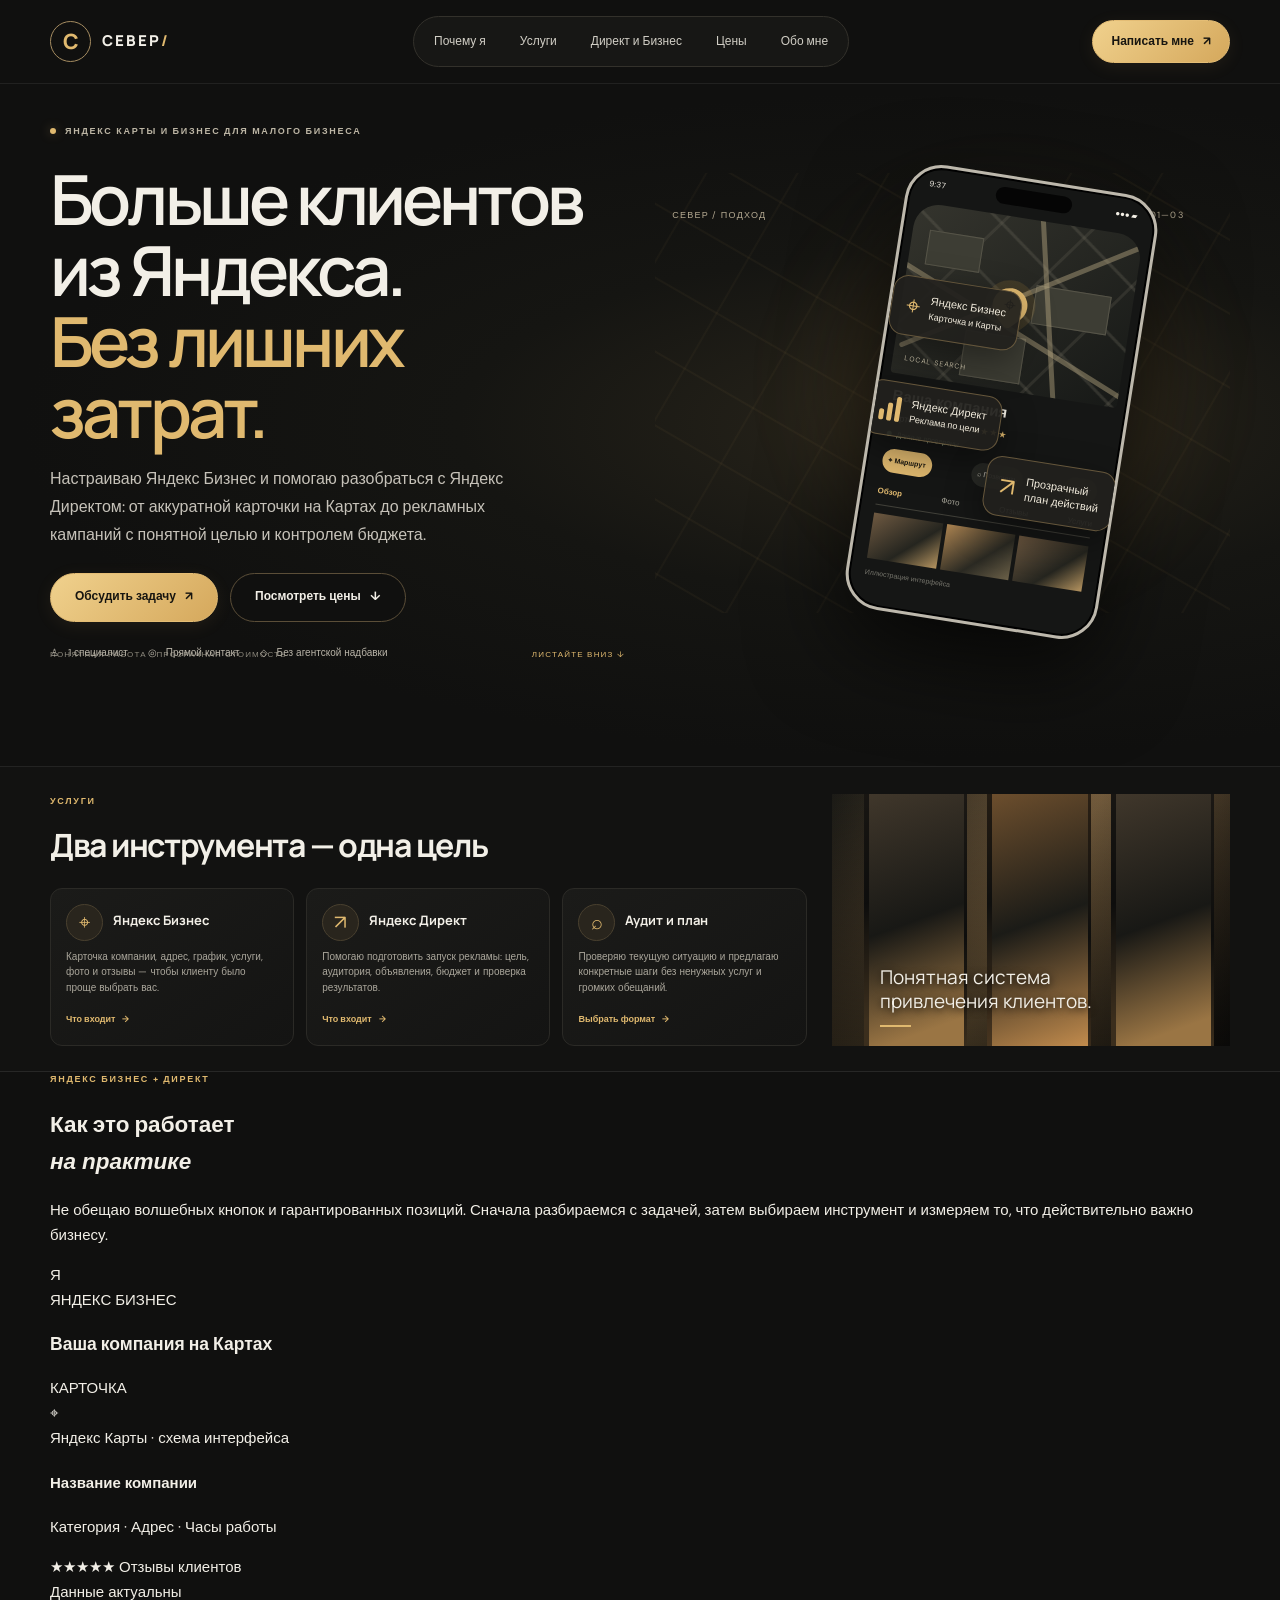
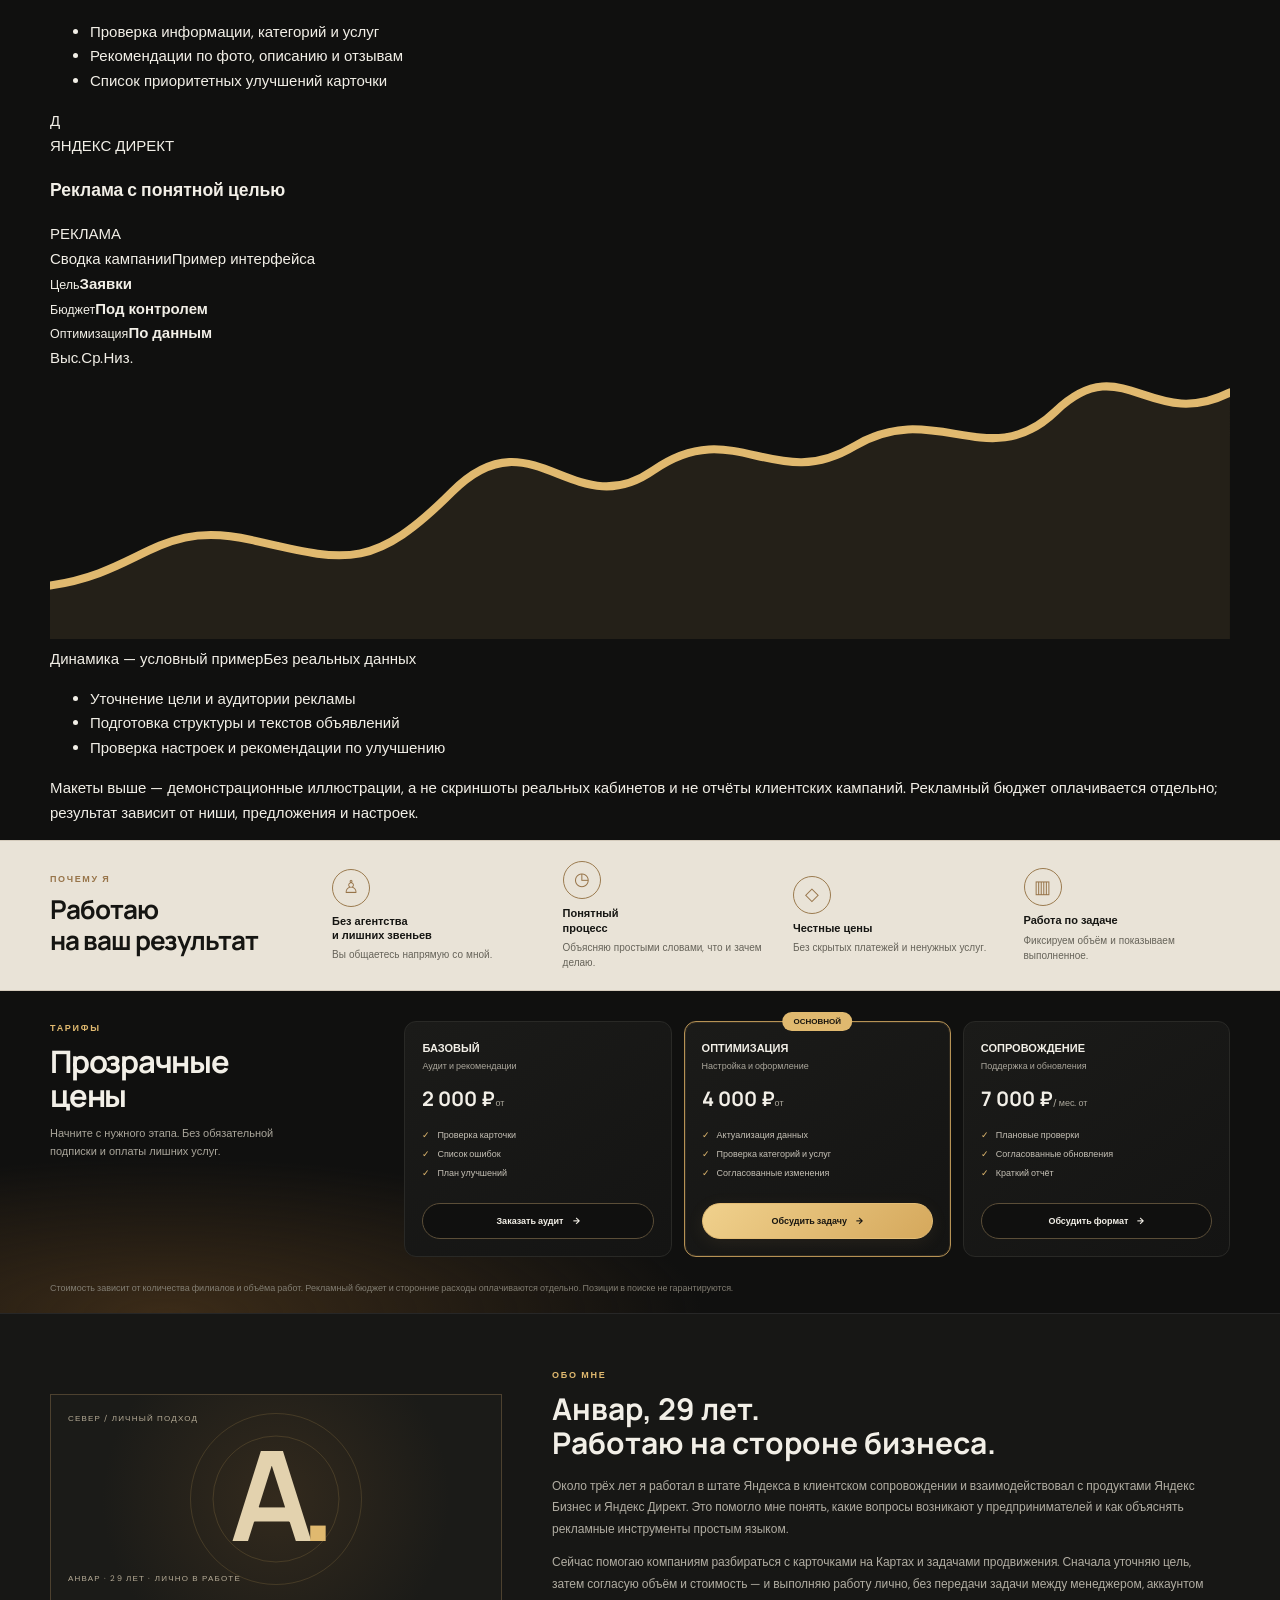
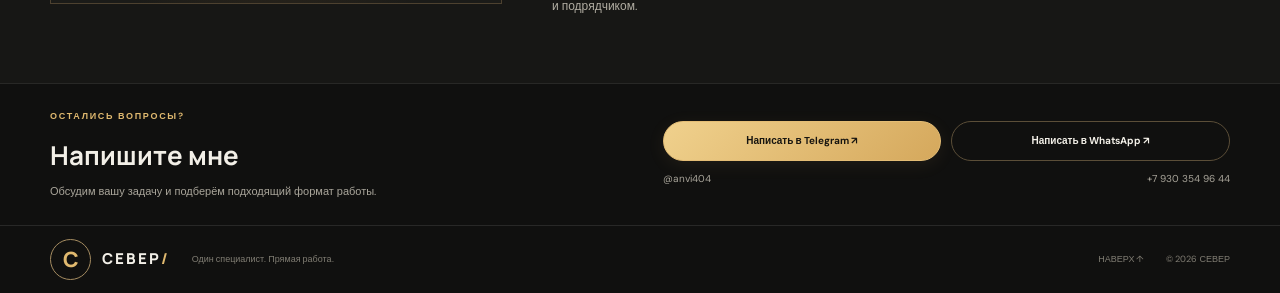
==== commit 609e814c: "Expand Yandex Business and Direct content and add Anvar profile" ====
--- a/index.html
+++ b/index.html
@@ -10,32 +10,42 @@
 <header class="header"><div class="wrap header-inner">
 <a class="logo" href="#top"><span class="logo-symbol">С</span><span class="logo-word">СЕВЕР<span>/</span></span></a>
 <button class="menu-toggle" aria-label="Открыть меню" aria-expanded="false"><span></span><span></span></button>
-<nav class="nav"><a href="#why">Почему я</a><a href="#services">Услуги</a><a href="#prices">Цены</a><a href="#about">Обо мне</a></nav>
+<nav class="nav"><a href="#why">Почему я</a><a href="#services">Услуги</a><a href="#products">Директ и Бизнес</a><a href="#prices">Цены</a><a href="#about">Обо мне</a></nav>
 <a class="btn btn-gold btn-header" href="https://t.me/anvi404" target="_blank" rel="noopener noreferrer">Написать мне <span>↗</span></a>
 </div></header>
 <main id="top">
 <section class="hero"><div class="wrap hero-wrap"><div class="hero-grid">
 <div class="hero-copy"><div class="eyebrow"><span></span> ЯНДЕКС КАРТЫ И БИЗНЕС ДЛЯ МАЛОГО БИЗНЕСА</div>
-<h1>Ваш бизнес<br>должен быть<br><em>легко найден.</em></h1>
-<p>Помогаю привести карточку компании в порядок, найти недочёты и улучшить представление бизнеса в Яндекс Картах — без лишних пакетов и агентской надбавки.</p>
+<h1>Больше клиентов<br>из Яндекса.<br><em>Без лишних затрат.</em></h1>
+<p>Настраиваю Яндекс Бизнес и помогаю разобраться с Яндекс Директом: от аккуратной карточки на Картах до рекламных кампаний с понятной целью и контролем бюджета.</p>
 <div class="hero-actions"><a class="btn btn-gold" href="https://t.me/anvi404" target="_blank" rel="noopener noreferrer">Обсудить задачу <span>↗</span></a><a class="btn btn-ghost" href="#prices">Посмотреть цены <span>↓</span></a></div>
 <div class="hero-meta"><span>♙ &nbsp; 1 специалист</span><span>◎ &nbsp; Прямой контакт</span><span>◇ &nbsp; Без агентской надбавки</span></div></div>
 <div class="hero-visual"><div class="city-glow"></div><div class="city-grid"></div><div class="visual-caption"><span>СЕВЕР / ПОДХОД</span><span>01—03</span></div>
 <div class="phone"><div class="phone-island"></div><div class="phone-status"><span>9:37</span><span>●●● ▰</span></div>
 <div class="phone-map"><div class="map-block block-a"></div><div class="map-block block-b"></div><div class="map-block block-c"></div><div class="map-street st-a"></div><div class="map-street st-b"></div><div class="map-street st-c"></div><div class="phone-pin"><span>⌖</span></div><span class="map-small-label">LOCAL SEARCH</span></div>
 <div class="phone-info"><h3>Ваша компания</h3><div class="rating">Карточка бизнеса <span>★★★★★</span></div><div class="open-line"><i></i> Данные проверены</div><div class="phone-actions"><b>⌖ Маршрут</b><span>⌕ Позвонить</span><span>↗ Сайт</span></div><div class="phone-tabs"><b>Обзор</b><span>Фото</span><span>Отзывы</span><span>Услуги</span></div><div class="photo-row"><div></div><div></div><div></div></div><p class="phone-disclaimer">Иллюстрация интерфейса</p></div>
-<div class="float-card float-clients"><span class="float-icon">♙</span><span>Больше<br>возможностей</span></div><div class="float-card float-growth"><span class="bars"><i></i><i></i><i></i></span><span>Понятные<br>точки роста</span></div><div class="float-card float-result"><span>★</span><span>Работа<br>по задаче</span></div></div></div>
+<div class="float-card float-clients"><span class="float-icon">⌖</span><span>Яндекс Бизнес<br><small>Карточка и Карты</small></span></div><div class="float-card float-growth"><span class="bars"><i></i><i></i><i></i></span><span>Яндекс Директ<br><small>Реклама по цели</small></span></div><div class="float-card float-result"><span>↗</span><span>Прозрачный<br>план действий</span></div></div></div>
 <div class="hero-bottom"><span>ПОНЯТНАЯ РАБОТА · ПРОЗРАЧНАЯ СТОИМОСТЬ</span><a href="#services">ЛИСТАЙТЕ ВНИЗ ↓</a></div></div></section>
-<section class="services-section" id="services"><div class="wrap services-layout"><div class="services-left"><div class="section-kicker">УСЛУГИ</div><h2>Что я делаю</h2><div class="service-cards">
-<article class="service-card"><span class="service-icon">⌖</span><h3>Аудит карточки</h3><p>Проверяю текущую карточку, нахожу ошибки и точки роста.</p><a href="#prices">Подробнее <span>→</span></a></article>
-<article class="service-card"><span class="service-icon">⚙</span><h3>Оптимизация</h3><p>Привожу информацию в порядок по согласованному плану.</p><a href="#prices">Подробнее <span>→</span></a></article>
-<article class="service-card"><span class="service-icon">▥</span><h3>Сопровождение</h3><p>Помогаю поддерживать данные карточки в актуальном состоянии.</p><a href="#prices">Подробнее <span>→</span></a></article>
-</div></div><div class="services-photo"><div class="photo-window window-one"></div><div class="photo-window window-two"></div><div class="photo-window window-three"></div><div class="services-photo-caption">Локальный бизнес<br>заслуживает быть заметным.<span></span></div></div></div></section>
+<section class="services-section" id="services"><div class="wrap services-layout"><div class="services-left"><div class="section-kicker">УСЛУГИ</div><h2>Два инструмента — одна цель</h2><div class="service-cards">
+<article class="service-card"><span class="service-icon">⌖</span><h3>Яндекс Бизнес</h3><p>Карточка компании, адрес, график, услуги, фото и отзывы — чтобы клиенту было проще выбрать вас.</p><a href="#products">Что входит <span>→</span></a></article>
+<article class="service-card"><span class="service-icon">↗</span><h3>Яндекс Директ</h3><p>Помогаю подготовить запуск рекламы: цель, аудитория, объявления, бюджет и проверка результатов.</p><a href="#products">Что входит <span>→</span></a></article>
+<article class="service-card"><span class="service-icon">⌕</span><h3>Аудит и план</h3><p>Проверяю текущую ситуацию и предлагаю конкретные шаги без ненужных услуг и громких обещаний.</p><a href="#prices">Выбрать формат <span>→</span></a></article>
+</div></div><div class="services-photo"><div class="photo-window window-one"></div><div class="photo-window window-two"></div><div class="photo-window window-three"></div><div class="services-photo-caption">Понятная система<br>привлечения клиентов.<span></span></div></div></div></section>
+<section class="products-section" id="products"><div class="wrap"><div class="products-heading"><div><div class="section-kicker">ЯНДЕКС БИЗНЕС + ДИРЕКТ</div><h2>Как это работает<br><em>на практике</em></h2></div><p>Не обещаю волшебных кнопок и гарантированных позиций. Сначала разбираемся с задачей, затем выбираем инструмент и измеряем то, что действительно важно бизнесу.</p></div>
+<div class="product-panels">
+<article class="product-panel business-panel"><div class="product-topline"><span class="product-app-icon">Я</span><div><span class="product-overline">ЯНДЕКС БИЗНЕС</span><h3>Ваша компания на Картах</h3></div><span class="product-status">КАРТОЧКА</span></div>
+<div class="mock-map"><div class="mock-road road-one"></div><div class="mock-road road-two"></div><div class="mock-road road-three"></div><div class="mock-place place-one"></div><div class="mock-place place-two"></div><div class="mock-place place-three"></div><span class="mock-pin">⌖</span><div class="mock-map-label">Яндекс Карты · схема интерфейса</div></div>
+<div class="mock-business-info"><div><h4>Название компании</h4><p>Категория · Адрес · Часы работы</p><div class="mock-stars">★★★★★ <span>Отзывы клиентов</span></div></div><span class="mock-open">Данные актуальны</span></div>
+<ul class="product-list"><li>Проверка информации, категорий и услуг</li><li>Рекомендации по фото, описанию и отзывам</li><li>Список приоритетных улучшений карточки</li></ul></article>
+<article class="product-panel direct-panel"><div class="product-topline"><span class="product-app-icon direct-icon">Д</span><div><span class="product-overline">ЯНДЕКС ДИРЕКТ</span><h3>Реклама с понятной целью</h3></div><span class="product-status">РЕКЛАМА</span></div>
+<div class="mock-dashboard"><div class="dashboard-header"><span>Сводка кампании</span><span class="dashboard-period">Пример интерфейса</span></div><div class="dashboard-metrics"><div><small>Цель</small><b>Заявки</b></div><div><small>Бюджет</small><b>Под контролем</b></div><div><small>Оптимизация</small><b class="metric-good">По данным</b></div></div><div class="chart-area"><div class="chart-y"><span>Выс.</span><span>Ср.</span><span>Низ.</span></div><svg viewBox="0 0 440 100" role="img" aria-label="Иллюстративный график динамики"><path d="M0 80 C35 75 40 55 75 63 S120 75 150 45 S195 58 225 37 S270 46 300 28 S350 39 375 15 S410 23 440 8" fill="none" stroke="#e0b96f" stroke-width="3" stroke-linecap="round"/><path d="M0 80 C35 75 40 55 75 63 S120 75 150 45 S195 58 225 37 S270 46 300 28 S350 39 375 15 S410 23 440 8 L440 100 L0 100Z" fill="#e0b96f" opacity=".09"/></svg></div><div class="dashboard-legend"><span><i></i> Динамика — условный пример</span><span>Без реальных данных</span></div></div>
+<ul class="product-list"><li>Уточнение цели и аудитории рекламы</li><li>Подготовка структуры и текстов объявлений</li><li>Проверка настроек и рекомендации по улучшению</li></ul></article>
+</div><p class="products-note">Макеты выше — демонстрационные иллюстрации, а не скриншоты реальных кабинетов и не отчёты клиентских кампаний. Рекламный бюджет оплачивается отдельно; результат зависит от ниши, предложения и настроек.</p></div></section>
 <section class="why-strip" id="why"><div class="wrap why-layout"><h2><span>ПОЧЕМУ Я</span>Работаю<br>на ваш результат</h2><div class="why-item"><span class="why-icon">♙</span><h3>Без агентства<br>и лишних звеньев</h3><p>Вы общаетесь напрямую со мной.</p></div><div class="why-item"><span class="why-icon">◷</span><h3>Понятный<br>процесс</h3><p>Объясняю простыми словами, что и зачем делаю.</p></div><div class="why-item"><span class="why-icon">◇</span><h3>Честные цены</h3><p>Без скрытых платежей и ненужных услуг.</p></div><div class="why-item"><span class="why-icon">▥</span><h3>Работа по задаче</h3><p>Фиксируем объём и показываем выполненное.</p></div></div></section>
 <section class="pricing-section" id="prices"><div class="wrap pricing-layout"><div class="pricing-intro"><div class="section-kicker">ТАРИФЫ</div><h2>Прозрачные<br>цены</h2><p>Начните с нужного этапа. Без обязательной подписки и оплаты лишних услуг.</p></div><div class="price-cards">
 <article class="price-card"><span class="price-label">БАЗОВЫЙ</span><p class="price-desc">Аудит и рекомендации</p><div class="price">2 000 ₽<small>от</small></div><ul><li>Проверка карточки</li><li>Список ошибок</li><li>План улучшений</li></ul><a class="btn btn-outline" href="https://t.me/anvi404" target="_blank" rel="noopener noreferrer">Заказать аудит <span>→</span></a></article>
 <article class="price-card price-featured"><span class="popular">ОСНОВНОЙ</span><span class="price-label">ОПТИМИЗАЦИЯ</span><p class="price-desc">Настройка и оформление</p><div class="price">4 000 ₽<small>от</small></div><ul><li>Актуализация данных</li><li>Проверка категорий и услуг</li><li>Согласованные изменения</li></ul><a class="btn btn-gold" href="https://t.me/anvi404" target="_blank" rel="noopener noreferrer">Обсудить задачу <span>→</span></a></article>
 <article class="price-card"><span class="price-label">СОПРОВОЖДЕНИЕ</span><p class="price-desc">Поддержка и обновления</p><div class="price">7 000 ₽<small>/ мес. от</small></div><ul><li>Плановые проверки</li><li>Согласованные обновления</li><li>Краткий отчёт</li></ul><a class="btn btn-outline" href="https://t.me/anvi404" target="_blank" rel="noopener noreferrer">Обсудить формат <span>→</span></a></article></div></div><div class="wrap pricing-note">Стоимость зависит от количества филиалов и объёма работ. Рекламный бюджет и сторонние расходы оплачиваются отдельно. Позиции в поиске не гарантируются.</div></section>
-<section class="about-section" id="about"><div class="wrap about-layout"><div class="about-mark"><span>СЕВЕР / ПРИНЦИП</span><b>С<span>.</span></b><small>ВНИМАНИЕ К ДЕТАЛЯМ</small></div><div class="about-copy"><div class="section-kicker">ОБО МНЕ</div><h2>Без передачи<br>задачи по цепочке.</h2><p>Сначала разбираюсь, как компания представлена в Яндекс Картах, проверяю основные данные и определяю приоритеты. До начала фиксируем стоимость и список работ.</p><p>Вы общаетесь напрямую с исполнителем и понимаете, за что платите. Без лишних созвонов, сложных пакетов и обещаний гарантированного места в поиске.</p></div></div></section>
+<section class="about-section" id="about"><div class="wrap about-layout"><div class="about-mark"><span>СЕВЕР / ЛИЧНЫЙ ПОДХОД</span><b>А<span>.</span></b><small>АНВАР · 29 ЛЕТ · ЛИЧНО В РАБОТЕ</small></div><div class="about-copy"><div class="section-kicker">ОБО МНЕ</div><h2>Анвар, 29 лет.<br>Работаю на стороне бизнеса.</h2><p>Около трёх лет я работал в штате Яндекса в клиентском сопровождении и взаимодействовал с продуктами Яндекс Бизнес и Яндекс Директ. Это помогло мне понять, какие вопросы возникают у предпринимателей и как объяснять рекламные инструменты простым языком.</p><p>Сейчас помогаю компаниям разбираться с карточками на Картах и задачами продвижения. Сначала уточняю цель, затем согласую объём и стоимость — и выполняю работу лично, без передачи задачи между менеджером, аккаунтом и подрядчиком.</p></div></div></section>
 <section class="contact-section"><div class="wrap contact-layout"><div><div class="section-kicker">ОСТАЛИСЬ ВОПРОСЫ?</div><h2>Напишите мне</h2><p>Обсудим вашу задачу и подберём подходящий формат работы.</p></div><div class="contact-buttons"><a class="btn btn-gold" href="https://t.me/anvi404" target="_blank" rel="noopener noreferrer">Написать в Telegram ↗</a><a class="btn btn-outline" href="https://wa.me/79303549644" target="_blank" rel="noopener noreferrer">Написать в WhatsApp ↗</a><div class="contact-social"><span>@anvi404</span><span>+7 930 354 96 44</span></div></div></div></section>
 </main><footer class="footer"><div class="wrap footer-inner"><a class="logo" href="#top"><span class="logo-symbol">С</span><span class="logo-word">СЕВЕР<span>/</span></span></a><span>Один специалист. Прямая работа.</span><a href="#top">НАВЕРХ ↑</a><span>© <span id="year"></span> СЕВЕР</span></div></footer><script src="script.js"></script></body></html>
--- a/styles.css
+++ b/styles.css
@@ -11,4 +11,29 @@
 @media(max-width:980px){.wrap{width:calc(100% - 42px)}.header-inner{gap:13px}.nav a{padding:9px 10px;font-size:11px}.hero-grid{grid-template-columns:1fr .9fr;gap:16px}.hero h1{font-size:clamp(43px,5.4vw,60px)}.hero-visual{transform:scale(.95);transform-origin:center right}.phone{left:32%;width:230px}.float-result{right:-5%}.services-layout{grid-template-columns:1fr}.services-photo{display:none}.why-layout{grid-template-columns:repeat(4,1fr)}.why-layout>h2{grid-column:span 4}.pricing-layout{grid-template-columns:1fr}.pricing-intro p{max-width:480px}.about-layout{gap:30px}}
 @media(max-width:680px){.wrap{width:calc(100% - 32px)}.header{height:72px}.header-inner{gap:8px}.logo{gap:7px;font-size:13px}.logo-symbol{width:35px;height:35px;font-size:18px}.btn-header{min-height:36px;padding:9px 10px;font-size:9px}.menu-toggle{display:flex;flex:0 0 34px;width:34px;height:34px;align-items:center;justify-content:center;flex-direction:column;gap:4px;border:1px solid #39362f;border-radius:50%;background:transparent}.menu-toggle span{display:block;width:14px;height:1.5px;background:var(--cream)}.nav{display:none;position:absolute;top:71px;left:16px;right:16px;padding:8px;border-radius:12px;background:#1b1b18;border:1px solid #37342d;box-shadow:0 16px 36px #0009;flex-direction:column;align-items:stretch}.nav.open{display:flex}.nav a{font-size:14px;padding:12px}.hero-grid{display:flex;flex-direction:column;align-items:stretch;gap:18px;padding-top:38px;padding-bottom:73px}.eyebrow{font-size:8px;letter-spacing:.11em;line-height:1.6}.hero h1{font-size:clamp(43px,11vw,61px);margin:18px 0 15px}.hero-copy>p{font-size:14px;line-height:1.75}.hero-actions{gap:10px;margin-top:20px}.hero-actions .btn{min-height:45px;padding:12px 15px;font-size:10px}.hero-meta{gap:10px;font-size:8px;margin-top:17px}.hero-visual{width:100%;height:325px;transform:none;margin-top:0}.phone{width:194px;height:355px;left:35%;top:1%;border-radius:28px;padding:8px;transform:rotate(7deg)}.phone-status{height:22px;font-size:7px}.phone-map{height:128px}.phone-info{padding:7px 4px}.phone-info h3{font-size:12px}.rating{font-size:7px}.phone-actions{margin-top:6px;font-size:6px}.phone-actions b,.phone-actions span{padding:5px 4px}.phone-tabs{margin-top:8px;font-size:7px}.photo-row div{height:32px}.float-card{padding:8px 9px;border-radius:10px;font-size:8px;gap:6px}.float-clients{left:0;top:23%}.float-growth{left:-1%;top:51%}.float-result{right:0;top:68%}.float-icon,.float-result>span:first-child{font-size:19px}.bars{height:19px}.bars i{width:4px}.visual-caption{font-size:7px;left:0;right:0;top:0}.hero-bottom{font-size:7px;bottom:17px;letter-spacing:.08em}.hero-bottom span{max-width:70%}
 .services-layout{padding-top:26px;padding-bottom:25px}.services-left h2{font-size:27px}.service-cards{grid-template-columns:1fr;gap:9px}.service-card{min-height:105px;padding:13px;display:grid;grid-template-columns:41px 1fr;column-gap:11px}.service-icon{float:none;grid-row:span 3;margin:0;width:36px;height:36px}.service-card h3{margin:2px 0 0;font-size:13px}.service-card p{clear:none;margin:4px 0;font-size:10px}.service-card a{font-size:9px}.why-layout{grid-template-columns:1fr 1fr;gap:19px;padding-top:25px;padding-bottom:25px}.why-layout>h2{grid-column:span 2;font-size:25px}.why-item h3{font-size:10px}.why-item p{font-size:9px}.why-icon{width:34px;height:34px}.pricing-layout{padding-top:27px;gap:17px}.pricing-intro h2{font-size:29px}.price-cards{grid-template-columns:1fr;gap:12px}.price-card{min-height:260px;padding:18px}.price-card .btn{font-size:10px;min-height:41px}.price-card li{font-size:11px}.price{font-size:24px}.pricing-note{font-size:9px;line-height:1.7}.about-layout{grid-template-columns:1fr;gap:22px;padding-top:35px;padding-bottom:35px}.about-mark{height:180px}.about-mark b{font-size:110px}.about-copy h2{font-size:27px}.about-copy p{font-size:12px}.contact-layout{grid-template-columns:1fr;gap:18px;padding-top:23px;padding-bottom:23px}.contact-layout h2{font-size:24px}.contact-buttons{grid-template-columns:1fr}.contact-social{grid-column:auto}.footer-inner{display:grid;grid-template-columns:1fr 1fr;gap:12px;padding-block:16px}.footer-inner>span:first-of-type{grid-column:span 2;grid-row:2}.footer-inner>a:nth-last-child(2){margin-left:0;justify-self:end}.footer-inner>span:last-child{grid-column:span 2;border-top:1px solid #282722;padding-top:9px}}
-@media(prefers-reduced-motion:reduce){html{scroll-behavior:auto}*,*:before,*:after{transition:none!important}}+@media(prefers-reduced-motion:reduce){html{scroll-behavior:auto}*,*:before,*:after{transition:none!important}}
+/* Layout correction: keep hero artwork and floating labels inside the right column */
+.hero-wrap{position:relative}
+.hero-grid{isolation:isolate}
+.hero-visual{grid-column:2;grid-row:1;overflow:visible}
+.hero-copy{grid-column:1;grid-row:1;min-width:0}
+.float-card{max-width:160px}
+.float-clients{left:0;top:25%}
+.float-growth{left:-4%;top:49%}
+.float-result{right:-1%;top:62%}
+.hero-bottom{position:static;display:flex;margin-top:-53px;padding-bottom:20px;pointer-events:auto}
+@media(max-width:980px){
+ .hero-grid{grid-template-columns:minmax(0,1fr) minmax(0,.9fr)}
+ .hero-visual{grid-column:2;grid-row:1;min-width:0}
+ .float-card{max-width:135px}
+ .float-growth{left:-2%}
+}
+@media(max-width:680px){
+ .hero-wrap{padding-bottom:0}
+ .hero-grid{display:flex;flex-direction:column;align-items:stretch;gap:18px}
+ .hero-visual{width:100%;height:325px;min-width:0;overflow:visible}
+ .float-clients{left:0;top:23%}
+ .float-growth{left:0;top:51%}
+ .float-result{right:0;top:68%}
+ .hero-bottom{margin-top:-55px;position:relative;z-index:5}
+}
